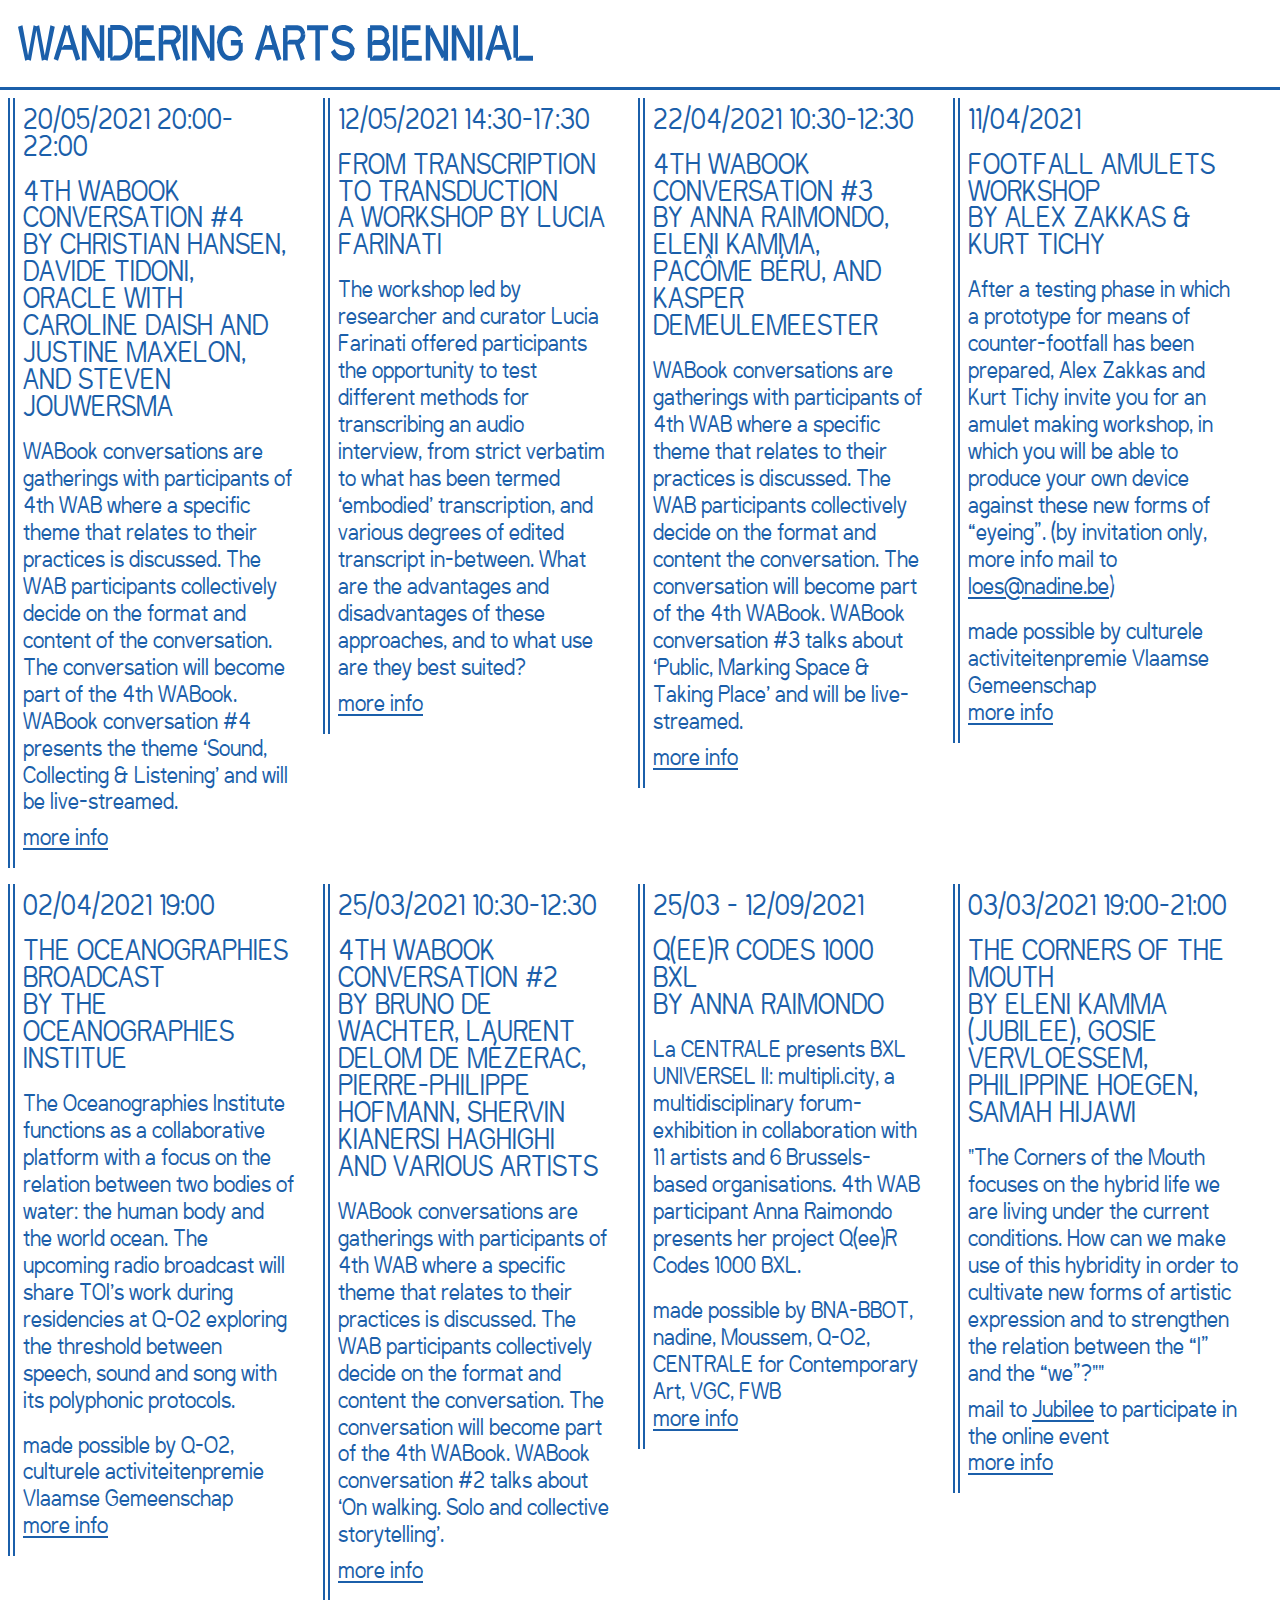
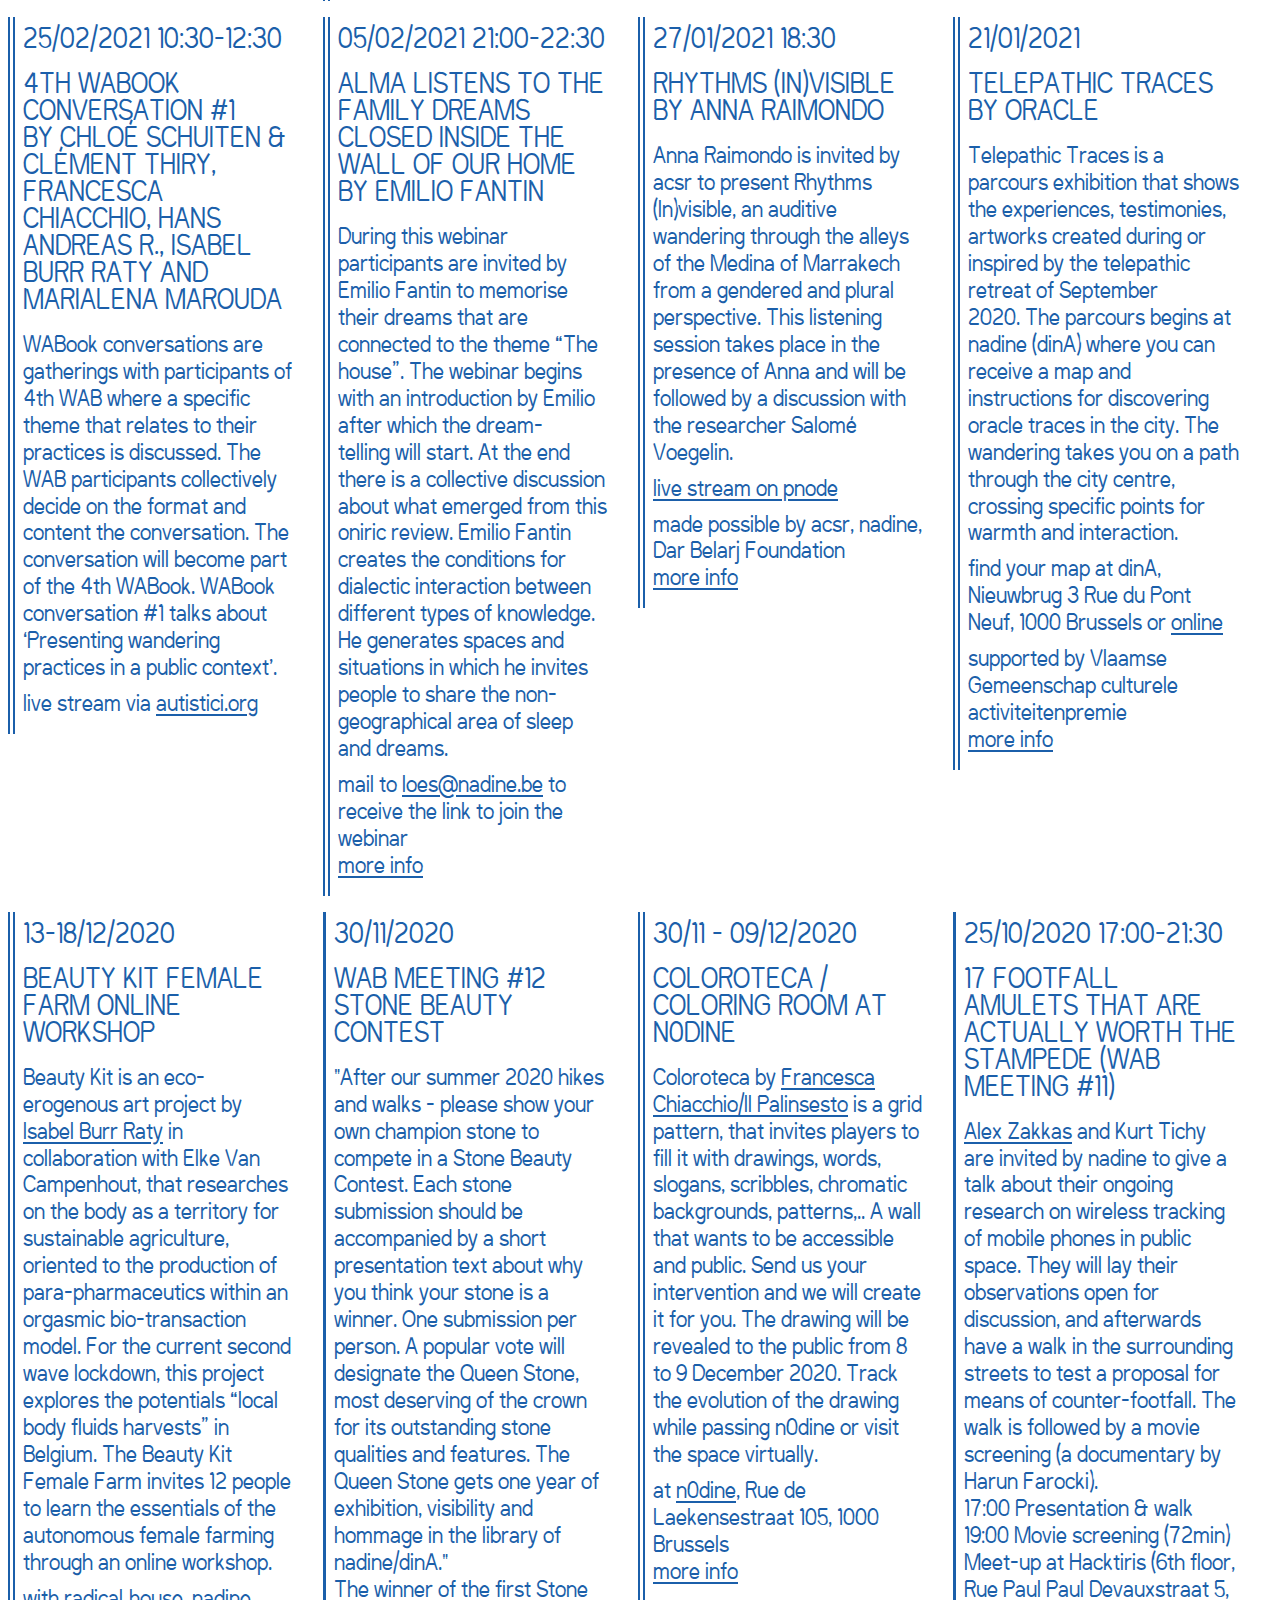
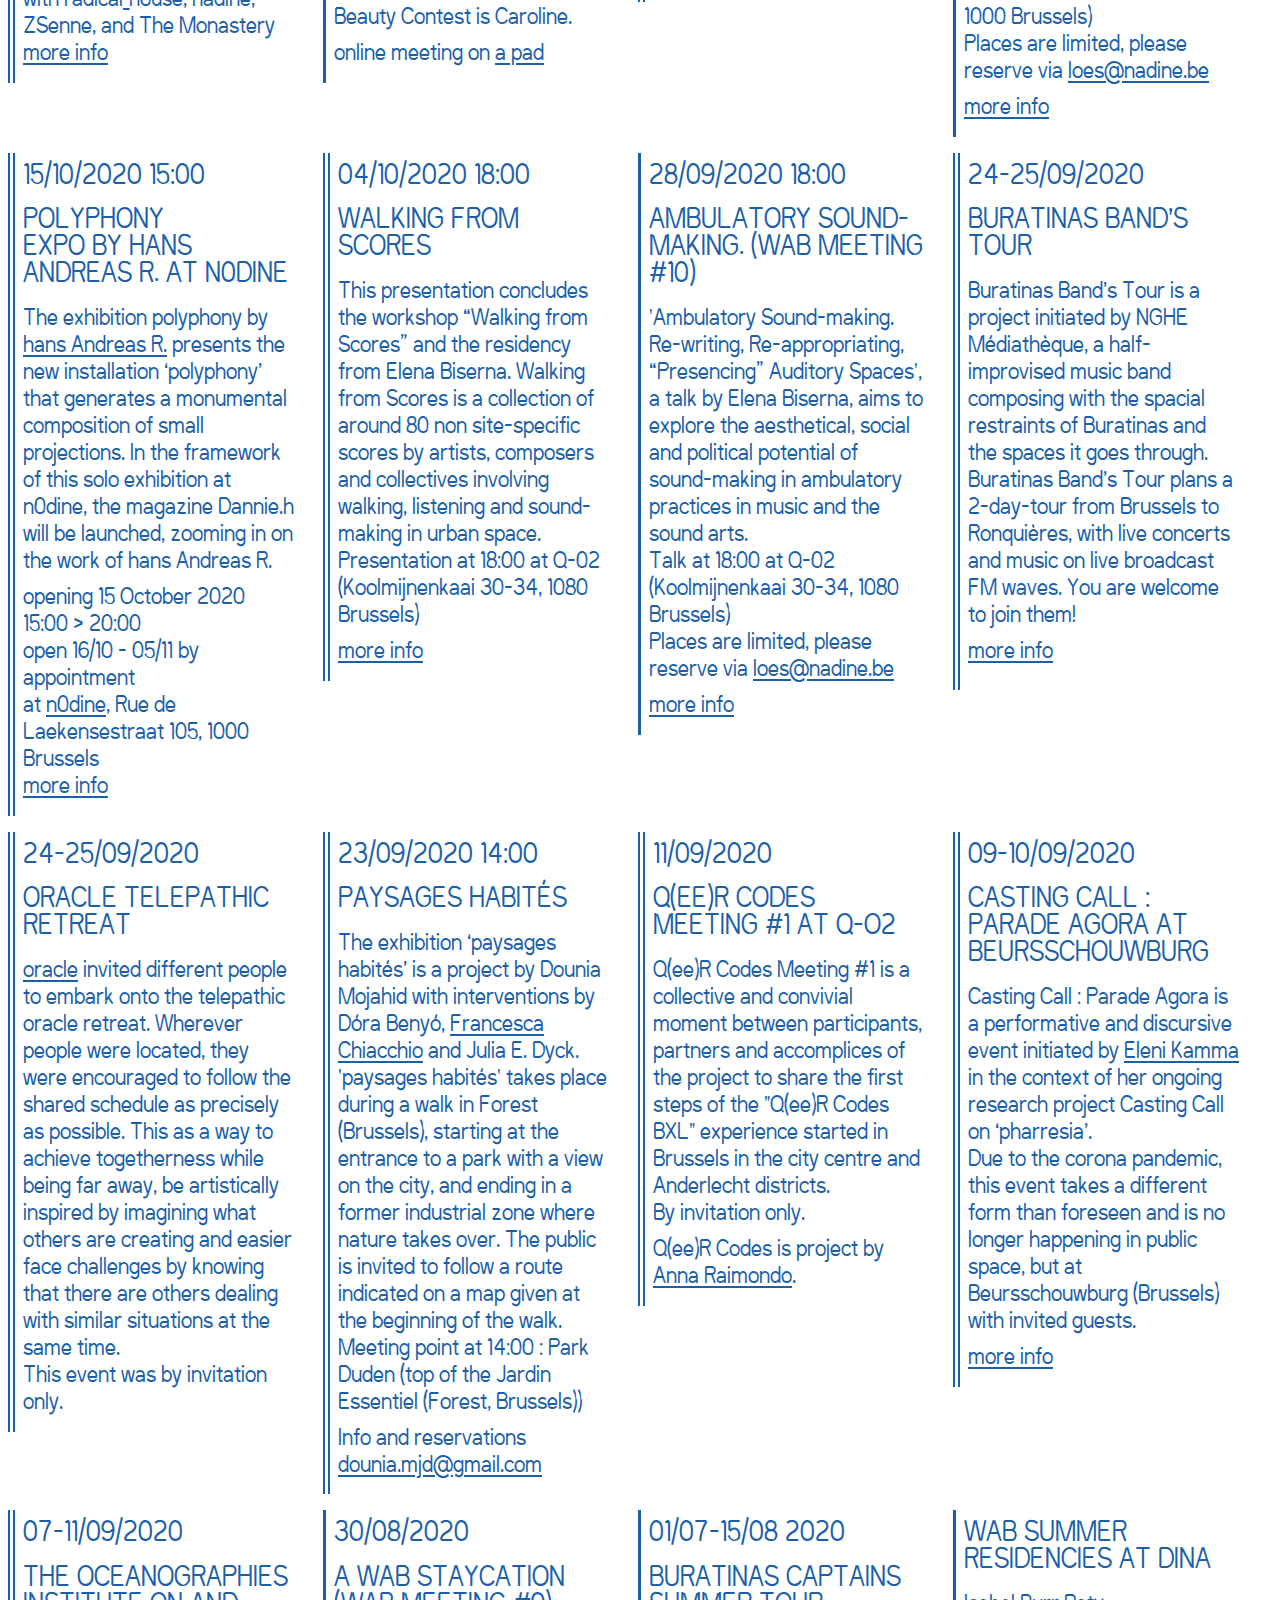
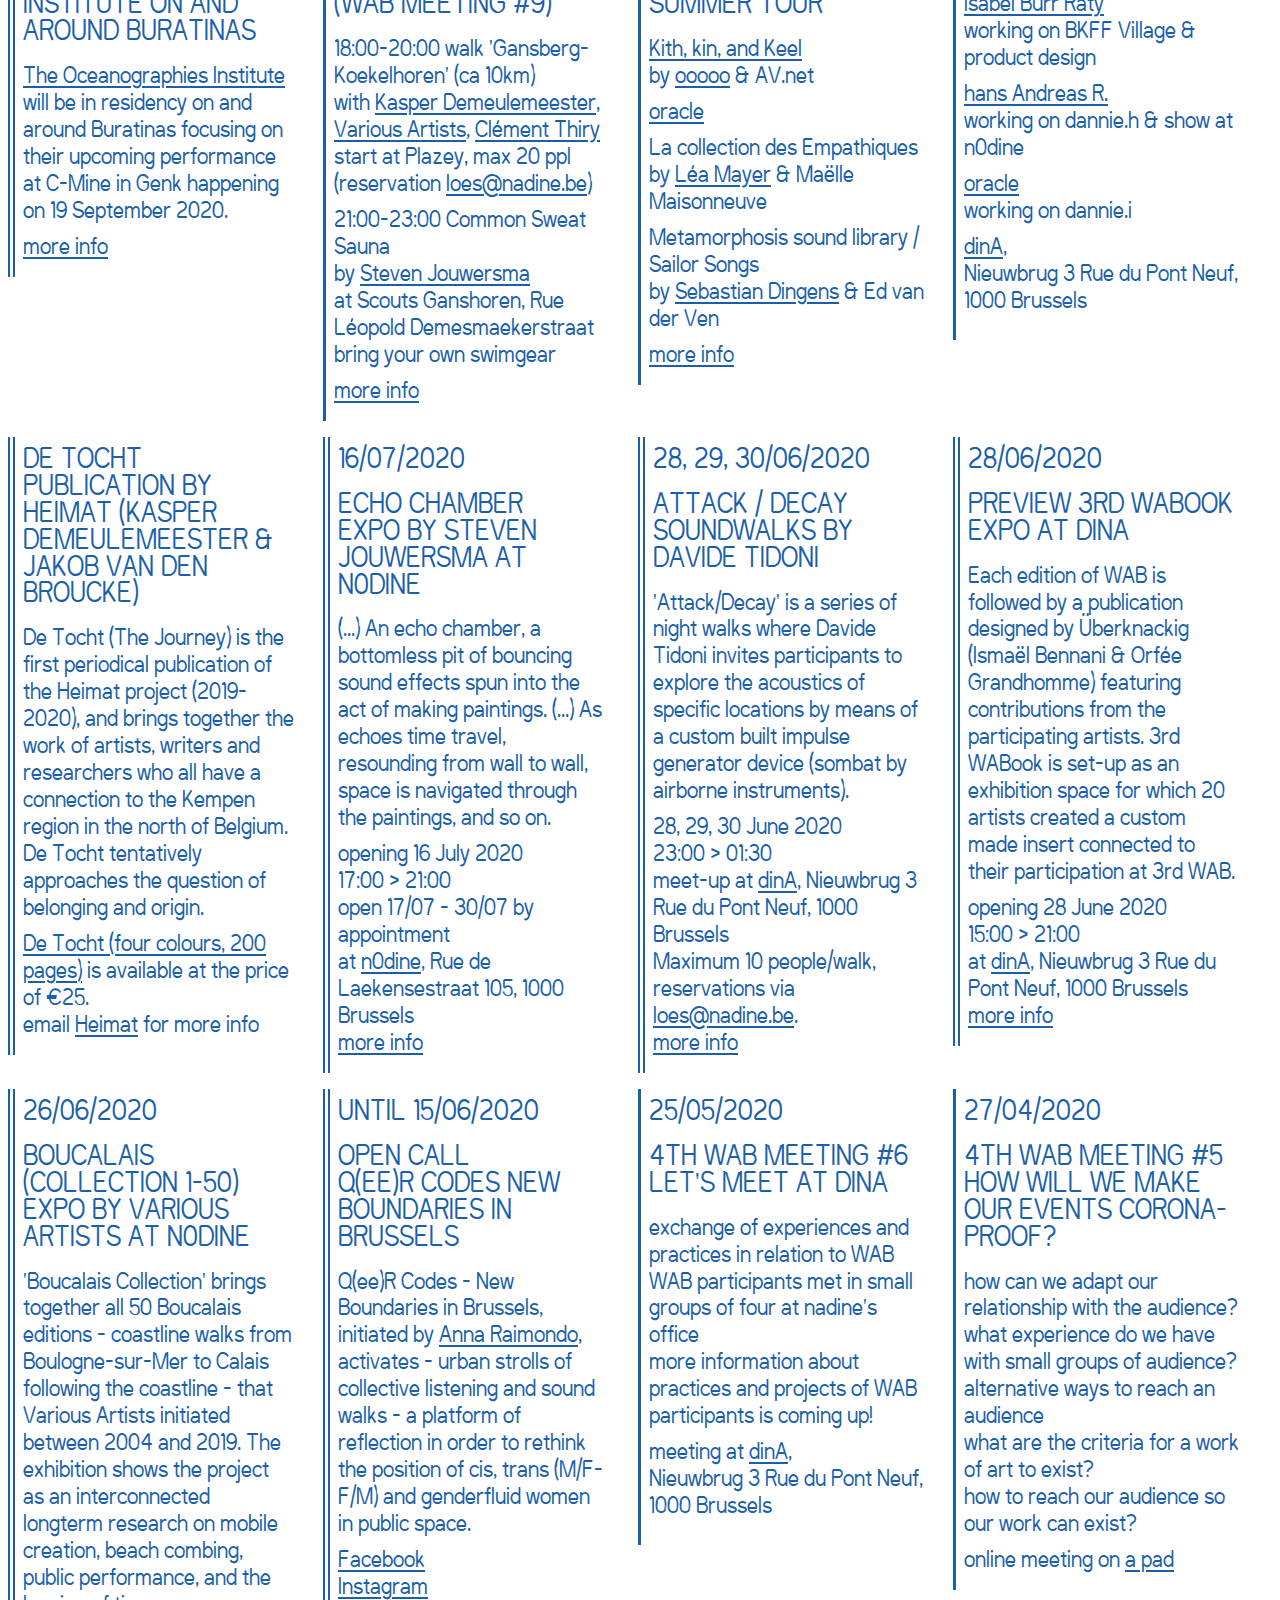
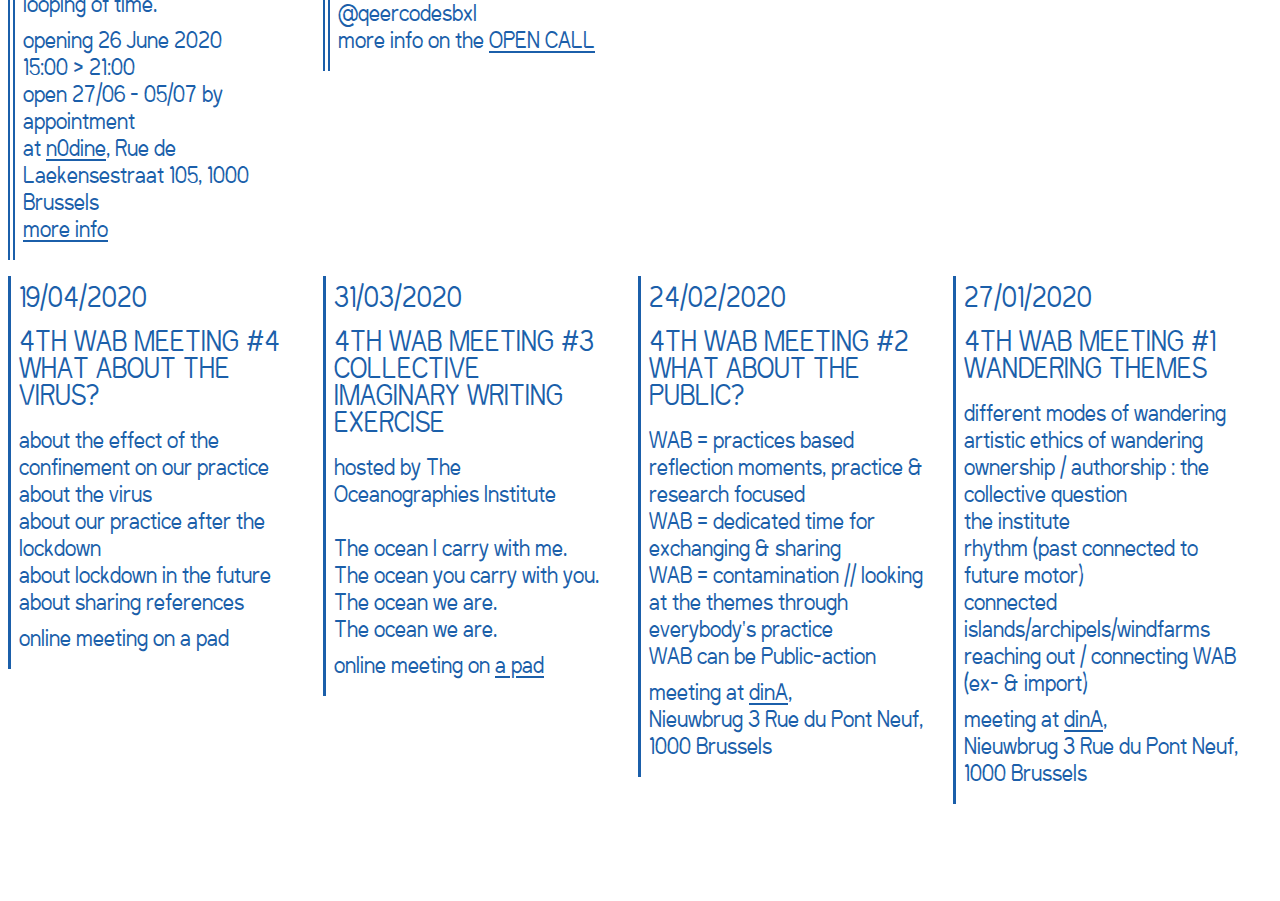
==== html/calendar.html @ 71f43bef "update calendar" ====
<!DOCTYPE html>
<html lang="en">

<head>
    <meta charset="UTF-8">
    <meta name="viewport" content="width=device-width, initial-scale=1.0">
    <meta name="description" content="WAB – Wandering Arts Biennial is a research and production biennial, focused on mobility, territories, and nomadic practices of artists in the their broadest meanings.">
    <meta name="keywords" content="Biennial, Biennale, Biennale Bruxelles, Brussels Biennial, research art biennial, art in public space, wandering arts, mobile arts, walking arts, Bruxelles, Brussels, Belgium, Belgique">

    <meta property="og:title" content="WAB - Wandering Arts Biennial 2020" />
    <meta property="og:url" content="http://wab.zone" />
    <meta property="og:image" content="http://wab.zone/images/WAB_FB.png" />
    <meta property="og:site_name" content="Wandering Arts Biennial" />
    <meta property="og:description" content="Wandering Arts Biennial is a research and production biennial, focused on mobility, territories, and nomadic practices of artists in the their broadest meanings." />

    <title>Wandering Arts Biennial</title>
    <link rel="stylesheet" type="text/css" href="styles.css" />
    <link rel="shortcut icon" type="image/png" href="images/favicon.png" />
</head>

<body>

    <article class="index">

        <section class="margin-header">
            <div class="index-header">
                <a href="index.html"><img src="images/WAB_logos_2018/WAB_logo_wandering-arts-biennial.svg" alt="Wandering Arts Biennial 2020"></a>
            </div>
        </section>

        <section class="margin-left">
        </section>

        <section class="main calendar">

            <!-- id must be unique, it can be anything, but it must be unique -->
            <!-- first H2 is for Date -->
            <!-- second H2 is for Title -->
            <!-- infos, use <p></p> for another paragraph, or <br> for line break -->


            
            <div id="id-20-05-2021" class="text agenda-item event-extra">
                <a href="#id-20-05-2021" class="anchor">
                    <h2>20/05/2021 20:00-22:00</h2>
                    <h2>4th WABook conversation #4 <br> by Christian Hansen, Davide Tidoni, oracle with Caroline Daish and Justine Maxelon, and Steven Jouwersma</h2>
                </a>
                <p> WABook conversations are gatherings with participants of 4th WAB where a specific theme that relates to their practices is discussed. The WAB participants collectively decide on the format and content of the conversation. The conversation will become part of the 4th WABook. WABook conversation #4 presents the theme ‘Sound, Collecting & Listening’ and will be live-streamed.
                </p>
                <p><a href= "https://index.nadine.be/4th-wandering-arts-book-chapter-presentation-4/" target="_blank">more info</a></p>
            </div> 

            <div id="id-12-05-2021" class="text agenda-item event-extra">
                <a href="#id-12-05-2021" class="anchor">
                    <h2>12/05/2021 14:30-17:30</h2>
                    <h2>From transcription to transduction <br> a workshop by Lucia Farinati</h2>
                </a>
                <p> The workshop led by researcher and curator Lucia Farinati offered participants the opportunity to test different methods for transcribing an audio interview, from strict verbatim to what has been termed ‘embodied’ transcription, and various degrees of edited transcript in-between. What are the advantages and disadvantages of these approaches, and to what use are they best suited?
                </p>
                <p><a href= "https://index.nadine.be/from-transcription-to-transduction-a-workshop-for-re-enacted-voices/" target="_blank">more info</a></p>
            </div> 
            
            <div id="id-22-04-2021" class="text agenda-item event-extra">
                <a href="#id-22-04-2021" class="anchor">
                    <h2>22/04/2021 10:30-12:30</h2>
                    <h2>4th WABook conversation #3 <br> by Anna Raimondo, Eleni Kamma, Pacôme Béru, and Kasper Demeulemeester</h2>
                </a>
                <p> WABook conversations are gatherings with participants of 4th WAB where a specific theme that relates to their practices is discussed. The WAB participants collectively decide on the format and content the conversation. The conversation will become part of the 4th WABook. WABook conversation #3 talks about ‘Public, Marking Space & Taking Place’ and will be live-streamed.
                </p>
                <p><a href= "https://index.nadine.be/4th-wab-conversation-3/" target="_blank">more info</a></p>
            </div> 
            
            <div id="id-11-04-2021" class="text agenda-item event-extra">
                <a href="#id-11-04-2021" class="anchor">
                    <h2>11/04/2021</h2>
                    <h2>Footfall Amulets workshop <br> by Alex Zakkas & Kurt Tichy</h2>
                </a>
                <p>After a testing phase in which a prototype for means of counter-footfall has been prepared, Alex Zakkas and Kurt Tichy invite you for an amulet making workshop, in which you will be able to produce your own device against these new forms of “eyeing”. (by invitation only, more info mail to <a href= "mailto:loes@nadine.be" target="_blank">loes@nadine.be</a>)
                </p>
                <p><p> made possible by culturele activiteitenpremie Vlaamse Gemeenschap<br>
                <a href= "https://index.nadine.be/2020-footfall-amulets-that-are-actually-worth-the-stampede/" target="_blank">more info</a></p>
            </div>  
           
            <div id="id-02-04-2021" class="text agenda-item event-extra">
                <a href="#id-02-04-2021" class="anchor">
                    <h2>02/04/2021 19:00</h2>
                    <h2>The Oceanographies Broadcast <br> by The Oceanographies Institue</h2>
                </a>
                <p>The Oceanographies Institute functions as a collaborative platform with a focus on the relation between two bodies of water: the human body and the world ocean. The upcoming radio broadcast will share TOI’s work during residencies at Q-O2 exploring the threshold between speech, sound and song with its polyphonic protocols.
                </p>
                <p><p> made possible by Q-O2, culturele activiteitenpremie Vlaamse Gemeenschap<br>
                <a href= "http://www.q-o2.be/en/event/oceanographies-institute/" target="_blank">more info</a></p>
            </div>  
            
            <div id="id-25-03-2021-2" class="text agenda-item event-extra">
                <a href="#id-25-03-2021-2" class="anchor">
                    <h2>25/03/2021 10:30-12:30</h2>
                    <h2>4th WABook conversation #2 <br> by Bruno De Wachter, Laurent Delom de Mézerac, Pierre-Philippe Hofmann, Shervin Kianersi Haghighi and Various Artists</h2>
                </a>
                <p> WABook conversations are gatherings with participants of 4th WAB where a specific theme that relates to their practices is discussed. The WAB participants collectively decide on the format and content the conversation. The conversation will become part of the 4th WABook. WABook conversation #2 talks about ‘On walking. Solo and collective storytelling’.
                </p>
                <p><a href= "https://index.nadine.be/4th-wandering-arts-book-chapter-presentation-2/" target="_blank">more info</a></p>
            </div>            
            
            <div id="id-25-03-2021" class="text agenda-item event-extra">
                <a href="#id-25-03-2021" class="anchor">
                    <h2>25/03 - 12/09/2021</h2>
                    <h2>Q(ee)R Codes 1000 BXL <br> by Anna Raimondo</h2>
                </a>
                <p>La CENTRALE presents BXL UNIVERSEL II: multipli.city, a multidisciplinary forum-exhibition in collaboration with 11 artists and 6 Brussels-based organisations. 4th WAB participant Anna Raimondo presents her project Q(ee)R Codes 1000 BXL.
                </p>
                <p><p> made possible by BNA-BBOT, nadine, Moussem, Q-O2, CENTRALE for Contemporary Art, VGC, FWB<br>
                <a href= "https://centrale.brussels" target="_blank">more info</a></p>
            </div>
            
            <div id="id-03-03-2021" class="text agenda-item event-extra">
                <a href="#id-03-03-2021" class="anchor">
                    <h2>03/03/2021 19:00-21:00</h2>
                    <h2>The Corners of The Mouth <br> by Eleni Kamma (Jubilee), Gosie Vervloessem, Philippine Hoegen, Samah Hijawi</h2>
                </a>
                <p>"The Corners of the Mouth focuses on the hybrid life we are living under the current conditions. How can we make use of this hybridity in order to cultivate new forms of artistic expression and to strengthen the relation between the “I” and the “we”?""
                </p>
                <p>mail to <a href= "mailto:info@jubilee-art.org" target="_blank">Jubilee</a> to participate in the online event</a><br></b>
                <a href= "https://jubilee-art.org/?rd_news=2772&lang=en" target="_blank">more info</a></p>
            </div>


            <div id="id-25-02-2021" class="text agenda-item event-extra">
                <a href="#id-25-02-2021" class="anchor">
                    <h2>25/02/2021 10:30-12:30</h2>
                    <h2>4th WABook conversation #1 <br> by Chloé Schuiten & Clément Thiry, Francesca Chiacchio, hans Andreas R., Isabel Burr Raty and Marialena Marouda</h2>
                </a>
                <p> WABook conversations are gatherings with participants of 4th WAB where a specific theme that relates to their practices is discussed. The WAB participants collectively decide on the format and content the conversation. The conversation will become part of the 4th WABook. WABook conversation #1 talks about ‘Presenting wandering practices in a public context’.
                </p>
                <p>live stream via <a href= "https://live.autistici.org/#wabookconversationone" target="_blank">autistici.org</a></p>
            </div>
            
            <div id="id-05-02-2021" class="text agenda-item event-extra">
                <a href="#id-05-02-2021" class="anchor">
                    <h2>05/02/2021 21:00-22:30</h2>
                    <h2>Alma Listens To The Family Dreams Closed Inside The Wall Of Our Home by Emilio Fantin</h2>
                </a>
                <p> During this webinar participants are invited by Emilio Fantin to memorise their dreams that are connected to the theme “The house”. The webinar begins with an introduction by Emilio after which the dream-telling will start. At the end there is a collective discussion about what emerged from this oniric review.
                Emilio Fantin creates the conditions for dialectic interaction between different types of knowledge. He generates spaces and situations in which he invites people to share the non-geographical area of sleep and dreams.
                </p>
                <p>mail to <a href= "mailto:loes@nadine.be" target="_blank">loes@nadine.be</a> to receive the link to join the webinar</a><br></b>
                <a href= "https://index.nadine.be/4th-wab-alma-listens-to-the-family-dreams-closed-inside-the-wall-of-our-home/" target="_blank">more info</a></p>
            </div>
            
            <div id="id-27-01-2021" class="text agenda-item event-extra">
                <a href="#id-27-01-2021" class="anchor">
                    <h2>27/01/2021 18:30</h2>
                    <h2>Rhythms (In)visible by Anna Raimondo</h2>
                </a>
                <p> Anna Raimondo is invited by acsr to present Rhythms (In)visible, an auditive wandering through the alleys of the Medina of Marrakech from a gendered and plural perspective. This listening session takes place in the presence of Anna and will be followed by a discussion with the researcher Salomé Voegelin.
                </p>
                <p><a href= "https://p-node.org" target="_blank">live stream on pnode</a></p>
                <p> made possible by acsr, nadine, Dar Belarj Foundation <br>
                <a href= "https://index.nadine.be/4th-wab-rythmes-invisibles/" target="_blank">more info</a></p>
            </div>
            
            <div id="id-21-01-2021" class="text agenda-item event-extra">
                <a href="#id-21-01-2021" class="anchor">
                    <h2>21/01/2021</h2>
                    <h2>Telepathic Traces by oracle</h2>
                </a>
                <p>
                    Telepathic Traces is a parcours exhibition that shows the experiences, testimonies, artworks created during or inspired by the telepathic retreat of September 2020. The parcours begins at nadine (dinA) where you can receive a map and instructions for discovering oracle traces in the city. The wandering takes you on a path through the city centre, crossing specific points for warmth and interaction. <br>
                </p>
                <p>find your map at dinA, Nieuwbrug 3 Rue du Pont Neuf, 1000 Brussels or <a href= "https://index.nadine.be/wp-content/uploads/2021/01/TRACES-ONLINE.pdf" target="_blank">online</a></p>
                <p> supported by Vlaamse Gemeenschap culturele activiteitenpremie <br>
                <a href= "https://index.nadine.be/4th-wab-oracle-practice-public-space/" target="_blank">more info</a></p>
            </div>
            
            <div id="id-13-12-2020" class="text agenda-item event-extra">
                <a href="#id-13-12-2020" class="anchor">
                    <h2>13-18/12/2020</h2>
                    <h2>Beauty Kit Female Farm online workshop</h2>
                </a>
                <p>
                    Beauty Kit is an eco-erogenous art project by <a href= "https://www.isabel-burr-raty.com/next-beauty-kit-female-farm" target="_blank">Isabel Burr Raty</a> in collaboration with Elke Van Campenhout, that researches on the body as a territory for sustainable agriculture, oriented to the production of para-pharmaceutics within an orgasmic bio-transaction model. For the current second wave lockdown, this project explores the potentials “local body fluids harvests” in Belgium. The Beauty Kit Female Farm invites 12 people to learn the essentials of the autonomous female farming through an online workshop. <br>
                </p>
                <p> with radical_house, nadine, ZSenne, and The Monastery <br>
                <a href= "https://index.nadine.be/beauty-kit-female-farm-online-workshop/" target="_blank">more info</a></p>
            </div>
            
            <div id="id-30-11-2020" class="text agenda-item event-core">
                <a href="#id-30-11-2020" class="anchor">
                    <h2>30/11/2020</h2>
                    <h2>WAB meeting #12 Stone Beauty Contest</h2>
                </a>
                <p>
                    "After our summer 2020 hikes and walks - please show your own champion stone to compete in a Stone Beauty Contest. Each stone submission should be accompanied by a short presentation text about why you think your stone is a winner. One submission per person. A popular vote will designate the Queen Stone, most deserving of the crown for its outstanding stone qualities and features. The Queen Stone gets one year of exhibition, visibility and hommage in the library of nadine/dinA." <br> The winner of the first Stone Beauty Contest is Caroline. <br>
                </p>
                <p>online meeting on <a href= "https://pads.domainepublic.net/p/r.3b8bb751b482a9326166ead98f7cdf5f" target="_blank">a pad</a></p>
            </div>

            <div id="id-29-11-2020" class="text agenda-item event-extra">
                <a href="#id-29-11-2020" class="anchor">
                    <h2>30/11 - 09/12/2020</h2>
                    <h2>COLOROTECA / COLORING ROOM at n0dine</h2>
                </a>
                <p>
                    Coloroteca by <a href= "http://ilpalinsesto.com" target="_blank">Francesca Chiacchio/Il Palinsesto</a> is a grid pattern, that invites players to fill it with drawings, words, slogans, scribbles, chromatic backgrounds, patterns,.. A wall that wants to be accessible and public. Send us your intervention and we will create it for you. The drawing will be revealed to the public from 8 to 9 December 2020.
                    Track the evolution of the drawing while passing n0dine or visit the space virtually.<br>
                </p>
                <p> at <a href= "http://nadine.be" target="_blank">n0dine</a>, Rue de Laekensestraat 105, 1000 Brussels <br>
                <a href= "https://index.nadine.be/coloroteca-coloring-room-2/" target="_blank">more info</a></p>
            </div>
           
            <div id="id-25-10-2020" class="text agenda-item event-core">
                <a href="#id-25-10-2020" class="anchor">
                    <h2>25/10/2020 17:00-21:30</h2>
                    <h2>17 Footfall amulets that are actually worth the stampede (WAB meeting #11)</h2>
                </a>
                <p>
                    <a href= "http://www.alexzakkas.me" target="_blank">Alex Zakkas</a> and Kurt Tichy are invited by nadine to give a talk about their ongoing research on wireless tracking of mobile phones in public space. They will lay their observations open for discussion, and afterwards have a walk in the surrounding streets to test a proposal for means of counter-footfall.
                    The walk is followed by a movie screening (a documentary by Harun Farocki).<br>
                    17:00 Presentation & walk <br>
                    19:00 Movie screening (72min)<br>
                    Meet-up at Hacktiris (6th floor, Rue Paul Paul Devauxstraat 5, 1000 Brussels)<br>
                    Places are limited, please reserve via <a href= "mailto:loes@nadine.be" target="_blank">loes@nadine.be</a>
                </p>
                
                <p> <a href= "https://index.nadine.be/4th-wab-wab-meeting-11/" target="_blank">more info</a></p>
            </div>
            
            <div id="id-15-10-2020" class="text agenda-item event-extra">
                <a href="#id-15-10-2020" class="anchor">
                    <h2>15/10/2020 15:00</h2>
                    <h2>polyphony <br> expo by hans Andreas R. at n0dine</h2>
                </a>
                <p>
                    The exhibition polyphony by <a target="_blank" href="participants.html#hans_andreas_r">hans Andreas R.</a> presents the new installation ‘polyphony’ that generates a monumental composition of small projections. In the framework of this solo exhibition at n0dine, the magazine Dannie.h will be launched, zooming in on the work of hans Andreas R. 
                    </p>
                
                    <p>opening 15 October 2020 <br> 15:00 > 20:00 <br> open 16/10 - 05/11 by appointment <br> at <a href= "http://nadine.be" target="_blank">n0dine</a>, Rue de Laekensestraat 105, 1000 Brussels <br>
                    <a href= "https://index.nadine.be/polyphony/" target="_blank">more info</a></p>
            </div>
            
            <div id="id-04-10-2020" class="text agenda-item event-extra">
                <a href="#id-04-10-2020" class="anchor">
                    <h2>04/10/2020 18:00</h2>
                    <h2>Walking from scores</h2>
                </a>
                <p>
                    This presentation concludes the workshop “Walking from Scores” and the residency from Elena Biserna. Walking from Scores is a collection of around 80 non site-specific scores by artists, composers and collectives involving walking, listening and sound-making in urban space.<br>
                    Presentation at 18:00 at Q-02 (Koolmijnenkaai 30-34, 1080 Brussels)
                </p>
                
                <p> <a href= "http://www.q-o2.be/nl/event/elena-biserna-2/" target="_blank">more info</a></p>
            </div>
            
            <div id="id-28-09-2020" class="text agenda-item event-core">
                <a href="#id-28-09-2020" class="anchor">
                    <h2>28/09/2020 18:00</h2>
                    <h2>Ambulatory Sound-making. (WAB meeting #10)</h2>
                </a>
                <p>
                    'Ambulatory Sound-making. Re-writing, Re-appropriating, “Presencing” Auditory Spaces', a talk by Elena Biserna, aims to explore the aesthetical, social and political potential of sound-making in ambulatory practices in music and the sound arts.<br>
                    Talk at 18:00 at Q-02 (Koolmijnenkaai 30-34, 1080 Brussels)<br>
                    Places are limited, please reserve via <a href= "mailto:loes@nadine.be" target="_blank">loes@nadine.be</a>
                </p>
                
                <p> <a href= "https://index.nadine.be/4th-wab-ambulatory-sound-making-re-writing-re-appropriating-presencing-auditory-spaces/" target="_blank">more info</a></p>
            </div>
            
            <div id="id-24-09-2020" class="text agenda-item event-extra">
                <a href="#id-24-09-2020" class="anchor">
                    <h2>24-25/09/2020</h2>
                    <h2>Buratinas Band’s Tour</h2>
                </a>
                <p>
                    Buratinas Band’s Tour is a project initiated by NGHE Médiathèque, a half-improvised music band composing with the spacial restraints of Buratinas and the spaces it goes through.
                    Buratinas Band’s Tour plans a 2-day-tour from Brussels to Ronquières, with live concerts and music on live broadcast FM waves. You are welcome to join them!
                </p>
                
                <p> <a href= "https://index.nadine.be/buratinas-bands-tour/" target="_blank">more info</a></p></p>
            </div>

            <div id="id-23-09-2020" class="text agenda-item event-extra">
                <a href="#id-23-09-2020" class="anchor">
                    <h2>24-25/09/2020</h2>
                    <h2>oracle telepathic retreat</h2>
                </a>
                <p>
                    <a target="_blank" href="participants.html#oracle">oracle</a> invited different people to embark onto the telepathic oracle retreat. Wherever people were located, they were encouraged to follow the shared schedule as precisely as possible. This as a way to achieve togetherness while being far away, be artistically inspired by imagining what others are creating and easier face challenges by knowing that there are others dealing with similar situations at the same time.  <br> 
                    This event was by invitation only.
                </p>
            </div>
            
            <div id="id-23-09-2020" class="text agenda-item event-extra">
                <a href="#id-23-09-2020" class="anchor">
                    <h2>23/09/2020 14:00</h2>
                    <h2>paysages habités</h2>
                </a>
                <p>
                    The exhibition ‘paysages habités’ is a project by Dounia Mojahid with interventions by Dóra Benyó, <a target="_blank" href="participants.html#francesca_chiacchio">Francesca Chiacchio</a> and Julia E. Dyck. 'paysages habités' takes place during a walk in Forest (Brussels), starting at the entrance to a park with a view on the city, and ending in a former industrial zone where nature takes over. The public is invited to follow a route indicated on a map given at the beginning of the walk. <br> Meeting point at 14:00 : Park Duden (top of the Jardin Essentiel (Forest, Brussels))
                </p>
                
                <p> Info and reservations <a href= "mailto:dounia.mjd@gmail.com" target="_blank">dounia.mjd@gmail.com</a></p>
            </div>
            
            <div id="id-11-09-2020" class="text agenda-item event-extra">
                <a href="#id-11-09-2020" class="anchor">
                    <h2>11/09/2020</h2>
                    <h2>Q(ee)R Codes Meeting #1 at Q-O2</h2>
                </a>
                <p>
                    Q(ee)R Codes Meeting #1 is a collective and convivial moment between participants, partners and accomplices of the project to share the first steps of the "Q(ee)R Codes BXL" experience started in Brussels in the city centre and Anderlecht districts. <br> 
                    By invitation only.
                </p>
                
                <p> Q(ee)R Codes is project by <a target="_blank" href="participants.html#anna_raimondo">Anna Raimondo</a>.</p>
            </div>
            
            <div id="id-09-09-2020" class="text agenda-item event-extra">
                <a href="#id-09-09-2020" class="anchor">
                    <h2>09-10/09/2020</h2>
                    <h2>Casting Call : Parade Agora at Beursschouwburg</h2>
                </a>
                <p>
                    Casting Call : Parade Agora is a performative and discursive event initiated by <a target="_blank" href="participants.html#eleni_kamma">Eleni Kamma</a> in the context of her ongoing research project Casting Call on ‘pharresia’. <br>
                    Due to the corona pandemic, this event takes a different form than foreseen and is no longer happening in public space, but at Beursschouwburg (Brussels) with invited guests.
                </p>
                
                <p> <a href= "https://index.nadine.be/casting-call-parade-agora/" target="_blank">more info</a></p>
            </div>
            
            <div id="id-07-09-2020" class="text agenda-item event-extra">
                <a href="#id-07-09-2020" class="anchor">
                    <h2>07-11/09/2020</h2>
                    <h2>The Oceanographies Institute on and around Buratinas</h2>
                </a>
                <p>
                    <a target="_blank" href="participants.html#marialena_marouda">The Oceanographies Institute </a> will be in residency on and around Buratinas focusing on their upcoming performance at C-Mine in Genk happening on 19 September 2020. <br>
                </p>
                
                <p> <a href= "http://www.c-takt.be/2020/09/01/c-takt5-dag-3-19-september-lucas-de-man-ugo-dehaes-marialena-marouda-marie-bink-van-vollenhoven/" target="_blank">more info</a></p>
            </div>
            
            <div id="id-30-08-2020" class="text agenda-item event-core">
                <a href="#id-30-08-2020" class="anchor">
                    <h2>30/08/2020</h2>
                    <h2>A WAB STAYCATION (WAB meeting #9)</h2>
                </a>
                <p>
                    18:00-20:00 walk 'Gansberg-Koekelhoren' (ca 10km)<br>
                    with <a target="_blank" href="participants.html#kasper_demeulemeester">Kasper Demeulemeester</a>, <a target="_blank" href="participants.html#various_artists">Various Artists</a>, <a target="_blank" href="participants.html#chloe_schuiten_clément_thiry">Clément Thiry</a> <br>
                    start at Plazey, max 20 ppl (reservation <a href= "loes@nadine.be" target="_blank">loes@nadine.be</a>)
                    </p>

                <p>
                    21:00-23:00 Common Sweat Sauna<br>
                    by <a target="_blank" href="participants.html#steven_jouwersma">Steven Jouwersma</a><br>
                    at Scouts Ganshoren, Rue Léopold Demesmaekerstraat<br>
                    bring your own swimgear
                        </p>
                
                <p> <a href= "https://index.nadine.be/a-wab-staycation/" target="_blank">more info</a></p>
            </div>

            <div id="id-04-07-2020" class="text agenda-item event-core">
                <a href="#id-04-07-2020" class="anchor">
                    <h2>01/07-15/08 2020</h2>
                    <h2>Buratinas Captains summer tour</h2>
                </a>
                <p>
                    <a href= "http://ooooo.be/etherhtml/e2h.php?_=kithkinandkeel" target="_blank">Kith, kin, and Keel</a><br>
                    by <a href= "https://ooooo.be" target="_blank">ooooo</a> & AV.net
                </p>
                <p>
                    <a target="_blank" href="participants.html#oracle">oracle</a>
                </p>
                <p>
                    La collection des Empathiques <br>
                    by <a href= "http://www.leamayer.net" target="_blank">Léa Mayer</a> & Maëlle Maisonneuve
                </p>
                <p>
                    Metamorphosis sound library / Sailor Songs <br>
                    by <a href= "https://sdingens.wixsite.com/steengruis" target="_blank">Sebastian Dingens</a> & Ed van der Ven 
                </p>
                <p>
                <a target="_blank" href="participants.html#buratinas">more info</a>
            </p>
                
            </div>
            
            <div id="id-01-07-2020" class="text agenda-item event-core">
                <a href="#id-01-07-2020" class="anchor">
                    <h2>WAB summer residencies at dinA</h2>
                </a>
                <p>
                    <a target="_blank" href="participants.html#isabel_burr_raty">Isabel Burr Raty</a><br> working on BKFF Village & product design
                </p>
                <p>
                    <a target="_blank" href="participants.html#hans_andreas_r">hans Andreas R.</a><br> working on dannie.h & show at n0dine <br>
                </p>
                <p>
                    <a target="_blank" href="participants.html#oracle">oracle</a> <br>working on dannie.i <br>
                </p>

                <p><a href= "http://nadine.be" target="_blank">dinA</a>, <br> Nieuwbrug 3 Rue du Pont Neuf, 1000 Brussels</p></p>
            </div>
            
            <div id="id-01-08-2020" class="text agenda-item event-extra">
                <a href="#id-01-08-2020" class="anchor">
                    <h2>De Tocht <br> publication by Heimat (Kasper Demeulemeester & Jakob Van den Broucke)</h2>
                </a>
                <p>
                    De Tocht (The Journey) is the first periodical publication of the Heimat project (2019-2020), and brings together the work of artists, writers and researchers who all have a connection to the Kempen region in the north of Belgium. De Tocht tentatively approaches the question of belonging and origin. 
                    </p>
                
                    <p><a href= "https://drive.google.com/drive/folders/1OZvtQo4cmBiZ4dyCX2AVA5vjUWbme0MW" target="_blank">De Tocht (four colours, 200 pages)</a> is available at the price of €25. <br> email <a href= "mailto:heimat2020@yahoo.com" target="_blank">Heimat</a> for more info <br> 
                    </p>
            </div>

            <div id="id-16-07-2020" class="text agenda-item event-extra">
                <a href="#id-16-07-2020" class="anchor">
                    <h2>16/07/2020</h2>
                    <h2>ECHO CHAMBER <br> expo by Steven Jouwersma at n0dine</h2>
                </a>
                <p>
                    (...) An echo chamber, a bottomless pit of bouncing sound effects spun into the act of making paintings.
                    (...) As echoes time travel, resounding from wall to wall, space is navigated through the paintings, and so on.
                    </p>
                
                    <p>opening 16 July 2020 <br> 17:00 > 21:00 <br> open 17/07 - 30/07 by appointment <br> at <a href= "http://nadine.be" target="_blank">n0dine</a>, Rue de Laekensestraat 105, 1000 Brussels <br>
                    <a href= "https://index.nadine.be/4th-wab-echo-chamber/" target="_blank">more info</a></p>
            </div>
            
            <div id="id-28-06-2020-3" class="text agenda-item event-extra">
                <a href="#id-28-06-2020-3" class="anchor">
                    <h2>28, 29, 30/06/2020</h2>
                    <h2>Attack / Decay <br> soundwalks by Davide Tidoni</h2>
                </a>
                <p>
                    'Attack/Decay' is a series of night walks where Davide Tidoni invites participants to explore the acoustics of specific locations by means of a custom built impulse generator device (sombat by airborne instruments).
                    </p>
                
                    <p>28, 29, 30 June 2020 <br> 23:00 > 01:30 <br> meet-up at <a href= "http://nadine.be" target="_blank">dinA</a>, Nieuwbrug 3 Rue du Pont Neuf, 1000 Brussels <br> Maximum 10 people/walk, reservations via <a href= "mailto:loes@nadine.be" target="_blank">loes@nadine.be</a>.
                    <a href= "http://www.davidetidoni.name" target="_blank"> <br> more info</a></p>
            </div>
            
            <div id="id-28-06-2020-2" class="text agenda-item event-extra">
                <a href="#id-28-06-2020-20" class="anchor">
                    <h2>28/06/2020</h2>
                    <h2>Preview 3rd WABook <br> expo at dinA</h2>
                </a>
                <p>
                    Each  edition of WAB is followed by a publication designed by Überknackig (Ismaël Bennani & Orfée Grandhomme) featuring contributions from the participating artists. 3rd WABook is set-up as an exhibition space for which 20 artists created a custom made insert connected to their participation at 3rd WAB.
                    </p>
                
                    <p>opening 28 June 2020 <br> 15:00 > 21:00 <br> at <a href= "http://nadine.be" target="_blank">dinA</a>, Nieuwbrug 3 Rue du Pont Neuf, 1000 Brussels <br>
                    <a href= "http://various-artists.be" target="_blank">more info</a></p>
            </div>

            <div id="id-26-06-2020" class="text agenda-item event-extra">
                <a href="#id-26-06-2020" class="anchor">
                    <h2>26/06/2020</h2>
                    <h2>Boucalais (collection 1-50) <br> expo by Various Artists at n0dine</h2>
                </a>
                <p>
                    'Boucalais Collection' brings together all 50 Boucalais editions - coastline walks from Boulogne-sur-Mer to Calais following the coastline - that Various Artists initiated between 2004 and 2019. The exhibition shows the project as an interconnected longterm research on mobile creation, beach combing, public performance, and the looping of time.
                    </p>
                
                    <p>opening 26 June 2020 <br> 15:00 > 21:00 <br> open 27/06 - 05/07 by appointment <br> at <a href= "http://nadine.be" target="_blank">n0dine</a>, Rue de Laekensestraat 105, 1000 Brussels <br>
                    <a href= "http://various-artists.be" target="_blank">more info</a></p>
            </div>

            <div id="id-15-06-2020" class="text agenda-item event-extra">
                <a href="#id-15-06-2020" class="anchor">
                    <h2>until 15/06/2020</h2>
                    <h2>OPEN CALL <br> Q(ee)R Codes New Boundaries in Brussels</h2>
                </a>
                <p>
                    Q(ee)R Codes – New Boundaries in Brussels, initiated by <a href= "http://annaraimondo.com" target="_blank">Anna Raimondo</a>, activates - urban strolls of collective listening and sound walks - a platform of reflection in order to rethink the position of cis, trans (M/F-F/M) and genderfluid women in public space.<br>
                    </p>
                
                    <p><a href= "https://www.facebook.com/qeercodesbxl/" target="_blank">Facebook</a> <br> <a href= "https://www.instagram.com/qeercodesbxl/" target="_blank">Instagram</a> <br> @qeercodesbxl <br> more info on the <a href= "http://annaraimondo.com/wp-content/uploads/2020/05/QeeR-Code-Open-Call_last.pdf?fbclid=IwAR3RDvLjKCGABDhCRvJRdHK025VYyrWtKLdCqDNTRVgPC0DmxOvdJMijaRY" target="_blank">OPEN CALL</a></p>
                   
            </div>

            <div id="id-25-05-2020" class="text agenda-item event-core">
                <a href="#id-25-05-2020" class="anchor">
                    <h2>25/05/2020</h2>
                    <h2>4th WAB meeting #6 Let's meet at dinA</h2>
                </a>
                <p>
                    exchange of experiences and practices in relation to WAB<br>
                    WAB participants met in small groups of four at nadine's office<br>
                    more information about practices and projects of WAB participants is coming up!<br></p>
                
                    <p>meeting at <a href= "http://nadine.be" target="_blank">dinA</a>, <br> Nieuwbrug 3 Rue du Pont Neuf, 1000 Brussels</p></p>
                   
            </div>

            <div id="id-27-04-2020" class="text agenda-item event-core">
                <a href="#id-27-04-2020" class="anchor">
                    <h2>27/04/2020</h2>
                    <h2>4th WAB meeting #5 How will we make our events corona-proof?</h2>
                </a>
                <p>
                    how can we adapt our relationship with the audience?<br>
                    what experience do we have with small groups of audience?<br>
                    alternative ways to reach an audience<br>
                    what are the criteria for a work of art to exist?<br>
                    how to reach our audience so our work can exist?</p>
                
                    <p>online meeting on <a href= "https://pads.domainepublic.net/p/r.46980772a4816f5c945942f4e9a3b8ec" target="_blank">a pad</a></p>
                   
            </div>


            <div id="id-19-04-2020" class="text agenda-item event-core">
                <a href="#id-19-04-2020" class="anchor">
                    <h2>19/04/2020</h2>
                    <h2>4th WAB meeting #4 What about the virus?</h2>
                </a>
                <p>
                    about the effect of the confinement on our practice<br>
                    about the virus<br>
                    about our practice after the lockdown<br>
                    about lockdown in the future<br>
                    about sharing references</p>
                
                    <p>online meeting on a pad</a></p>
                   
            </div>

                <div id="id-31-03-2020" class="text agenda-item event-core">
                    <a href="#id-31-03-2020" class="anchor">
                        <h2>31/03/2020</h2>
                        <h2>4th WAB meeting #3 Collective imaginary writing exercise</h2>
                    </a>
                    <p>
                        hosted by The Oceanographies Institute<br><br>
                        The ocean I carry with me. <br>
                        The ocean you carry with you. <br>
                        The ocean we are. <br>
                        The ocean we are. </p>
                    
                    <p>online meeting on <a href= "https://annuel2.framapad.org/p/r.ff98fa9634e161338a773274b04a01a0" target="_blank">a pad</a></p>
                       
                </div>

                <div id="id-24-02-2020" class="text agenda-item event-core">
                    <a href="#id-24-02-2020" class="anchor">
                        <h2>24/02/2020</h2>
                        <h2>4th WAB meeting #2 What about the public?</h2>
                        <p>
                            WAB = practices based reflection moments, practice & research focused<br>
                            WAB = dedicated time for exchanging & sharing<br>
                            WAB = contamination // looking at the themes through everybody's practice<br>
                            WAB can be Public-action</p>
                    </a>
                
                    <p>meeting at <a href= "http://nadine.be" target="_blank">dinA</a>, <br> Nieuwbrug 3 Rue du Pont Neuf, 1000 Brussels</p>
                </div>

                <div id="id-27-01-2020" class="text agenda-item event-core">
                    <a href="#id-27-01-2020" class="anchor">
                        <h2>27/01/2020</h2>
                        <h2>4th WAB meeting #1 Wandering Themes</h2>
                        <p>
                            different modes of wandering<br>
                            artistic ethics of wandering<br>
                            ownership / authorship : the collective question<br>
                            the institute<br>
                            rhythm (past connected to future motor)<br>
                            connected islands/archipels/windfarms<br>
                            reaching out / connecting WAB (ex- & import)</p>

                    </a>
                    <p>meeting at <a href= "http://nadine.be" target="_blank">dinA</a>, <br> Nieuwbrug 3 Rue du Pont Neuf, 1000 Brussels</p>
                </div>

        </section>

    </article>
</body>

</html>
---- html/styles.css ----
/* http://meyerweb.com/eric/tools/css/reset/
   v2.0 | 20110126
   License: none (public domain)
*/
html,
body,
div,
span,
applet,
object,
iframe,
h1,
h2,
h3,
h4,
h5,
h6,
p,
blockquote,
pre,
a,
abbr,
acronym,
address,
big,
cite,
code,
del,
dfn,
em,
img,
ins,
kbd,
q,
s,
samp,
small,
strike,
strong,
sub,
sup,
tt,
var,
b,
u,
i,
center,
dl,
dt,
dd,
ol,
ul,
li,
fieldset,
form,
label,
legend,
table,
caption,
tbody,
tfoot,
thead,
tr,
th,
td,
article,
aside,
canvas,
details,
embed,
figure,
figcaption,
footer,
header,
hgroup,
menu,
nav,
output,
ruby,
section,
summary,
time,
mark,
audio,
video {
  margin: 0;
  padding: 0;
  border: 0;
  font-size: 100%;
  font: inherit;
  vertical-align: baseline;
  box-sizing: border-box;
}
/* HTML5 display-role reset for older browsers */
article,
aside,
details,
figcaption,
figure,
footer,
header,
hgroup,
menu,
nav,
section {
  display: block;
}
body {
  line-height: 1;
}
ol,
ul {
  list-style: none;
}
blockquote,
q {
  quotes: none;
}
blockquote:before,
blockquote:after,
q:before,
q:after {
  content: '';
  content: none;
}
table {
  border-collapse: collapse;
  border-spacing: 0;
}
*,
:after,
:before {
  box-sizing: border-box;
}
@font-face {
  font-family: 'gap_sans';
  src: url('fonts/gapsans-webfont.eot');
  src: url('fonts/gapsans-webfont.eot?#iefix') format('embedded-opentype'), url('fonts/gapsans-webfont.woff2') format('woff2'), url('fonts/gapsans-webfont.woff') format('woff'), url('fonts/gapsans-webfont.ttf') format('truetype'), url('fonts/gapsans-webfont.svg#gap_sansregular') format('svg');
  font-weight: 100;
}
@font-face {
  font-family: 'gap_sans';
  src: url('fonts/gapsansbold-webfont.eot');
  src: url('fonts/gapsansbold-webfont.eot?#iefix') format('embedded-opentype'), url('fonts/gapsansbold-webfont.woff2') format('woff2'), url('fonts/gapsansbold-webfont.woff') format('woff'), url('fonts/gapsansbold-webfont.ttf') format('truetype'), url('fonts/gapsansbold-webfont.svg#gap_sansbold') format('svg');
  font-weight: 400;
}
@font-face {
  font-family: 'gap_sans';
  src: url('fonts/gapsansblack-webfont.eot');
  src: url('fonts/gapsansblack-webfont.eot?#iefix') format('embedded-opentype'), url('fonts/gapsansblack-webfont.woff2') format('woff2'), url('fonts/gapsansblack-webfont.woff') format('woff'), url('fonts/gapsansblack-webfont.ttf') format('truetype'), url('fonts/gapsansblack-webfont.svg#gap_sansblack') format('svg');
  font-weight: 800;
}
/******** MEDIA QUERIES ********/
/******** VARIABLES ********/
/******** MIXINS ********/
/**PROPORTIONAL FONTSIZE & LINE-HEIGHT**/
/*@media (min-width: 200px) and (max-width: 800px) {
  body {
    font-size: calc( 4pt + 2 * ( ( 100vw - 200px) / 600 )) !important;
    line-height: calc( 5.5pt + 2.75 * ( ( 100vw - 200px) / 600 )) !important;
  }
}*/
@media (max-width: 767px) {
  body {
    font-size: 18px !important;
  }
}
@media (min-width: 767px) and (max-width: 1920px) {
  body {
    font-size: calc(18px + 8 * ( (100vw - 767px) / (1920 - 767) )) !important;
  }
}
@media (min-width: 1920px) {
  body {
    font-size: 26px !important;
  }
}
@font-face {
  font-family: "LMMono10";
  font-weight: "normal";
  font-style: "normal";
  src: url("fonts/lm/LMMono10/normal/normal/lmmono10-regular.eot"), url("fonts/lm/LMMono10/normal/normal/lmmono10-regular.eot?#iefix") format("embedded-opentype"), url("fonts/lm/LMMono10/normal/normal/lmmono10-regular.woff") format("woff"), url("fonts/lm/LMMono10/normal/normal/lmmono10-regular.ttf") format("truetype"), url("fonts/lm/LMMono10/normal/normal/lmmono10-regular.svg#normal") format("svg");
}
@font-face {
  font-family: "LMMono12";
  font-weight: "normal";
  font-style: "normal";
  src: url("fonts/lm/LMMono12/normal/normal/lmmono12-regular.eot"), url("fonts/lm/LMMono12/normal/normal/lmmono12-regular.eot?#iefix") format("embedded-opentype"), url("fonts/lm/LMMono12/normal/normal/lmmono12-regular.woff") format("woff"), url("fonts/lm/LMMono12/normal/normal/lmmono12-regular.ttf") format("truetype"), url("fonts/lm/LMMono12/normal/normal/lmmono12-regular.svg#normal") format("svg");
}
@font-face {
  font-family: "LMMono8";
  font-weight: "normal";
  font-style: "normal";
  src: url("fonts/lm/LMMono8/normal/normal/lmmono8-regular.eot"), url("fonts/lm/LMMono8/normal/normal/lmmono8-regular.eot?#iefix") format("embedded-opentype"), url("fonts/lm/LMMono8/normal/normal/lmmono8-regular.woff") format("woff"), url("fonts/lm/LMMono8/normal/normal/lmmono8-regular.ttf") format("truetype"), url("fonts/lm/LMMono8/normal/normal/lmmono8-regular.svg#normal") format("svg");
}
@font-face {
  font-family: "LMMono9";
  font-weight: "normal";
  font-style: "normal";
  src: url("fonts/lm/LMMono9/normal/normal/lmmono9-regular.eot"), url("fonts/lm/LMMono9/normal/normal/lmmono9-regular.eot?#iefix") format("embedded-opentype"), url("fonts/lm/LMMono9/normal/normal/lmmono9-regular.woff") format("woff"), url("fonts/lm/LMMono9/normal/normal/lmmono9-regular.ttf") format("truetype"), url("fonts/lm/LMMono9/normal/normal/lmmono9-regular.svg#normal") format("svg");
}
@font-face {
  font-family: "LMMonoCaps10";
  font-weight: "normal";
  font-style: "italic";
  src: url("fonts/lm/LMMonoCaps10/normal/italic/lmmonocaps10-oblique.eot"), url("fonts/lm/LMMonoCaps10/normal/italic/lmmonocaps10-oblique.eot?#iefix") format("embedded-opentype"), url("fonts/lm/LMMonoCaps10/normal/italic/lmmonocaps10-oblique.woff") format("woff"), url("fonts/lm/LMMonoCaps10/normal/italic/lmmonocaps10-oblique.ttf") format("truetype"), url("fonts/lm/LMMonoCaps10/normal/italic/lmmonocaps10-oblique.svg#italic") format("svg");
}
@font-face {
  font-family: "LMMonoCaps10";
  font-weight: "normal";
  font-style: "normal";
  src: url("fonts/lm/LMMonoCaps10/normal/normal/lmmonocaps10-regular.eot"), url("fonts/lm/LMMonoCaps10/normal/normal/lmmonocaps10-regular.eot?#iefix") format("embedded-opentype"), url("fonts/lm/LMMonoCaps10/normal/normal/lmmonocaps10-regular.woff") format("woff"), url("fonts/lm/LMMonoCaps10/normal/normal/lmmonocaps10-regular.ttf") format("truetype"), url("fonts/lm/LMMonoCaps10/normal/normal/lmmonocaps10-regular.svg#normal") format("svg");
}
@font-face {
  font-family: "LMMonoLt10";
  font-weight: "bold";
  font-style: "italic";
  src: url("fonts/lm/LMMonoLt10/bold/italic/lmmonolt10-boldoblique.eot"), url("fonts/lm/LMMonoLt10/bold/italic/lmmonolt10-boldoblique.eot?#iefix") format("embedded-opentype"), url("fonts/lm/LMMonoLt10/bold/italic/lmmonolt10-boldoblique.woff") format("woff"), url("fonts/lm/LMMonoLt10/bold/italic/lmmonolt10-boldoblique.ttf") format("truetype"), url("fonts/lm/LMMonoLt10/bold/italic/lmmonolt10-boldoblique.svg#italic") format("svg");
}
@font-face {
  font-family: "LMMonoLt10";
  font-weight: "bold";
  font-style: "normal";
  src: url("fonts/lm/LMMonoLt10/bold/normal/lmmonolt10-bold.eot"), url("fonts/lm/LMMonoLt10/bold/normal/lmmonolt10-bold.eot?#iefix") format("embedded-opentype"), url("fonts/lm/LMMonoLt10/bold/normal/lmmonolt10-bold.woff") format("woff"), url("fonts/lm/LMMonoLt10/bold/normal/lmmonolt10-bold.ttf") format("truetype"), url("fonts/lm/LMMonoLt10/bold/normal/lmmonolt10-bold.svg#normal") format("svg");
}
@font-face {
  font-family: "LMMonoLt10";
  font-weight: "light";
  font-style: "italic";
  src: url("fonts/lm/LMMonoLt10/light/italic/lmmonolt10-oblique.eot"), url("fonts/lm/LMMonoLt10/light/italic/lmmonolt10-oblique.eot?#iefix") format("embedded-opentype"), url("fonts/lm/LMMonoLt10/light/italic/lmmonolt10-oblique.woff") format("woff"), url("fonts/lm/LMMonoLt10/light/italic/lmmonolt10-oblique.ttf") format("truetype"), url("fonts/lm/LMMonoLt10/light/italic/lmmonolt10-oblique.svg#italic") format("svg");
}
@font-face {
  font-family: "LMMonoLt10";
  font-weight: "light";
  font-style: "normal";
  src: url("fonts/lm/LMMonoLt10/light/normal/lmmonolt10-regular.eot"), url("fonts/lm/LMMonoLt10/light/normal/lmmonolt10-regular.eot?#iefix") format("embedded-opentype"), url("fonts/lm/LMMonoLt10/light/normal/lmmonolt10-regular.woff") format("woff"), url("fonts/lm/LMMonoLt10/light/normal/lmmonolt10-regular.ttf") format("truetype"), url("fonts/lm/LMMonoLt10/light/normal/lmmonolt10-regular.svg#normal") format("svg");
}
@font-face {
  font-family: "LMMonoLtCond10";
  font-weight: "light";
  font-style: "italic";
  src: url("fonts/lm/LMMonoLtCond10/light/italic/lmmonoltcond10-oblique.eot"), url("fonts/lm/LMMonoLtCond10/light/italic/lmmonoltcond10-oblique.eot?#iefix") format("embedded-opentype"), url("fonts/lm/LMMonoLtCond10/light/italic/lmmonoltcond10-oblique.woff") format("woff"), url("fonts/lm/LMMonoLtCond10/light/italic/lmmonoltcond10-oblique.ttf") format("truetype"), url("fonts/lm/LMMonoLtCond10/light/italic/lmmonoltcond10-oblique.svg#italic") format("svg");
}
@font-face {
  font-family: "LMMonoLtCond10";
  font-weight: "light";
  font-style: "normal";
  src: url("fonts/lm/LMMonoLtCond10/light/normal/lmmonoltcond10-regular.eot"), url("fonts/lm/LMMonoLtCond10/light/normal/lmmonoltcond10-regular.eot?#iefix") format("embedded-opentype"), url("fonts/lm/LMMonoLtCond10/light/normal/lmmonoltcond10-regular.woff") format("woff"), url("fonts/lm/LMMonoLtCond10/light/normal/lmmonoltcond10-regular.ttf") format("truetype"), url("fonts/lm/LMMonoLtCond10/light/normal/lmmonoltcond10-regular.svg#normal") format("svg");
}
@font-face {
  font-family: "LMMonoProp10";
  font-weight: "normal";
  font-style: "italic";
  src: url("fonts/lm/LMMonoProp10/normal/italic/lmmonoprop10-oblique.eot"), url("fonts/lm/LMMonoProp10/normal/italic/lmmonoprop10-oblique.eot?#iefix") format("embedded-opentype"), url("fonts/lm/LMMonoProp10/normal/italic/lmmonoprop10-oblique.woff") format("woff"), url("fonts/lm/LMMonoProp10/normal/italic/lmmonoprop10-oblique.ttf") format("truetype"), url("fonts/lm/LMMonoProp10/normal/italic/lmmonoprop10-oblique.svg#italic") format("svg");
}
@font-face {
  font-family: "LMMonoProp10";
  font-weight: "normal";
  font-style: "normal";
  src: url("fonts/lm/LMMonoProp10/normal/normal/lmmonoprop10-regular.eot"), url("fonts/lm/LMMonoProp10/normal/normal/lmmonoprop10-regular.eot?#iefix") format("embedded-opentype"), url("fonts/lm/LMMonoProp10/normal/normal/lmmonoprop10-regular.woff") format("woff"), url("fonts/lm/LMMonoProp10/normal/normal/lmmonoprop10-regular.ttf") format("truetype"), url("fonts/lm/LMMonoProp10/normal/normal/lmmonoprop10-regular.svg#normal") format("svg");
}
@font-face {
  font-family: "LMMonoPropLt10";
  font-weight: "bold";
  font-style: "italic";
  src: url("fonts/lm/LMMonoPropLt10/bold/italic/lmmonoproplt10-boldoblique.eot"), url("fonts/lm/LMMonoPropLt10/bold/italic/lmmonoproplt10-boldoblique.eot?#iefix") format("embedded-opentype"), url("fonts/lm/LMMonoPropLt10/bold/italic/lmmonoproplt10-boldoblique.woff") format("woff"), url("fonts/lm/LMMonoPropLt10/bold/italic/lmmonoproplt10-boldoblique.ttf") format("truetype"), url("fonts/lm/LMMonoPropLt10/bold/italic/lmmonoproplt10-boldoblique.svg#italic") format("svg");
}
@font-face {
  font-family: "LMMonoPropLt10";
  font-weight: "bold";
  font-style: "normal";
  src: url("fonts/lm/LMMonoPropLt10/bold/normal/lmmonoproplt10-bold.eot"), url("fonts/lm/LMMonoPropLt10/bold/normal/lmmonoproplt10-bold.eot?#iefix") format("embedded-opentype"), url("fonts/lm/LMMonoPropLt10/bold/normal/lmmonoproplt10-bold.woff") format("woff"), url("fonts/lm/LMMonoPropLt10/bold/normal/lmmonoproplt10-bold.ttf") format("truetype"), url("fonts/lm/LMMonoPropLt10/bold/normal/lmmonoproplt10-bold.svg#normal") format("svg");
}
@font-face {
  font-family: "LMMonoPropLt10";
  font-weight: "light";
  font-style: "italic";
  src: url("fonts/lm/LMMonoPropLt10/light/italic/lmmonoproplt10-oblique.eot"), url("fonts/lm/LMMonoPropLt10/light/italic/lmmonoproplt10-oblique.eot?#iefix") format("embedded-opentype"), url("fonts/lm/LMMonoPropLt10/light/italic/lmmonoproplt10-oblique.woff") format("woff"), url("fonts/lm/LMMonoPropLt10/light/italic/lmmonoproplt10-oblique.ttf") format("truetype"), url("fonts/lm/LMMonoPropLt10/light/italic/lmmonoproplt10-oblique.svg#italic") format("svg");
}
@font-face {
  font-family: "LMMonoPropLt10";
  font-weight: "light";
  font-style: "normal";
  src: url("fonts/lm/LMMonoPropLt10/light/normal/lmmonoproplt10-regular.eot"), url("fonts/lm/LMMonoPropLt10/light/normal/lmmonoproplt10-regular.eot?#iefix") format("embedded-opentype"), url("fonts/lm/LMMonoPropLt10/light/normal/lmmonoproplt10-regular.woff") format("woff"), url("fonts/lm/LMMonoPropLt10/light/normal/lmmonoproplt10-regular.ttf") format("truetype"), url("fonts/lm/LMMonoPropLt10/light/normal/lmmonoproplt10-regular.svg#normal") format("svg");
}
@font-face {
  font-family: "LMMonoSlant10";
  font-weight: "normal";
  font-style: "italic";
  src: url("fonts/lm/LMMonoSlant10/normal/italic/lmmonoslant10-regular.eot"), url("fonts/lm/LMMonoSlant10/normal/italic/lmmonoslant10-regular.eot?#iefix") format("embedded-opentype"), url("fonts/lm/LMMonoSlant10/normal/italic/lmmonoslant10-regular.woff") format("woff"), url("fonts/lm/LMMonoSlant10/normal/italic/lmmonoslant10-regular.ttf") format("truetype"), url("fonts/lm/LMMonoSlant10/normal/italic/lmmonoslant10-regular.svg#italic") format("svg");
}
@font-face {
  font-family: "LMRoman10";
  font-weight: "bold";
  font-style: "italic";
  src: url("fonts/lm/LMRoman10/bold/italic/lmroman10-bolditalic.eot"), url("fonts/lm/LMRoman10/bold/italic/lmroman10-bolditalic.eot?#iefix") format("embedded-opentype"), url("fonts/lm/LMRoman10/bold/italic/lmroman10-bolditalic.woff") format("woff"), url("fonts/lm/LMRoman10/bold/italic/lmroman10-bolditalic.ttf") format("truetype"), url("fonts/lm/LMRoman10/bold/italic/lmroman10-bolditalic.svg#italic") format("svg");
}
@font-face {
  font-family: "LMRoman10";
  font-weight: "bold";
  font-style: "normal";
  src: url("fonts/lm/LMRoman10/bold/normal/lmroman10-bold.eot"), url("fonts/lm/LMRoman10/bold/normal/lmroman10-bold.eot?#iefix") format("embedded-opentype"), url("fonts/lm/LMRoman10/bold/normal/lmroman10-bold.woff") format("woff"), url("fonts/lm/LMRoman10/bold/normal/lmroman10-bold.ttf") format("truetype"), url("fonts/lm/LMRoman10/bold/normal/lmroman10-bold.svg#normal") format("svg");
}
@font-face {
  font-family: "LMRoman10";
  font-weight: "normal";
  font-style: "italic";
  src: url("fonts/lm/LMRoman10/normal/italic/lmroman10-italic.eot"), url("fonts/lm/LMRoman10/normal/italic/lmroman10-italic.eot?#iefix") format("embedded-opentype"), url("fonts/lm/LMRoman10/normal/italic/lmroman10-italic.woff") format("woff"), url("fonts/lm/LMRoman10/normal/italic/lmroman10-italic.ttf") format("truetype"), url("fonts/lm/LMRoman10/normal/italic/lmroman10-italic.svg#italic") format("svg");
}
@font-face {
  font-family: "LMRoman10";
  font-weight: "normal";
  font-style: "normal";
  src: url("fonts/lm/LMRoman10/normal/normal/lmroman10-regular.eot"), url("fonts/lm/LMRoman10/normal/normal/lmroman10-regular.eot?#iefix") format("embedded-opentype"), url("fonts/lm/LMRoman10/normal/normal/lmroman10-regular.woff") format("woff"), url("fonts/lm/LMRoman10/normal/normal/lmroman10-regular.ttf") format("truetype"), url("fonts/lm/LMRoman10/normal/normal/lmroman10-regular.svg#normal") format("svg");
}
@font-face {
  font-family: "LMRoman12";
  font-weight: "bold";
  font-style: "normal";
  src: url("fonts/lm/LMRoman12/bold/normal/lmroman12-bold.eot"), url("fonts/lm/LMRoman12/bold/normal/lmroman12-bold.eot?#iefix") format("embedded-opentype"), url("fonts/lm/LMRoman12/bold/normal/lmroman12-bold.woff") format("woff"), url("fonts/lm/LMRoman12/bold/normal/lmroman12-bold.ttf") format("truetype"), url("fonts/lm/LMRoman12/bold/normal/lmroman12-bold.svg#normal") format("svg");
}
@font-face {
  font-family: "LMRoman12";
  font-weight: "normal";
  font-style: "italic";
  src: url("fonts/lm/LMRoman12/normal/italic/lmroman12-italic.eot"), url("fonts/lm/LMRoman12/normal/italic/lmroman12-italic.eot?#iefix") format("embedded-opentype"), url("fonts/lm/LMRoman12/normal/italic/lmroman12-italic.woff") format("woff"), url("fonts/lm/LMRoman12/normal/italic/lmroman12-italic.ttf") format("truetype"), url("fonts/lm/LMRoman12/normal/italic/lmroman12-italic.svg#italic") format("svg");
}
@font-face {
  font-family: "LMRoman12";
  font-weight: "normal";
  font-style: "normal";
  src: url("fonts/lm/LMRoman12/normal/normal/lmroman12-regular.eot"), url("fonts/lm/LMRoman12/normal/normal/lmroman12-regular.eot?#iefix") format("embedded-opentype"), url("fonts/lm/LMRoman12/normal/normal/lmroman12-regular.woff") format("woff"), url("fonts/lm/LMRoman12/normal/normal/lmroman12-regular.ttf") format("truetype"), url("fonts/lm/LMRoman12/normal/normal/lmroman12-regular.svg#normal") format("svg");
}
@font-face {
  font-family: "LMRoman17";
  font-weight: "normal";
  font-style: "normal";
  src: url("fonts/lm/LMRoman17/normal/normal/lmroman17-regular.eot"), url("fonts/lm/LMRoman17/normal/normal/lmroman17-regular.eot?#iefix") format("embedded-opentype"), url("fonts/lm/LMRoman17/normal/normal/lmroman17-regular.woff") format("woff"), url("fonts/lm/LMRoman17/normal/normal/lmroman17-regular.ttf") format("truetype"), url("fonts/lm/LMRoman17/normal/normal/lmroman17-regular.svg#normal") format("svg");
}
@font-face {
  font-family: "LMRoman5";
  font-weight: "bold";
  font-style: "normal";
  src: url("fonts/lm/LMRoman5/bold/normal/lmroman5-bold.eot"), url("fonts/lm/LMRoman5/bold/normal/lmroman5-bold.eot?#iefix") format("embedded-opentype"), url("fonts/lm/LMRoman5/bold/normal/lmroman5-bold.woff") format("woff"), url("fonts/lm/LMRoman5/bold/normal/lmroman5-bold.ttf") format("truetype"), url("fonts/lm/LMRoman5/bold/normal/lmroman5-bold.svg#normal") format("svg");
}
@font-face {
  font-family: "LMRoman5";
  font-weight: "normal";
  font-style: "normal";
  src: url("fonts/lm/LMRoman5/normal/normal/lmroman5-regular.eot"), url("fonts/lm/LMRoman5/normal/normal/lmroman5-regular.eot?#iefix") format("embedded-opentype"), url("fonts/lm/LMRoman5/normal/normal/lmroman5-regular.woff") format("woff"), url("fonts/lm/LMRoman5/normal/normal/lmroman5-regular.ttf") format("truetype"), url("fonts/lm/LMRoman5/normal/normal/lmroman5-regular.svg#normal") format("svg");
}
@font-face {
  font-family: "LMRoman6";
  font-weight: "bold";
  font-style: "normal";
  src: url("fonts/lm/LMRoman6/bold/normal/lmroman6-bold.eot"), url("fonts/lm/LMRoman6/bold/normal/lmroman6-bold.eot?#iefix") format("embedded-opentype"), url("fonts/lm/LMRoman6/bold/normal/lmroman6-bold.woff") format("woff"), url("fonts/lm/LMRoman6/bold/normal/lmroman6-bold.ttf") format("truetype"), url("fonts/lm/LMRoman6/bold/normal/lmroman6-bold.svg#normal") format("svg");
}
@font-face {
  font-family: "LMRoman6";
  font-weight: "normal";
  font-style: "normal";
  src: url("fonts/lm/LMRoman6/normal/normal/lmroman6-regular.eot"), url("fonts/lm/LMRoman6/normal/normal/lmroman6-regular.eot?#iefix") format("embedded-opentype"), url("fonts/lm/LMRoman6/normal/normal/lmroman6-regular.woff") format("woff"), url("fonts/lm/LMRoman6/normal/normal/lmroman6-regular.ttf") format("truetype"), url("fonts/lm/LMRoman6/normal/normal/lmroman6-regular.svg#normal") format("svg");
}
@font-face {
  font-family: "LMRoman7";
  font-weight: "bold";
  font-style: "normal";
  src: url("fonts/lm/LMRoman7/bold/normal/lmroman7-bold.eot"), url("fonts/lm/LMRoman7/bold/normal/lmroman7-bold.eot?#iefix") format("embedded-opentype"), url("fonts/lm/LMRoman7/bold/normal/lmroman7-bold.woff") format("woff"), url("fonts/lm/LMRoman7/bold/normal/lmroman7-bold.ttf") format("truetype"), url("fonts/lm/LMRoman7/bold/normal/lmroman7-bold.svg#normal") format("svg");
}
@font-face {
  font-family: "LMRoman7";
  font-weight: "normal";
  font-style: "italic";
  src: url("fonts/lm/LMRoman7/normal/italic/lmroman7-italic.eot"), url("fonts/lm/LMRoman7/normal/italic/lmroman7-italic.eot?#iefix") format("embedded-opentype"), url("fonts/lm/LMRoman7/normal/italic/lmroman7-italic.woff") format("woff"), url("fonts/lm/LMRoman7/normal/italic/lmroman7-italic.ttf") format("truetype"), url("fonts/lm/LMRoman7/normal/italic/lmroman7-italic.svg#italic") format("svg");
}
@font-face {
  font-family: "LMRoman7";
  font-weight: "normal";
  font-style: "normal";
  src: url("fonts/lm/LMRoman7/normal/normal/lmroman7-regular.eot"), url("fonts/lm/LMRoman7/normal/normal/lmroman7-regular.eot?#iefix") format("embedded-opentype"), url("fonts/lm/LMRoman7/normal/normal/lmroman7-regular.woff") format("woff"), url("fonts/lm/LMRoman7/normal/normal/lmroman7-regular.ttf") format("truetype"), url("fonts/lm/LMRoman7/normal/normal/lmroman7-regular.svg#normal") format("svg");
}
@font-face {
  font-family: "LMRoman8";
  font-weight: "bold";
  font-style: "normal";
  src: url("fonts/lm/LMRoman8/bold/normal/lmroman8-bold.eot"), url("fonts/lm/LMRoman8/bold/normal/lmroman8-bold.eot?#iefix") format("embedded-opentype"), url("fonts/lm/LMRoman8/bold/normal/lmroman8-bold.woff") format("woff"), url("fonts/lm/LMRoman8/bold/normal/lmroman8-bold.ttf") format("truetype"), url("fonts/lm/LMRoman8/bold/normal/lmroman8-bold.svg#normal") format("svg");
}
@font-face {
  font-family: "LMRoman8";
  font-weight: "normal";
  font-style: "italic";
  src: url("fonts/lm/LMRoman8/normal/italic/lmroman8-italic.eot"), url("fonts/lm/LMRoman8/normal/italic/lmroman8-italic.eot?#iefix") format("embedded-opentype"), url("fonts/lm/LMRoman8/normal/italic/lmroman8-italic.woff") format("woff"), url("fonts/lm/LMRoman8/normal/italic/lmroman8-italic.ttf") format("truetype"), url("fonts/lm/LMRoman8/normal/italic/lmroman8-italic.svg#italic") format("svg");
}
@font-face {
  font-family: "LMRoman8";
  font-weight: "normal";
  font-style: "normal";
  src: url("fonts/lm/LMRoman8/normal/normal/lmroman8-regular.eot"), url("fonts/lm/LMRoman8/normal/normal/lmroman8-regular.eot?#iefix") format("embedded-opentype"), url("fonts/lm/LMRoman8/normal/normal/lmroman8-regular.woff") format("woff"), url("fonts/lm/LMRoman8/normal/normal/lmroman8-regular.ttf") format("truetype"), url("fonts/lm/LMRoman8/normal/normal/lmroman8-regular.svg#normal") format("svg");
}
@font-face {
  font-family: "LMRoman9";
  font-weight: "bold";
  font-style: "normal";
  src: url("fonts/lm/LMRoman9/bold/normal/lmroman9-bold.eot"), url("fonts/lm/LMRoman9/bold/normal/lmroman9-bold.eot?#iefix") format("embedded-opentype"), url("fonts/lm/LMRoman9/bold/normal/lmroman9-bold.woff") format("woff"), url("fonts/lm/LMRoman9/bold/normal/lmroman9-bold.ttf") format("truetype"), url("fonts/lm/LMRoman9/bold/normal/lmroman9-bold.svg#normal") format("svg");
}
@font-face {
  font-family: "LMRoman9";
  font-weight: "normal";
  font-style: "italic";
  src: url("fonts/lm/LMRoman9/normal/italic/lmroman9-italic.eot"), url("fonts/lm/LMRoman9/normal/italic/lmroman9-italic.eot?#iefix") format("embedded-opentype"), url("fonts/lm/LMRoman9/normal/italic/lmroman9-italic.woff") format("woff"), url("fonts/lm/LMRoman9/normal/italic/lmroman9-italic.ttf") format("truetype"), url("fonts/lm/LMRoman9/normal/italic/lmroman9-italic.svg#italic") format("svg");
}
@font-face {
  font-family: "LMRoman9";
  font-weight: "normal";
  font-style: "normal";
  src: url("fonts/lm/LMRoman9/normal/normal/lmroman9-regular.eot"), url("fonts/lm/LMRoman9/normal/normal/lmroman9-regular.eot?#iefix") format("embedded-opentype"), url("fonts/lm/LMRoman9/normal/normal/lmroman9-regular.woff") format("woff"), url("fonts/lm/LMRoman9/normal/normal/lmroman9-regular.ttf") format("truetype"), url("fonts/lm/LMRoman9/normal/normal/lmroman9-regular.svg#normal") format("svg");
}
@font-face {
  font-family: "LMRomanCaps10";
  font-weight: "normal";
  font-style: "italic";
  src: url("fonts/lm/LMRomanCaps10/normal/italic/lmromancaps10-oblique.eot"), url("fonts/lm/LMRomanCaps10/normal/italic/lmromancaps10-oblique.eot?#iefix") format("embedded-opentype"), url("fonts/lm/LMRomanCaps10/normal/italic/lmromancaps10-oblique.woff") format("woff"), url("fonts/lm/LMRomanCaps10/normal/italic/lmromancaps10-oblique.ttf") format("truetype"), url("fonts/lm/LMRomanCaps10/normal/italic/lmromancaps10-oblique.svg#italic") format("svg");
}
@font-face {
  font-family: "LMRomanCaps10";
  font-weight: "normal";
  font-style: "normal";
  src: url("fonts/lm/LMRomanCaps10/normal/normal/lmromancaps10-regular.eot"), url("fonts/lm/LMRomanCaps10/normal/normal/lmromancaps10-regular.eot?#iefix") format("embedded-opentype"), url("fonts/lm/LMRomanCaps10/normal/normal/lmromancaps10-regular.woff") format("woff"), url("fonts/lm/LMRomanCaps10/normal/normal/lmromancaps10-regular.ttf") format("truetype"), url("fonts/lm/LMRomanCaps10/normal/normal/lmromancaps10-regular.svg#normal") format("svg");
}
@font-face {
  font-family: "LMRomanDemi10";
  font-weight: "demi";
  font-style: "italic";
  src: url("fonts/lm/LMRomanDemi10/demi/italic/lmromandemi10-oblique.eot"), url("fonts/lm/LMRomanDemi10/demi/italic/lmromandemi10-oblique.eot?#iefix") format("embedded-opentype"), url("fonts/lm/LMRomanDemi10/demi/italic/lmromandemi10-oblique.woff") format("woff"), url("fonts/lm/LMRomanDemi10/demi/italic/lmromandemi10-oblique.ttf") format("truetype"), url("fonts/lm/LMRomanDemi10/demi/italic/lmromandemi10-oblique.svg#italic") format("svg");
}
@font-face {
  font-family: "LMRomanDemi10";
  font-weight: "demi";
  font-style: "normal";
  src: url("fonts/lm/LMRomanDemi10/demi/normal/lmromandemi10-regular.eot"), url("fonts/lm/LMRomanDemi10/demi/normal/lmromandemi10-regular.eot?#iefix") format("embedded-opentype"), url("fonts/lm/LMRomanDemi10/demi/normal/lmromandemi10-regular.woff") format("woff"), url("fonts/lm/LMRomanDemi10/demi/normal/lmromandemi10-regular.ttf") format("truetype"), url("fonts/lm/LMRomanDemi10/demi/normal/lmromandemi10-regular.svg#normal") format("svg");
}
@font-face {
  font-family: "LMRomanDunh10";
  font-weight: "normal";
  font-style: "italic";
  src: url("fonts/lm/LMRomanDunh10/normal/italic/lmromandunh10-oblique.eot"), url("fonts/lm/LMRomanDunh10/normal/italic/lmromandunh10-oblique.eot?#iefix") format("embedded-opentype"), url("fonts/lm/LMRomanDunh10/normal/italic/lmromandunh10-oblique.woff") format("woff"), url("fonts/lm/LMRomanDunh10/normal/italic/lmromandunh10-oblique.ttf") format("truetype"), url("fonts/lm/LMRomanDunh10/normal/italic/lmromandunh10-oblique.svg#italic") format("svg");
}
@font-face {
  font-family: "LMRomanDunh10";
  font-weight: "normal";
  font-style: "normal";
  src: url("fonts/lm/LMRomanDunh10/normal/normal/lmromandunh10-regular.eot"), url("fonts/lm/LMRomanDunh10/normal/normal/lmromandunh10-regular.eot?#iefix") format("embedded-opentype"), url("fonts/lm/LMRomanDunh10/normal/normal/lmromandunh10-regular.woff") format("woff"), url("fonts/lm/LMRomanDunh10/normal/normal/lmromandunh10-regular.ttf") format("truetype"), url("fonts/lm/LMRomanDunh10/normal/normal/lmromandunh10-regular.svg#normal") format("svg");
}
@font-face {
  font-family: "LMRomanSlant10";
  font-weight: "bold";
  font-style: "italic";
  src: url("fonts/lm/LMRomanSlant10/bold/italic/lmromanslant10-bold.eot"), url("fonts/lm/LMRomanSlant10/bold/italic/lmromanslant10-bold.eot?#iefix") format("embedded-opentype"), url("fonts/lm/LMRomanSlant10/bold/italic/lmromanslant10-bold.woff") format("woff"), url("fonts/lm/LMRomanSlant10/bold/italic/lmromanslant10-bold.ttf") format("truetype"), url("fonts/lm/LMRomanSlant10/bold/italic/lmromanslant10-bold.svg#italic") format("svg");
}
@font-face {
  font-family: "LMRomanSlant10";
  font-weight: "normal";
  font-style: "italic";
  src: url("fonts/lm/LMRomanSlant10/normal/italic/lmromanslant10-regular.eot"), url("fonts/lm/LMRomanSlant10/normal/italic/lmromanslant10-regular.eot?#iefix") format("embedded-opentype"), url("fonts/lm/LMRomanSlant10/normal/italic/lmromanslant10-regular.woff") format("woff"), url("fonts/lm/LMRomanSlant10/normal/italic/lmromanslant10-regular.ttf") format("truetype"), url("fonts/lm/LMRomanSlant10/normal/italic/lmromanslant10-regular.svg#italic") format("svg");
}
@font-face {
  font-family: "LMRomanSlant12";
  font-weight: "normal";
  font-style: "italic";
  src: url("fonts/lm/LMRomanSlant12/normal/italic/lmromanslant12-regular.eot"), url("fonts/lm/LMRomanSlant12/normal/italic/lmromanslant12-regular.eot?#iefix") format("embedded-opentype"), url("fonts/lm/LMRomanSlant12/normal/italic/lmromanslant12-regular.woff") format("woff"), url("fonts/lm/LMRomanSlant12/normal/italic/lmromanslant12-regular.ttf") format("truetype"), url("fonts/lm/LMRomanSlant12/normal/italic/lmromanslant12-regular.svg#italic") format("svg");
}
@font-face {
  font-family: "LMRomanSlant17";
  font-weight: "normal";
  font-style: "italic";
  src: url("fonts/lm/LMRomanSlant17/normal/italic/lmromanslant17-regular.eot"), url("fonts/lm/LMRomanSlant17/normal/italic/lmromanslant17-regular.eot?#iefix") format("embedded-opentype"), url("fonts/lm/LMRomanSlant17/normal/italic/lmromanslant17-regular.woff") format("woff"), url("fonts/lm/LMRomanSlant17/normal/italic/lmromanslant17-regular.ttf") format("truetype"), url("fonts/lm/LMRomanSlant17/normal/italic/lmromanslant17-regular.svg#italic") format("svg");
}
@font-face {
  font-family: "LMRomanSlant8";
  font-weight: "normal";
  font-style: "italic";
  src: url("fonts/lm/LMRomanSlant8/normal/italic/lmromanslant8-regular.eot"), url("fonts/lm/LMRomanSlant8/normal/italic/lmromanslant8-regular.eot?#iefix") format("embedded-opentype"), url("fonts/lm/LMRomanSlant8/normal/italic/lmromanslant8-regular.woff") format("woff"), url("fonts/lm/LMRomanSlant8/normal/italic/lmromanslant8-regular.ttf") format("truetype"), url("fonts/lm/LMRomanSlant8/normal/italic/lmromanslant8-regular.svg#italic") format("svg");
}
@font-face {
  font-family: "LMRomanSlant9";
  font-weight: "normal";
  font-style: "italic";
  src: url("fonts/lm/LMRomanSlant9/normal/italic/lmromanslant9-regular.eot"), url("fonts/lm/LMRomanSlant9/normal/italic/lmromanslant9-regular.eot?#iefix") format("embedded-opentype"), url("fonts/lm/LMRomanSlant9/normal/italic/lmromanslant9-regular.woff") format("woff"), url("fonts/lm/LMRomanSlant9/normal/italic/lmromanslant9-regular.ttf") format("truetype"), url("fonts/lm/LMRomanSlant9/normal/italic/lmromanslant9-regular.svg#italic") format("svg");
}
@font-face {
  font-family: "LMRomanUnsl10";
  font-weight: "normal";
  font-style: "normal";
  src: url("fonts/lm/LMRomanUnsl10/normal/normal/lmromanunsl10-regular.eot"), url("fonts/lm/LMRomanUnsl10/normal/normal/lmromanunsl10-regular.eot?#iefix") format("embedded-opentype"), url("fonts/lm/LMRomanUnsl10/normal/normal/lmromanunsl10-regular.woff") format("woff"), url("fonts/lm/LMRomanUnsl10/normal/normal/lmromanunsl10-regular.ttf") format("truetype"), url("fonts/lm/LMRomanUnsl10/normal/normal/lmromanunsl10-regular.svg#normal") format("svg");
}
@font-face {
  font-family: "LMSans10";
  font-weight: "bold";
  font-style: "italic";
  src: url("fonts/lm/LMSans10/bold/italic/lmsans10-boldoblique.eot"), url("fonts/lm/LMSans10/bold/italic/lmsans10-boldoblique.eot?#iefix") format("embedded-opentype"), url("fonts/lm/LMSans10/bold/italic/lmsans10-boldoblique.woff") format("woff"), url("fonts/lm/LMSans10/bold/italic/lmsans10-boldoblique.ttf") format("truetype"), url("fonts/lm/LMSans10/bold/italic/lmsans10-boldoblique.svg#italic") format("svg");
}
@font-face {
  font-family: "LMSans10";
  font-weight: "bold";
  font-style: "normal";
  src: url("fonts/lm/LMSans10/bold/normal/lmsans10-bold.eot"), url("fonts/lm/LMSans10/bold/normal/lmsans10-bold.eot?#iefix") format("embedded-opentype"), url("fonts/lm/LMSans10/bold/normal/lmsans10-bold.woff") format("woff"), url("fonts/lm/LMSans10/bold/normal/lmsans10-bold.ttf") format("truetype"), url("fonts/lm/LMSans10/bold/normal/lmsans10-bold.svg#normal") format("svg");
}
@font-face {
  font-family: "LMSans10";
  font-weight: "normal";
  font-style: "italic";
  src: url("fonts/lm/LMSans10/normal/italic/lmsans10-oblique.eot"), url("fonts/lm/LMSans10/normal/italic/lmsans10-oblique.eot?#iefix") format("embedded-opentype"), url("fonts/lm/LMSans10/normal/italic/lmsans10-oblique.woff") format("woff"), url("fonts/lm/LMSans10/normal/italic/lmsans10-oblique.ttf") format("truetype"), url("fonts/lm/LMSans10/normal/italic/lmsans10-oblique.svg#italic") format("svg");
}
@font-face {
  font-family: "LMSans10";
  font-weight: "normal";
  font-style: "normal";
  src: url("fonts/lm/LMSans10/normal/normal/lmsans10-regular.eot"), url("fonts/lm/LMSans10/normal/normal/lmsans10-regular.eot?#iefix") format("embedded-opentype"), url("fonts/lm/LMSans10/normal/normal/lmsans10-regular.woff") format("woff"), url("fonts/lm/LMSans10/normal/normal/lmsans10-regular.ttf") format("truetype"), url("fonts/lm/LMSans10/normal/normal/lmsans10-regular.svg#normal") format("svg");
}
@font-face {
  font-family: "LMSans12";
  font-weight: "normal";
  font-style: "italic";
  src: url("fonts/lm/LMSans12/normal/italic/lmsans12-oblique.eot"), url("fonts/lm/LMSans12/normal/italic/lmsans12-oblique.eot?#iefix") format("embedded-opentype"), url("fonts/lm/LMSans12/normal/italic/lmsans12-oblique.woff") format("woff"), url("fonts/lm/LMSans12/normal/italic/lmsans12-oblique.ttf") format("truetype"), url("fonts/lm/LMSans12/normal/italic/lmsans12-oblique.svg#italic") format("svg");
}
@font-face {
  font-family: "LMSans12";
  font-weight: "normal";
  font-style: "normal";
  src: url("fonts/lm/LMSans12/normal/normal/lmsans12-regular.eot"), url("fonts/lm/LMSans12/normal/normal/lmsans12-regular.eot?#iefix") format("embedded-opentype"), url("fonts/lm/LMSans12/normal/normal/lmsans12-regular.woff") format("woff"), url("fonts/lm/LMSans12/normal/normal/lmsans12-regular.ttf") format("truetype"), url("fonts/lm/LMSans12/normal/normal/lmsans12-regular.svg#normal") format("svg");
}
@font-face {
  font-family: "LMSans17";
  font-weight: "normal";
  font-style: "italic";
  src: url("fonts/lm/LMSans17/normal/italic/lmsans17-oblique.eot"), url("fonts/lm/LMSans17/normal/italic/lmsans17-oblique.eot?#iefix") format("embedded-opentype"), url("fonts/lm/LMSans17/normal/italic/lmsans17-oblique.woff") format("woff"), url("fonts/lm/LMSans17/normal/italic/lmsans17-oblique.ttf") format("truetype"), url("fonts/lm/LMSans17/normal/italic/lmsans17-oblique.svg#italic") format("svg");
}
@font-face {
  font-family: "LMSans17";
  font-weight: "normal";
  font-style: "normal";
  src: url("fonts/lm/LMSans17/normal/normal/lmsans17-regular.eot"), url("fonts/lm/LMSans17/normal/normal/lmsans17-regular.eot?#iefix") format("embedded-opentype"), url("fonts/lm/LMSans17/normal/normal/lmsans17-regular.woff") format("woff"), url("fonts/lm/LMSans17/normal/normal/lmsans17-regular.ttf") format("truetype"), url("fonts/lm/LMSans17/normal/normal/lmsans17-regular.svg#normal") format("svg");
}
@font-face {
  font-family: "LMSans8";
  font-weight: "normal";
  font-style: "italic";
  src: url("fonts/lm/LMSans8/normal/italic/lmsans8-oblique.eot"), url("fonts/lm/LMSans8/normal/italic/lmsans8-oblique.eot?#iefix") format("embedded-opentype"), url("fonts/lm/LMSans8/normal/italic/lmsans8-oblique.woff") format("woff"), url("fonts/lm/LMSans8/normal/italic/lmsans8-oblique.ttf") format("truetype"), url("fonts/lm/LMSans8/normal/italic/lmsans8-oblique.svg#italic") format("svg");
}
@font-face {
  font-family: "LMSans8";
  font-weight: "normal";
  font-style: "normal";
  src: url("fonts/lm/LMSans8/normal/normal/lmsans8-regular.eot"), url("fonts/lm/LMSans8/normal/normal/lmsans8-regular.eot?#iefix") format("embedded-opentype"), url("fonts/lm/LMSans8/normal/normal/lmsans8-regular.woff") format("woff"), url("fonts/lm/LMSans8/normal/normal/lmsans8-regular.ttf") format("truetype"), url("fonts/lm/LMSans8/normal/normal/lmsans8-regular.svg#normal") format("svg");
}
@font-face {
  font-family: "LMSans9";
  font-weight: "normal";
  font-style: "italic";
  src: url("fonts/lm/LMSans9/normal/italic/lmsans9-oblique.eot"), url("fonts/lm/LMSans9/normal/italic/lmsans9-oblique.eot?#iefix") format("embedded-opentype"), url("fonts/lm/LMSans9/normal/italic/lmsans9-oblique.woff") format("woff"), url("fonts/lm/LMSans9/normal/italic/lmsans9-oblique.ttf") format("truetype"), url("fonts/lm/LMSans9/normal/italic/lmsans9-oblique.svg#italic") format("svg");
}
@font-face {
  font-family: "LMSans9";
  font-weight: "normal";
  font-style: "normal";
  src: url("fonts/lm/LMSans9/normal/normal/lmsans9-regular.eot"), url("fonts/lm/LMSans9/normal/normal/lmsans9-regular.eot?#iefix") format("embedded-opentype"), url("fonts/lm/LMSans9/normal/normal/lmsans9-regular.woff") format("woff"), url("fonts/lm/LMSans9/normal/normal/lmsans9-regular.ttf") format("truetype"), url("fonts/lm/LMSans9/normal/normal/lmsans9-regular.svg#normal") format("svg");
}
@font-face {
  font-family: "LMSansDemiCond10";
  font-weight: "demi";
  font-style: "italic";
  src: url("fonts/lm/LMSansDemiCond10/demi/italic/lmsansdemicond10-oblique.eot"), url("fonts/lm/LMSansDemiCond10/demi/italic/lmsansdemicond10-oblique.eot?#iefix") format("embedded-opentype"), url("fonts/lm/LMSansDemiCond10/demi/italic/lmsansdemicond10-oblique.woff") format("woff"), url("fonts/lm/LMSansDemiCond10/demi/italic/lmsansdemicond10-oblique.ttf") format("truetype"), url("fonts/lm/LMSansDemiCond10/demi/italic/lmsansdemicond10-oblique.svg#italic") format("svg");
}
@font-face {
  font-family: "LMSansDemiCond10";
  font-weight: "demi";
  font-style: "normal";
  src: url("fonts/lm/LMSansDemiCond10/demi/normal/lmsansdemicond10-regular.eot"), url("fonts/lm/LMSansDemiCond10/demi/normal/lmsansdemicond10-regular.eot?#iefix") format("embedded-opentype"), url("fonts/lm/LMSansDemiCond10/demi/normal/lmsansdemicond10-regular.woff") format("woff"), url("fonts/lm/LMSansDemiCond10/demi/normal/lmsansdemicond10-regular.ttf") format("truetype"), url("fonts/lm/LMSansDemiCond10/demi/normal/lmsansdemicond10-regular.svg#normal") format("svg");
}
@font-face {
  font-family: "LMSansQuot8";
  font-weight: "bold";
  font-style: "italic";
  src: url("fonts/lm/LMSansQuot8/bold/italic/lmsansquot8-boldoblique.eot"), url("fonts/lm/LMSansQuot8/bold/italic/lmsansquot8-boldoblique.eot?#iefix") format("embedded-opentype"), url("fonts/lm/LMSansQuot8/bold/italic/lmsansquot8-boldoblique.woff") format("woff"), url("fonts/lm/LMSansQuot8/bold/italic/lmsansquot8-boldoblique.ttf") format("truetype"), url("fonts/lm/LMSansQuot8/bold/italic/lmsansquot8-boldoblique.svg#italic") format("svg");
}
@font-face {
  font-family: "LMSansQuot8";
  font-weight: "bold";
  font-style: "normal";
  src: url("fonts/lm/LMSansQuot8/bold/normal/lmsansquot8-bold.eot"), url("fonts/lm/LMSansQuot8/bold/normal/lmsansquot8-bold.eot?#iefix") format("embedded-opentype"), url("fonts/lm/LMSansQuot8/bold/normal/lmsansquot8-bold.woff") format("woff"), url("fonts/lm/LMSansQuot8/bold/normal/lmsansquot8-bold.ttf") format("truetype"), url("fonts/lm/LMSansQuot8/bold/normal/lmsansquot8-bold.svg#normal") format("svg");
}
@font-face {
  font-family: "LMSansQuot8";
  font-weight: "normal";
  font-style: "italic";
  src: url("fonts/lm/LMSansQuot8/normal/italic/lmsansquot8-oblique.eot"), url("fonts/lm/LMSansQuot8/normal/italic/lmsansquot8-oblique.eot?#iefix") format("embedded-opentype"), url("fonts/lm/LMSansQuot8/normal/italic/lmsansquot8-oblique.woff") format("woff"), url("fonts/lm/LMSansQuot8/normal/italic/lmsansquot8-oblique.ttf") format("truetype"), url("fonts/lm/LMSansQuot8/normal/italic/lmsansquot8-oblique.svg#italic") format("svg");
}
@font-face {
  font-family: "LMSansQuot8";
  font-weight: "normal";
  font-style: "normal";
  src: url("fonts/lm/LMSansQuot8/normal/normal/lmsansquot8-regular.eot"), url("fonts/lm/LMSansQuot8/normal/normal/lmsansquot8-regular.eot?#iefix") format("embedded-opentype"), url("fonts/lm/LMSansQuot8/normal/normal/lmsansquot8-regular.woff") format("woff"), url("fonts/lm/LMSansQuot8/normal/normal/lmsansquot8-regular.ttf") format("truetype"), url("fonts/lm/LMSansQuot8/normal/normal/lmsansquot8-regular.svg#normal") format("svg");
}
body {
  font-family: "gap_sans";
  font-weight: 100;
  font-style: initial;
  font-size: inherit;
  line-height: 125%;
  color: #1b5faa;
  height: 100%;
}
a:link,
a:visited {
  color: #1b5faa;
}
a:hover {
  cursor: pointer;
}
a.anchor {
  text-decoration: none !important;
}
.agenda-item {
  width: 294px !important;
  margin: 8px;
  padding: 8px !important;
}
div:target,
.agenda-item:hover {
  background: #1b5faa;
  color: #fff !important;
  border-color: #fff;
}
div:target *,
.agenda-item:hover * {
  color: #fff !important;
}
.event-core {
  border-left: 3px solid #1b5faa;
  padding-left: 9px;
}
.event-extra {
  border-left: 7px double #1b5faa;
  padding-left: 9px;
}
.event-title {
  font-weight: bold;
}
p {
  padding-bottom: 9px;
}
h1.title {
  font-family: "gap_sans";
  font-weight: 400;
  font-style: initial;
  font-size: 3.8vmax;
  line-height: inherit;
  color: #1b5faa;
  width: 100%;
  display: block;
}
@media only screen and (max-device-width: 1280px) and (orientation: portrait) {
}
.margin-header {
  display: flex;
  align-items: center;
  border-bottom: 3px solid #1b5faa;
}
.margin-header .index-header,
.margin-header a {
  display: flex;
}
.margin-header img {
  height: 2.8vmax;
}
.margin-header {
  position: absolute;
  top: 0px;
  right: 0px;
  bottom: initial;
  left: 0px;
  z-index: 1;
  font-family: "gap_sans";
  font-weight: 100;
  font-style: initial;
  font-size: inherit;
  line-height: 7vmax;
  color: #1b5faa;
  height: 7vmax;
  vertical-align: middle;
  padding-left: 18px;
}
.margin-left {
  position: absolute;
  top: 7vmax;
  right: initial;
  bottom: 0px;
  left: 0px;
  z-index: 1;
  width: 7vmax;
}
.main {
  position: absolute;
  top: 7vmax;
  right: 0px;
  bottom: 0px;
  left: 0px;
  z-index: 1;
  position: relative;
  width: 100%;
  min-height: calc(100vh - 7vmax);
  background-color: #fff;
  padding-bottom: 7vmax;
}
@media only screen and (orientation: portrait) {
  .main {
    background-image: none;
    border-top: 2px solid #1b5faa;
  }
}
.book img {
  width: 100%;
  border: 0.5px solid #1b5faa;
}
@media (min-width: 250px) {
  .main > div {
    width: calc(100vw);
  }
}
@media (min-width: 500px) {
  .main > div {
    width: calc(100vw / 2 - 10px);
  }
}
@media (min-width: 750px) {
  .main > div {
    width: calc(100vw / 3 - 9px);
  }
}
@media (min-width: 1000px) {
  .main > div {
    width: calc(100vw / 4 - 8px);
  }
}
@media (min-width: 1250px) {
  .main > div {
    width: calc(100vw / 5 - 8px);
  }
}
.text {
  width: 310px;
  padding: 18px;
  display: inline-block;
  vertical-align: top;
}
.text h2 {
  font-family: "gap_sans";
  font-weight: 100;
  font-style: initial;
  font-size: 125%;
  line-height: inherit;
  color: #1b5faa;
  padding-bottom: 18px;
  text-transform: uppercase;
}
.text li {
  margin-bottom: 9px;
}
.text.agenda li {
  margin-bottom: 18px;
}
.text.agenda li.legend .event-core {
  margin-bottom: 6px;
}
.text.newsletter {
  width: 310px;
}
.text.newsletter input,
.text.newsletter label {
  font-family: "gap_sans";
  font-weight: 100;
  font-style: initial;
  font-size: inherit;
  line-height: inherit;
  color: #1b5faa;
  width: 200px;
}
.text.newsletter input {
  box-sizing: border-box;
  width: calc(310px - 18px * 2);
  vertical-align: middle;
  margin-top: 4.5px;
  margin-bottom: 9px;
  cursor: text;
  padding: 4.5px;
  border: 1px solid #1b5faa;
  background-color: transparent;
}
.text.newsletter input[type=email] {
  cursor: text;
}
.text.newsletter input[type=submit] {
  cursor: pointer;
  background-color: #1b5faa;
  color: #fff;
  border: 0;
  margin-top: 18px;
  width: 150px;
}
.text.newsletter input[placeholder="*"] {
  color: red;
}
.text.newsletter #mc_embed_signup div.mce_inline_error {
  margin: 0 0 1em;
  padding: 5px 10px;
  font-weight: normal;
  background-color: transparent;
  z-index: 1;
  color: #4d91dc;
}
.text.waend-wrapper {
  margin-top: 7vmax;
  position: relative;
  width: initial;
}
@media (max-width: 767px) {
  .text.waend-wrapper {
    display: none;
  }
}
.text.waend-wrapper .iframe-content {
  width: calc(100vw - 7vmax - 2 * 18px);
  height: calc((100vw - 7vmax - 2 * 18px) * 0.6);
  min-width: 620px;
  min-height: 350.4px;
  max-width: 1204px;
  max-height: 722.4px;
}
.text.waend-wrapper .link-waend {
  display: block;
  text-align: center;
  font-size: 75%;
}
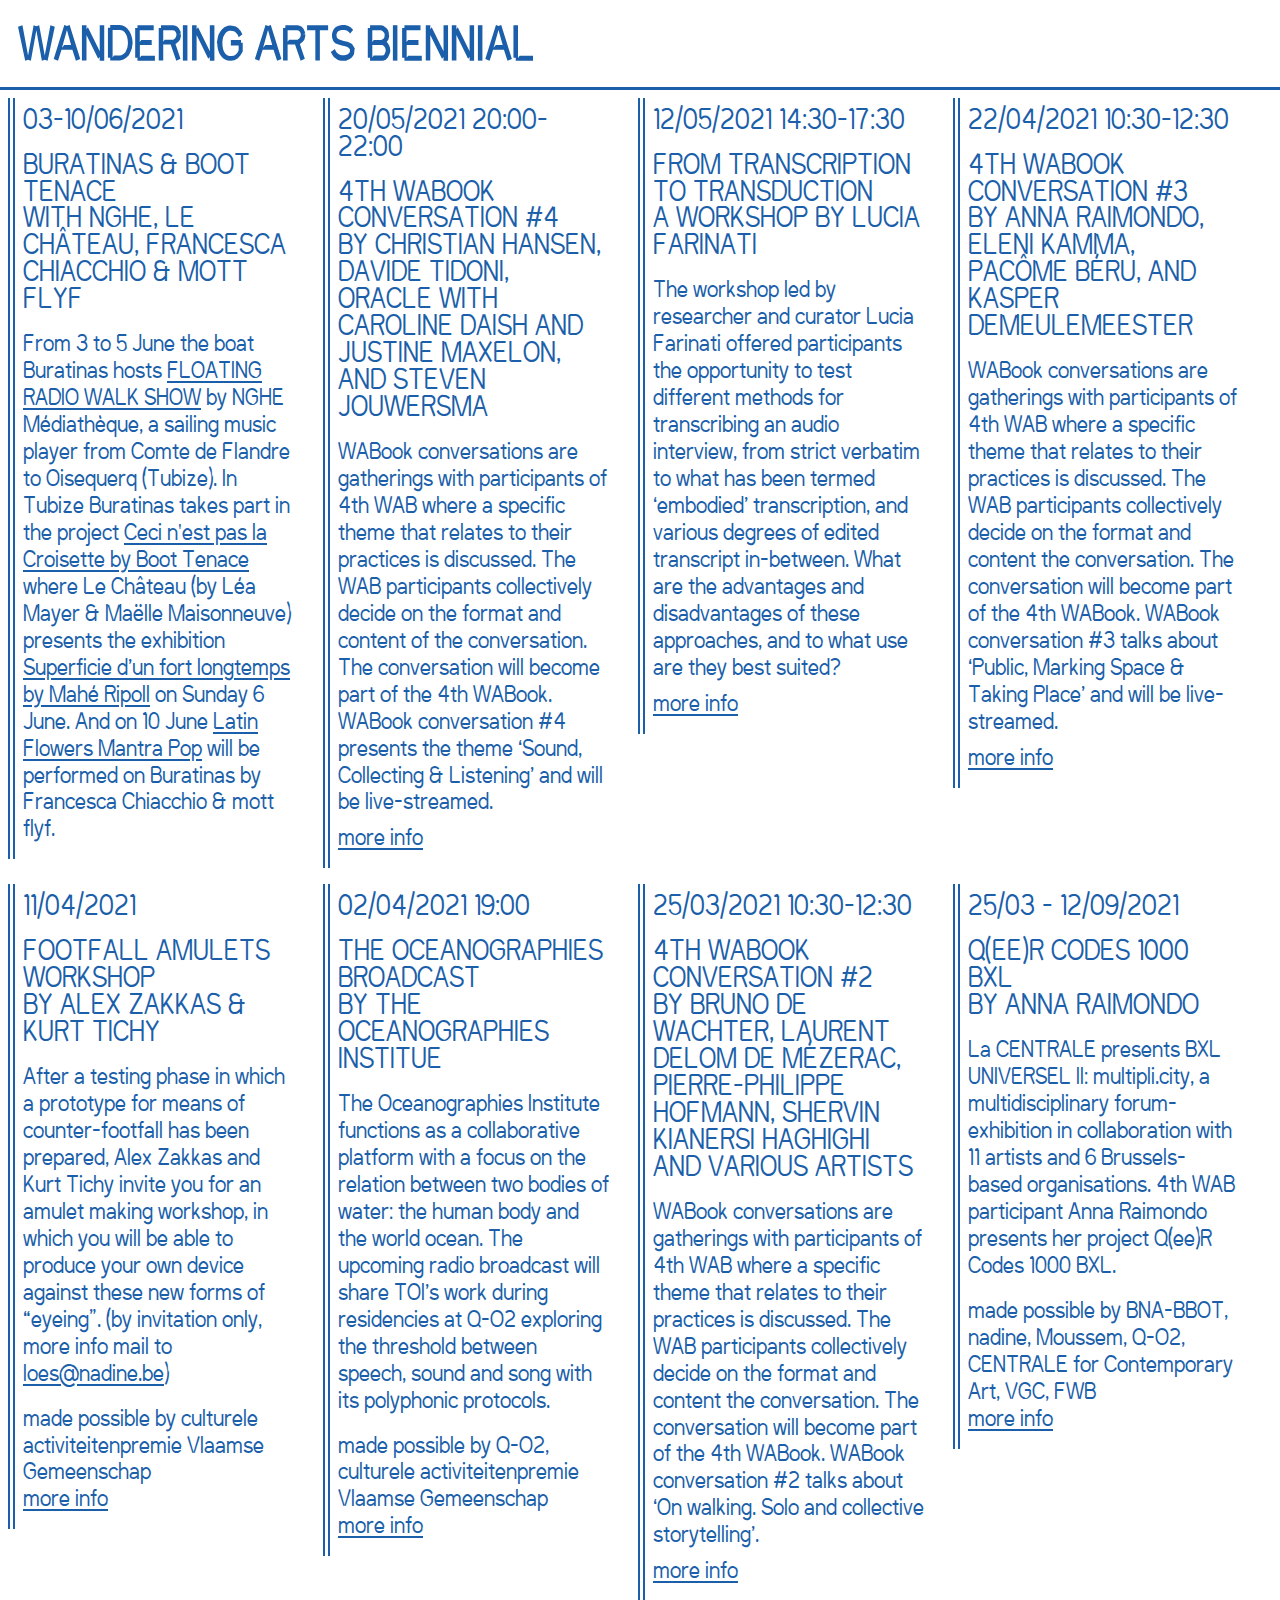
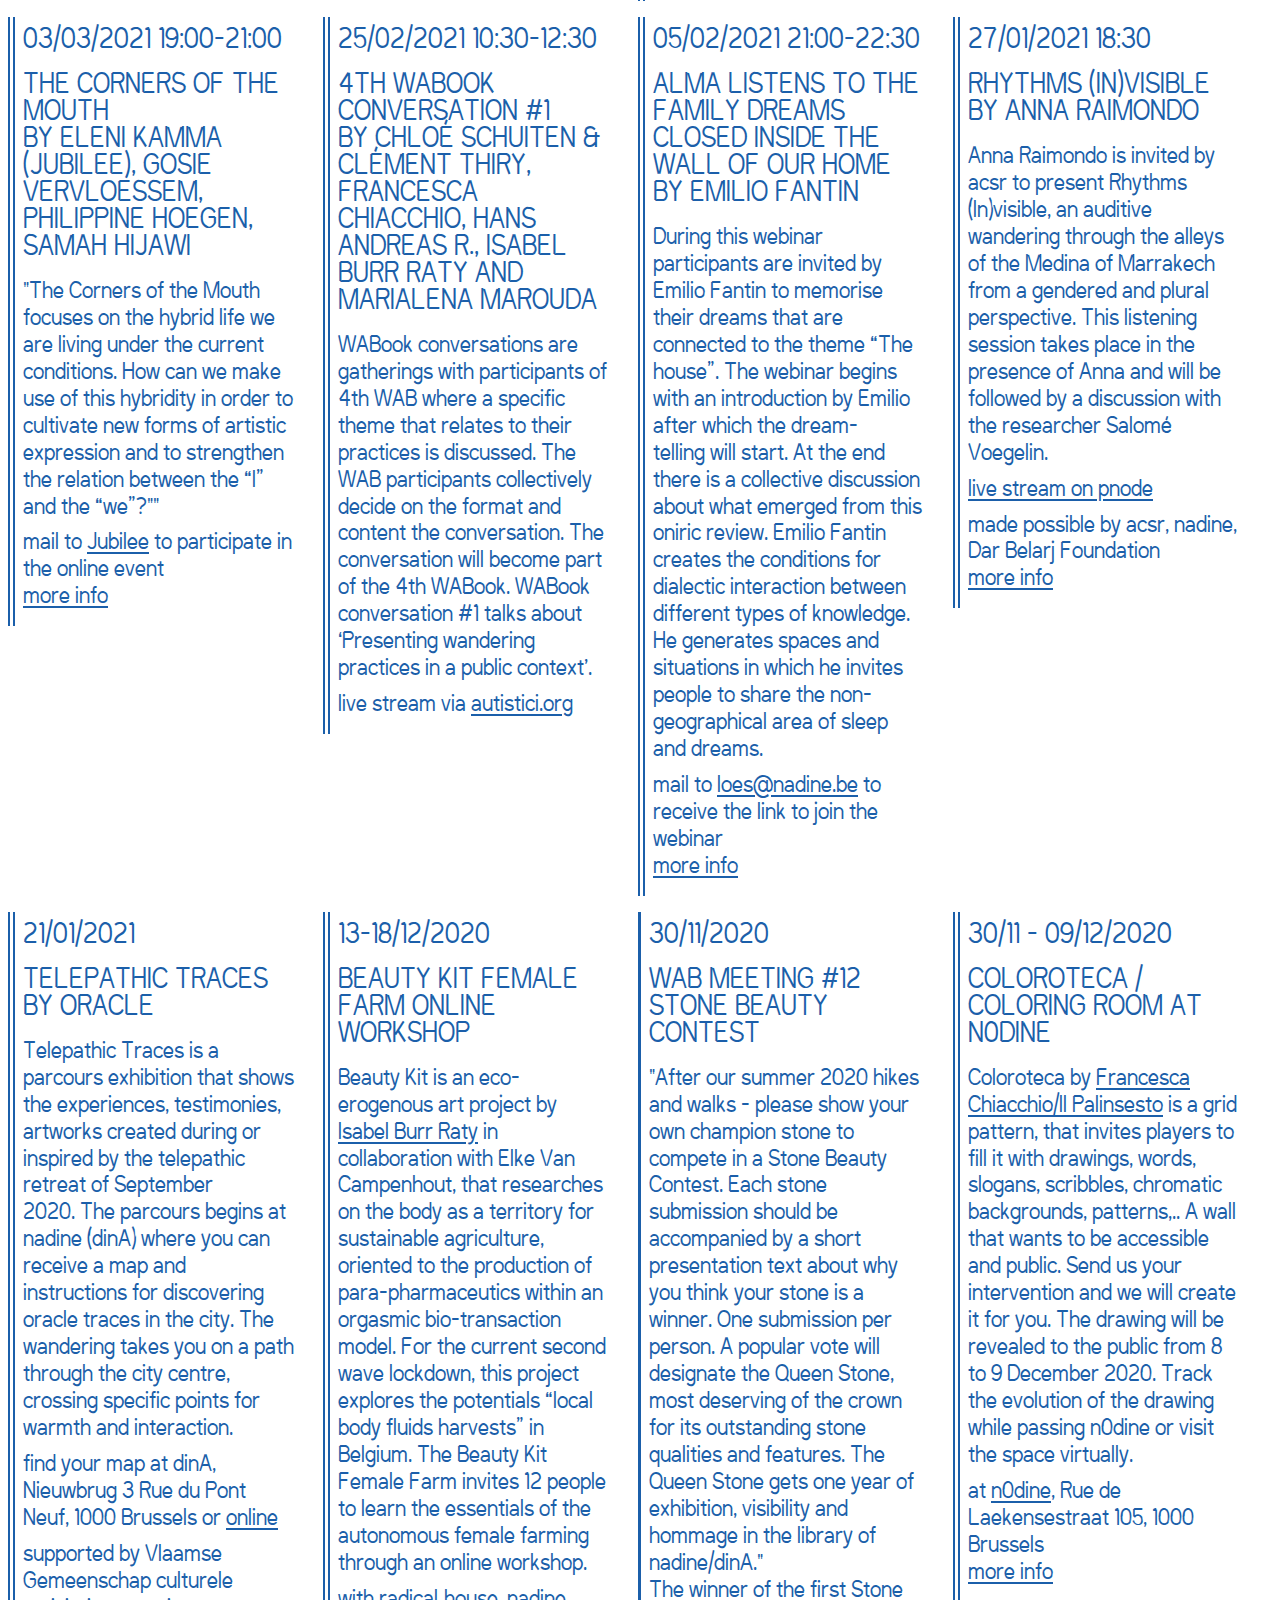
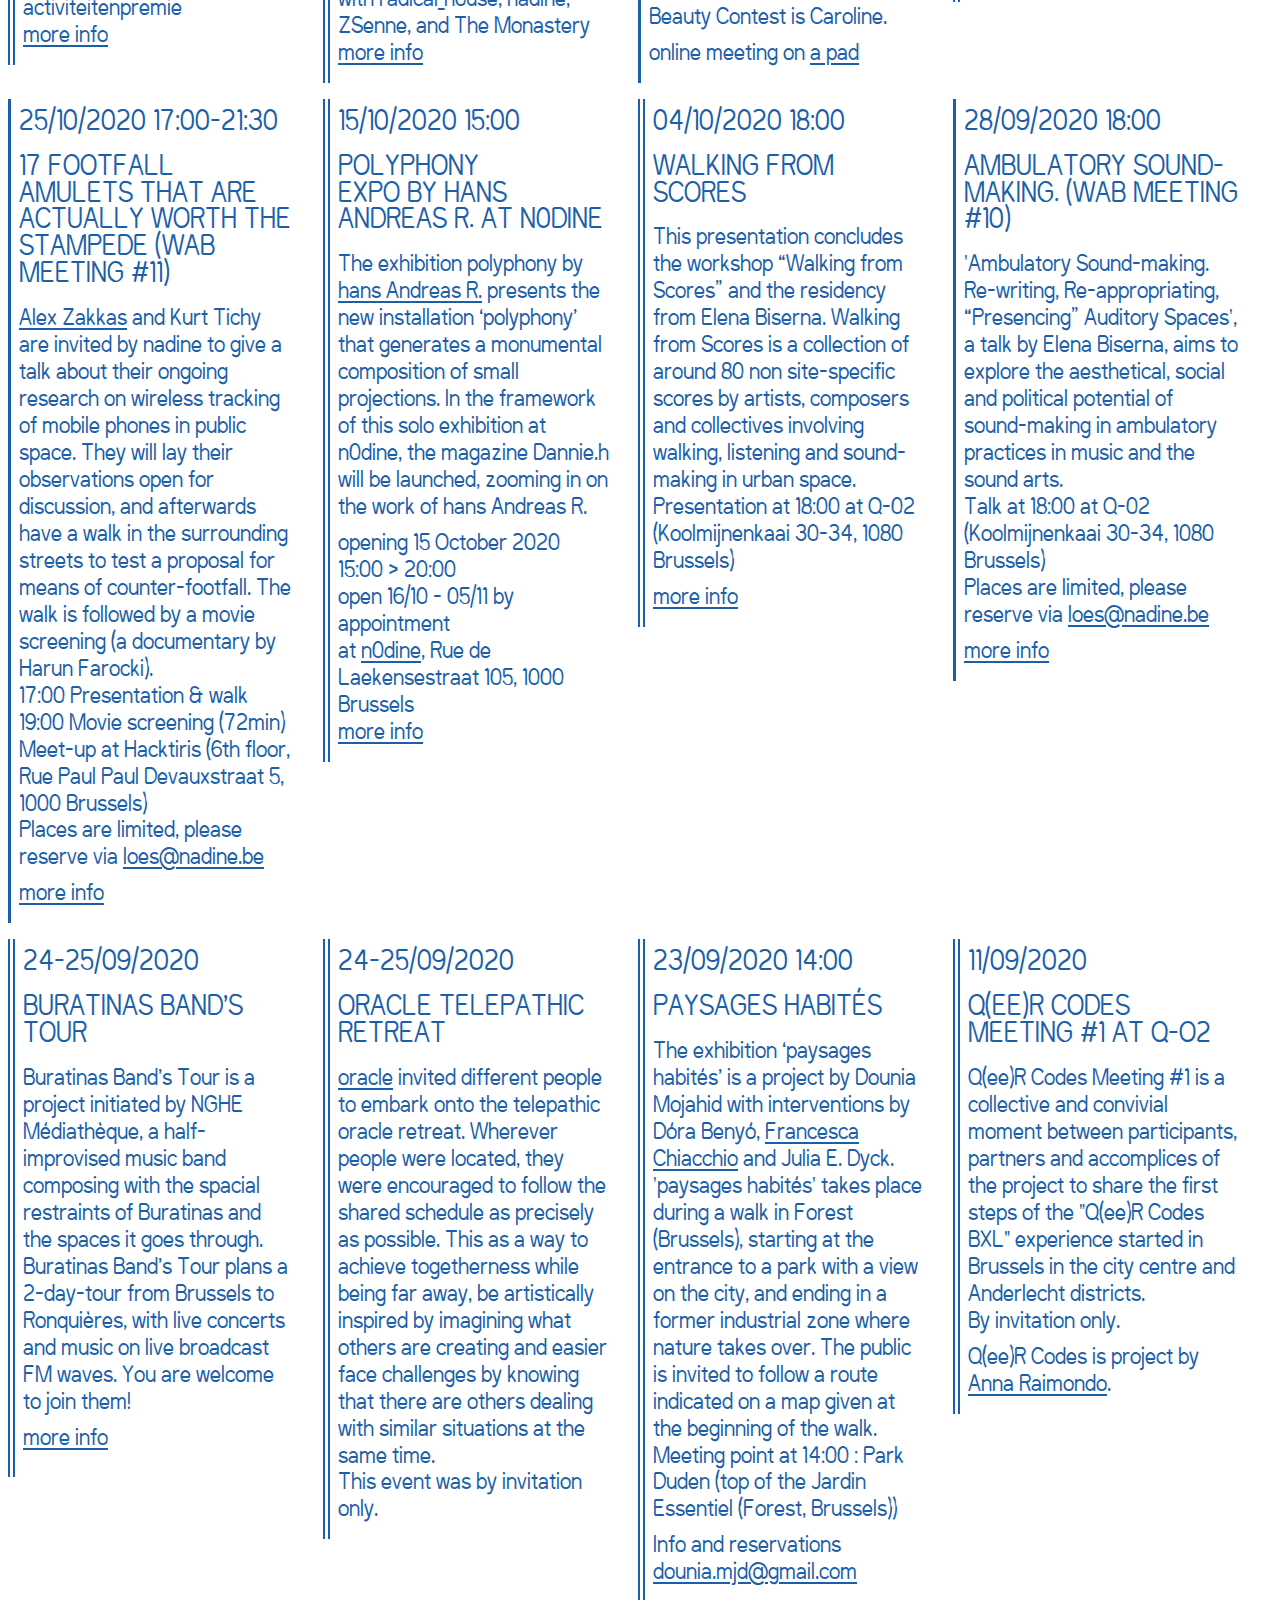
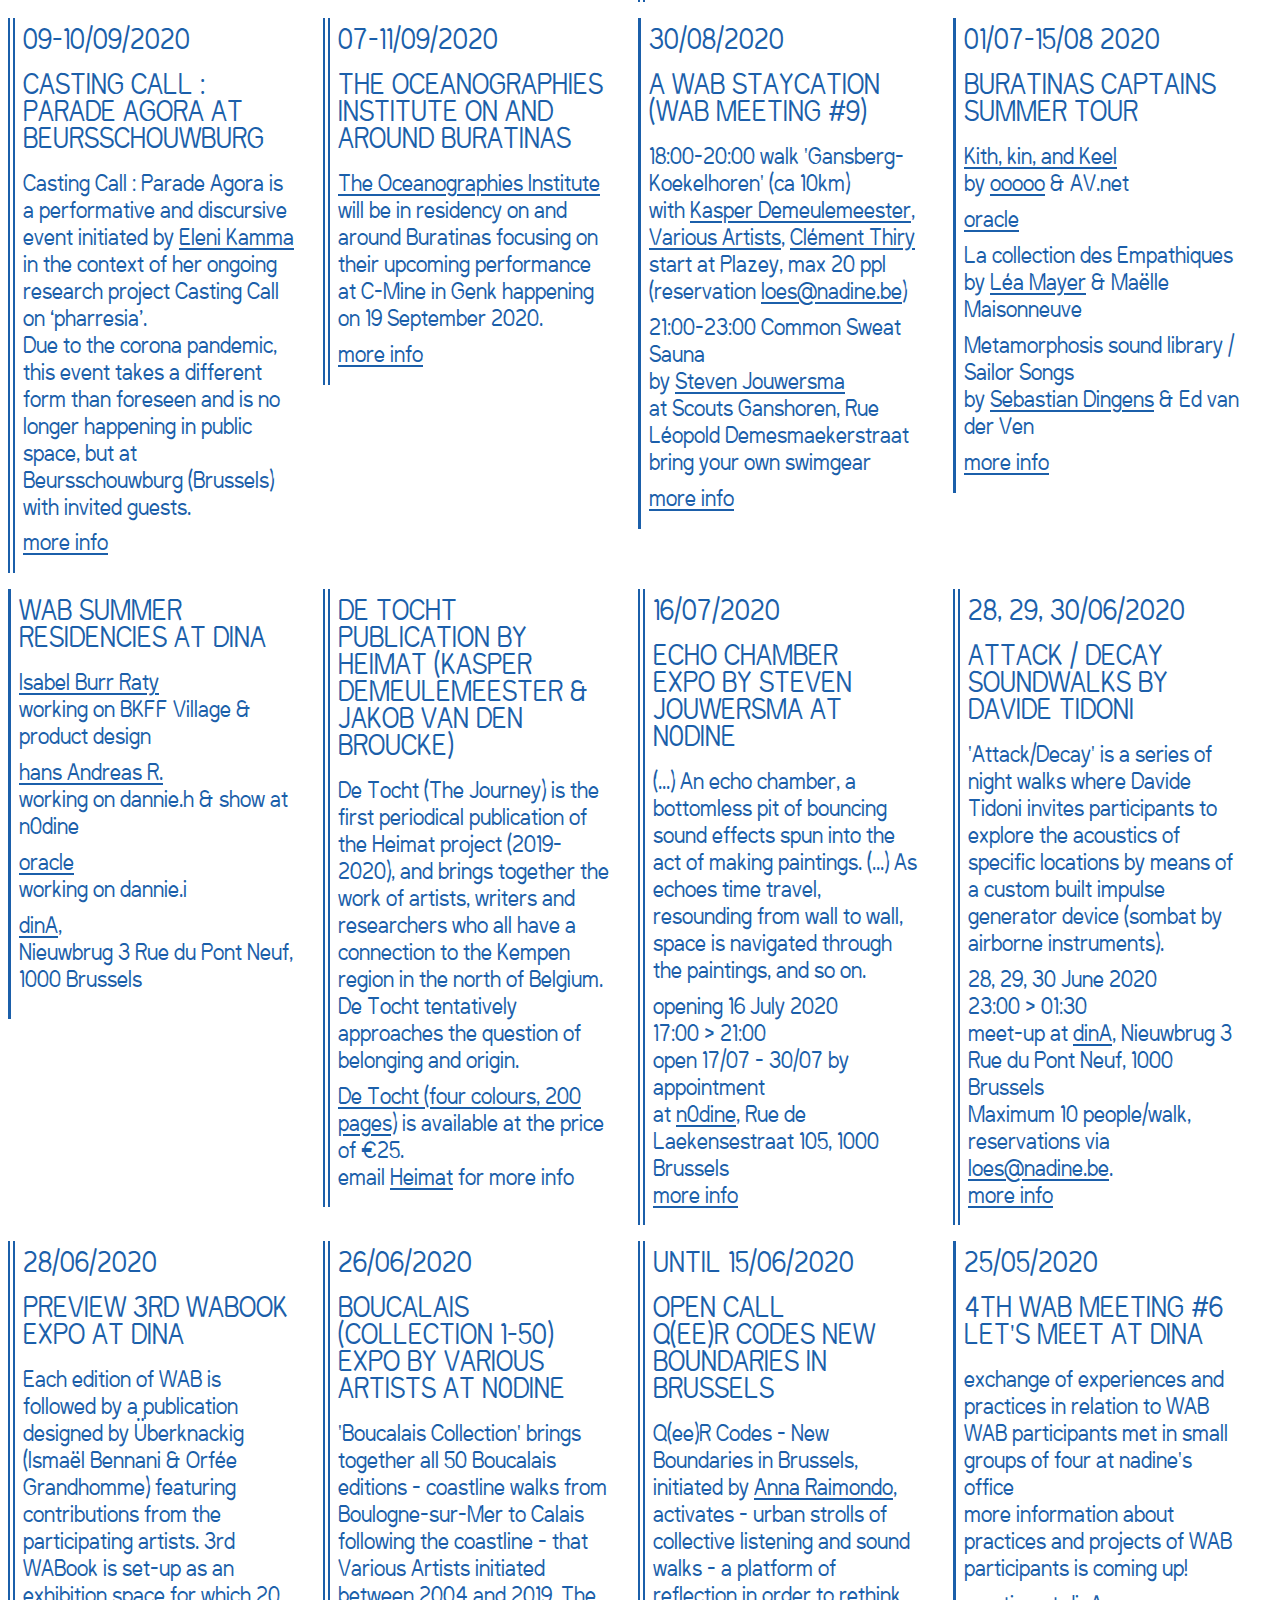
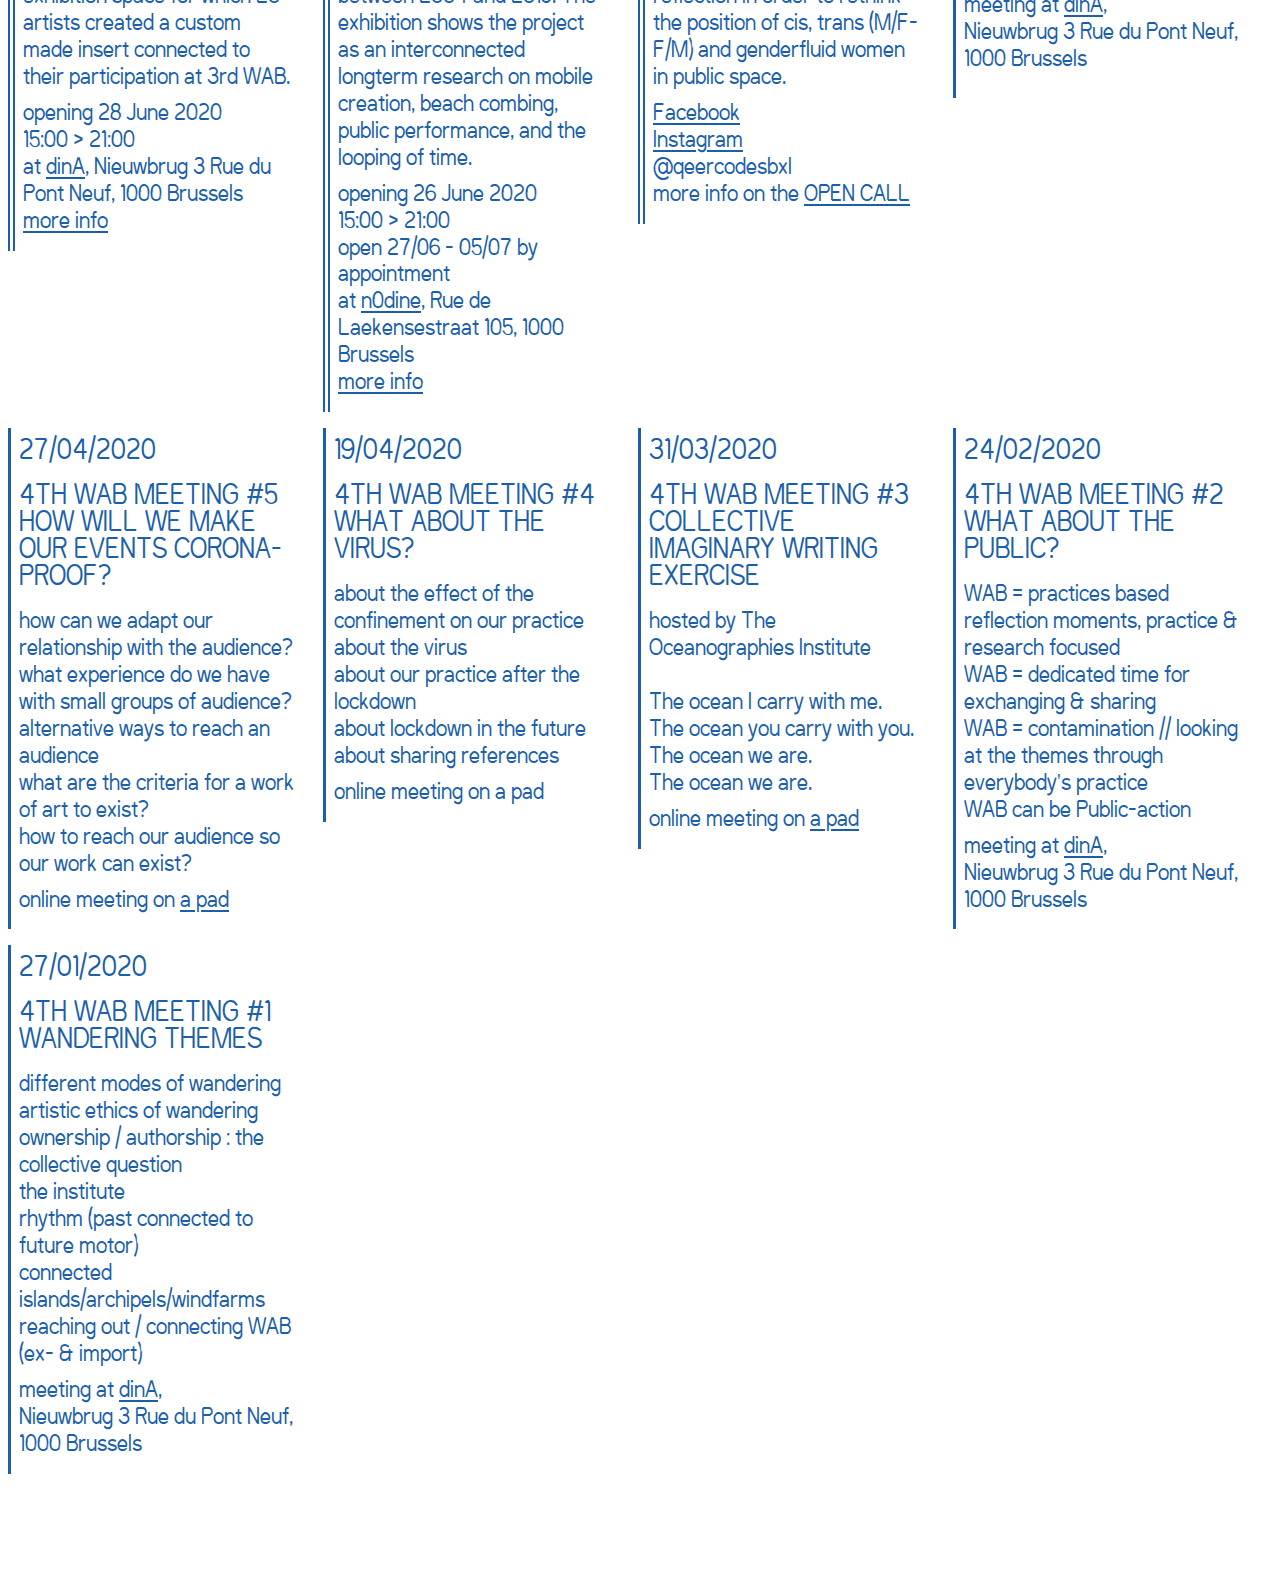
==== commit dc15f3b8: "update calendar" ====
--- a/html/calendar.html
+++ b/html/calendar.html
@@ -39,7 +39,18 @@
             <!-- infos, use <p></p> for another paragraph, or <br> for line break -->
 
 
-            
+           
+            <div id="id-03-06-2021" class="text agenda-item event-extra">
+                <a href="#id-03-06-2021" class="anchor">
+                    <h2>03-10/06/2021</h2>
+                    <h2>Buratinas & Boot Tenace<br> with NGHE, Le Château, Francesca Chiacchio & mott flyf</h2>
+                </a>
+                <p> From 3 to 5 June the boat Buratinas hosts <a href= "https://index.nadine.be/floating-radio-walk-show/" target="_blank">FLOATING RADIO WALK SHOW</a> by NGHE Médiathèque, a sailing music player from Comte de Flandre to Oisequerq (Tubize).
+                In Tubize Buratinas takes part in the project <a href= "http://boottenace.be/agenda/ceci-nest-pas-la-croisette/" target="_blank">Ceci n'est pas la Croisette by Boot Tenace</a> where Le Château (by Léa Mayer & Maëlle Maisonneuve) presents the exhibition <a href= "https://index.nadine.be/superficie-dun-fort-longtemps/" target="_blank">Superficie d’un fort longtemps by Mahé Ripoll</a> on Sunday 6 June.
+                And on 10 June <a href= "https://index.nadine.be/latin-flowers-promenade-mantra-pop/" target="_blank">Latin Flowers Mantra Pop</a> will be performed on Buratinas by Francesca Chiacchio & mott flyf.
+                </p>
+            </div> 
+
             <div id="id-20-05-2021" class="text agenda-item event-extra">
                 <a href="#id-20-05-2021" class="anchor">
                     <h2>20/05/2021 20:00-22:00</h2>
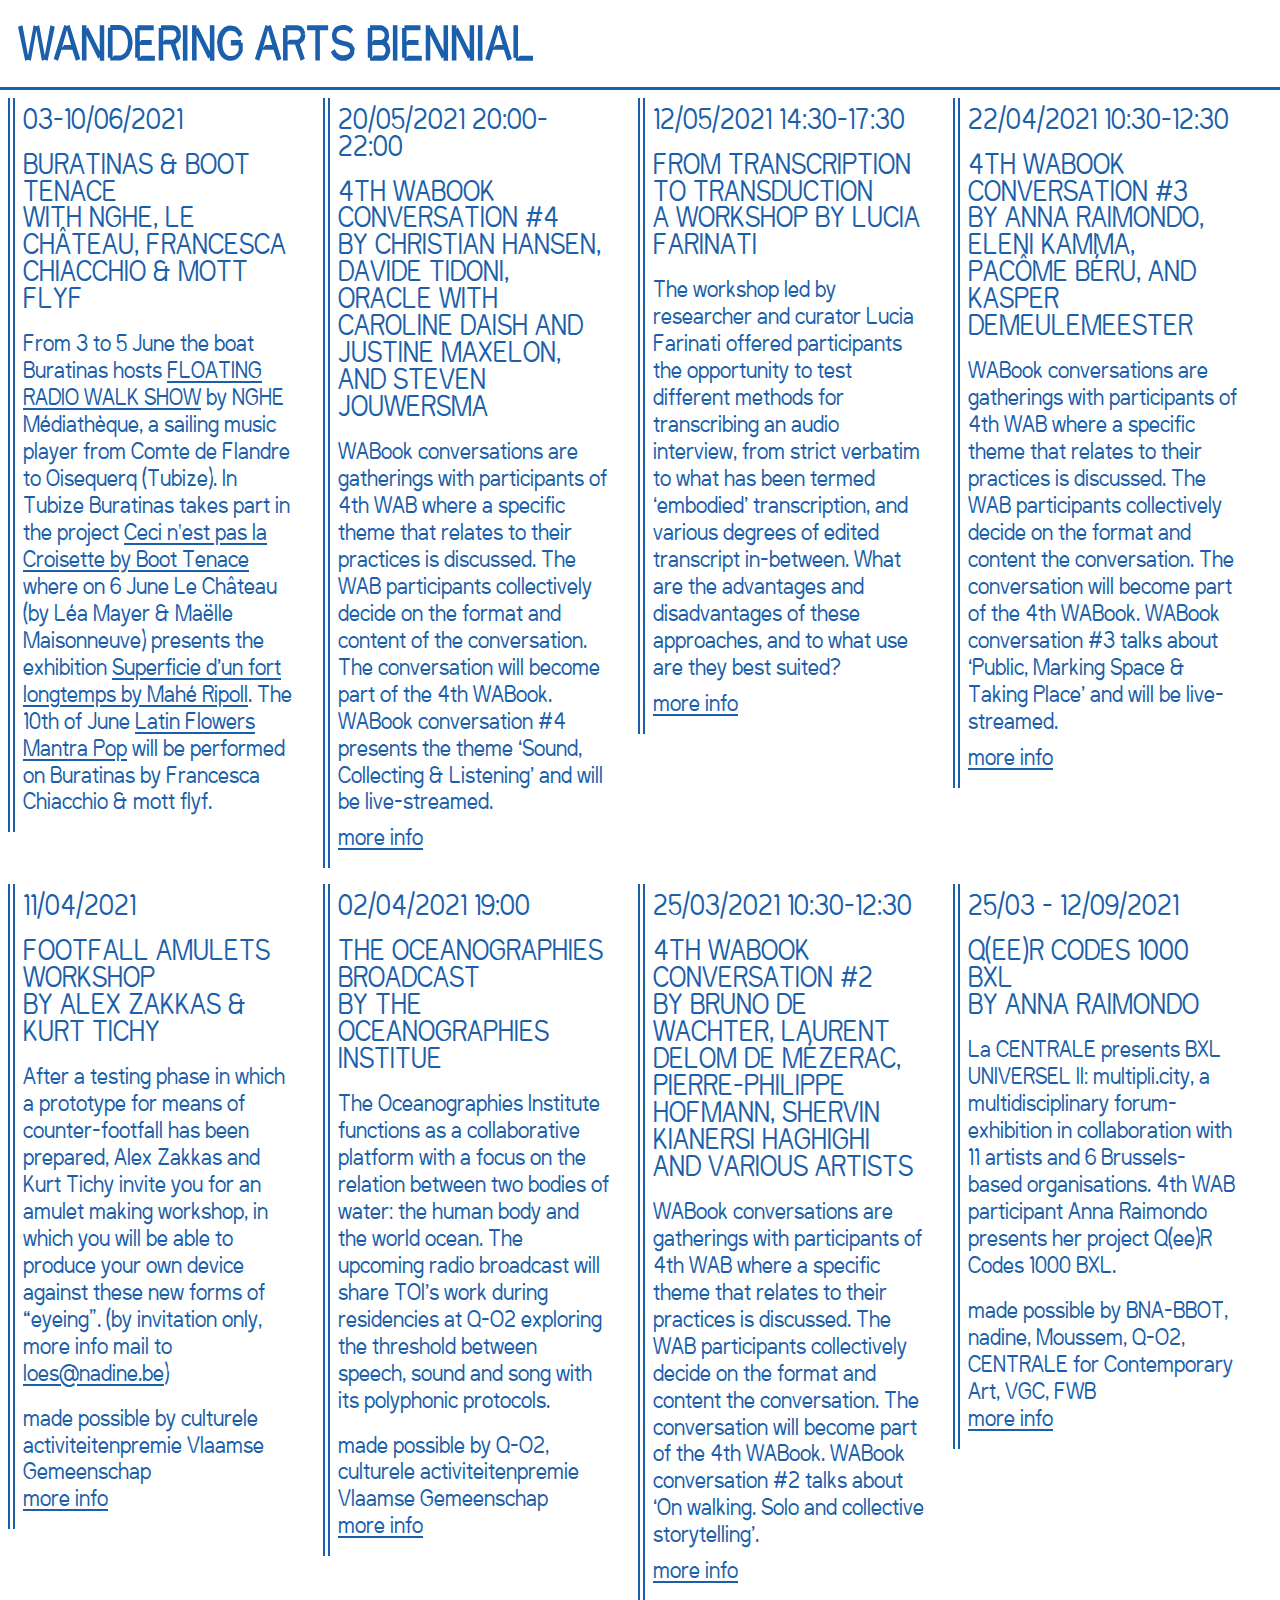
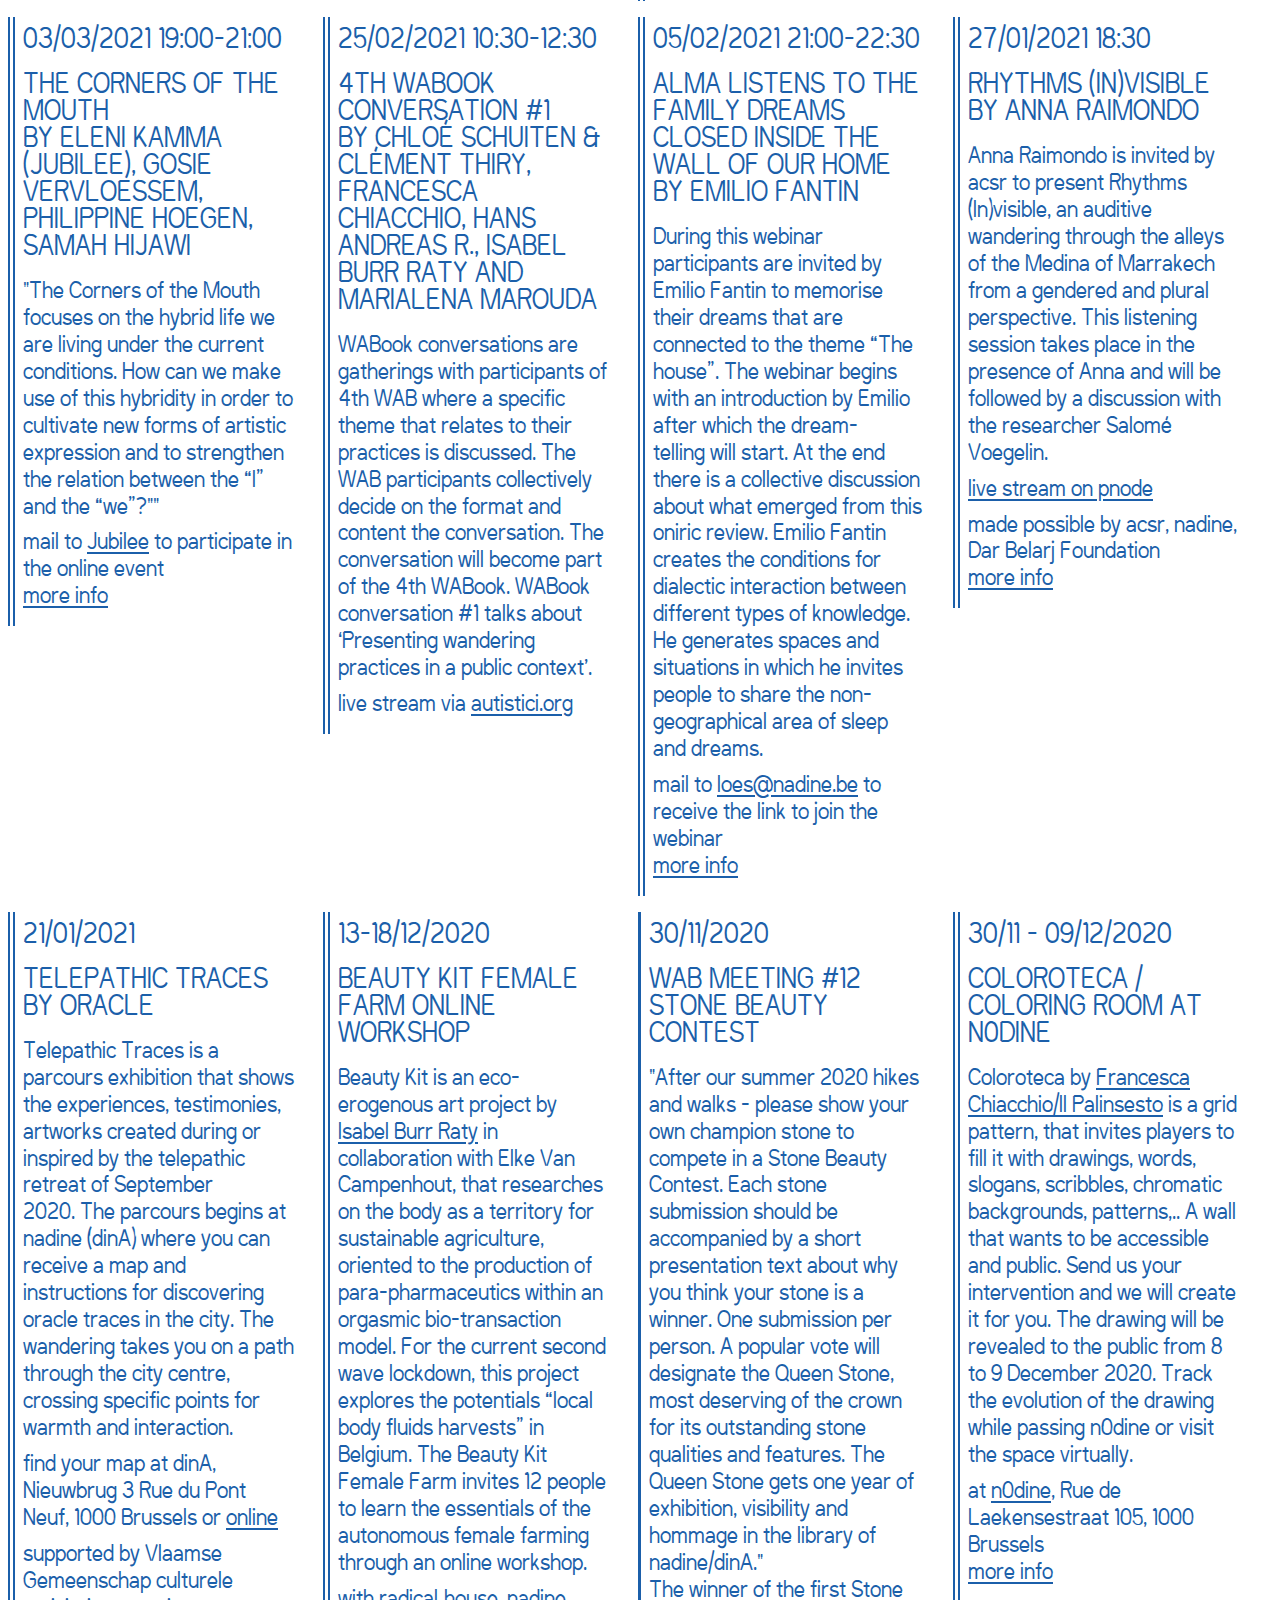
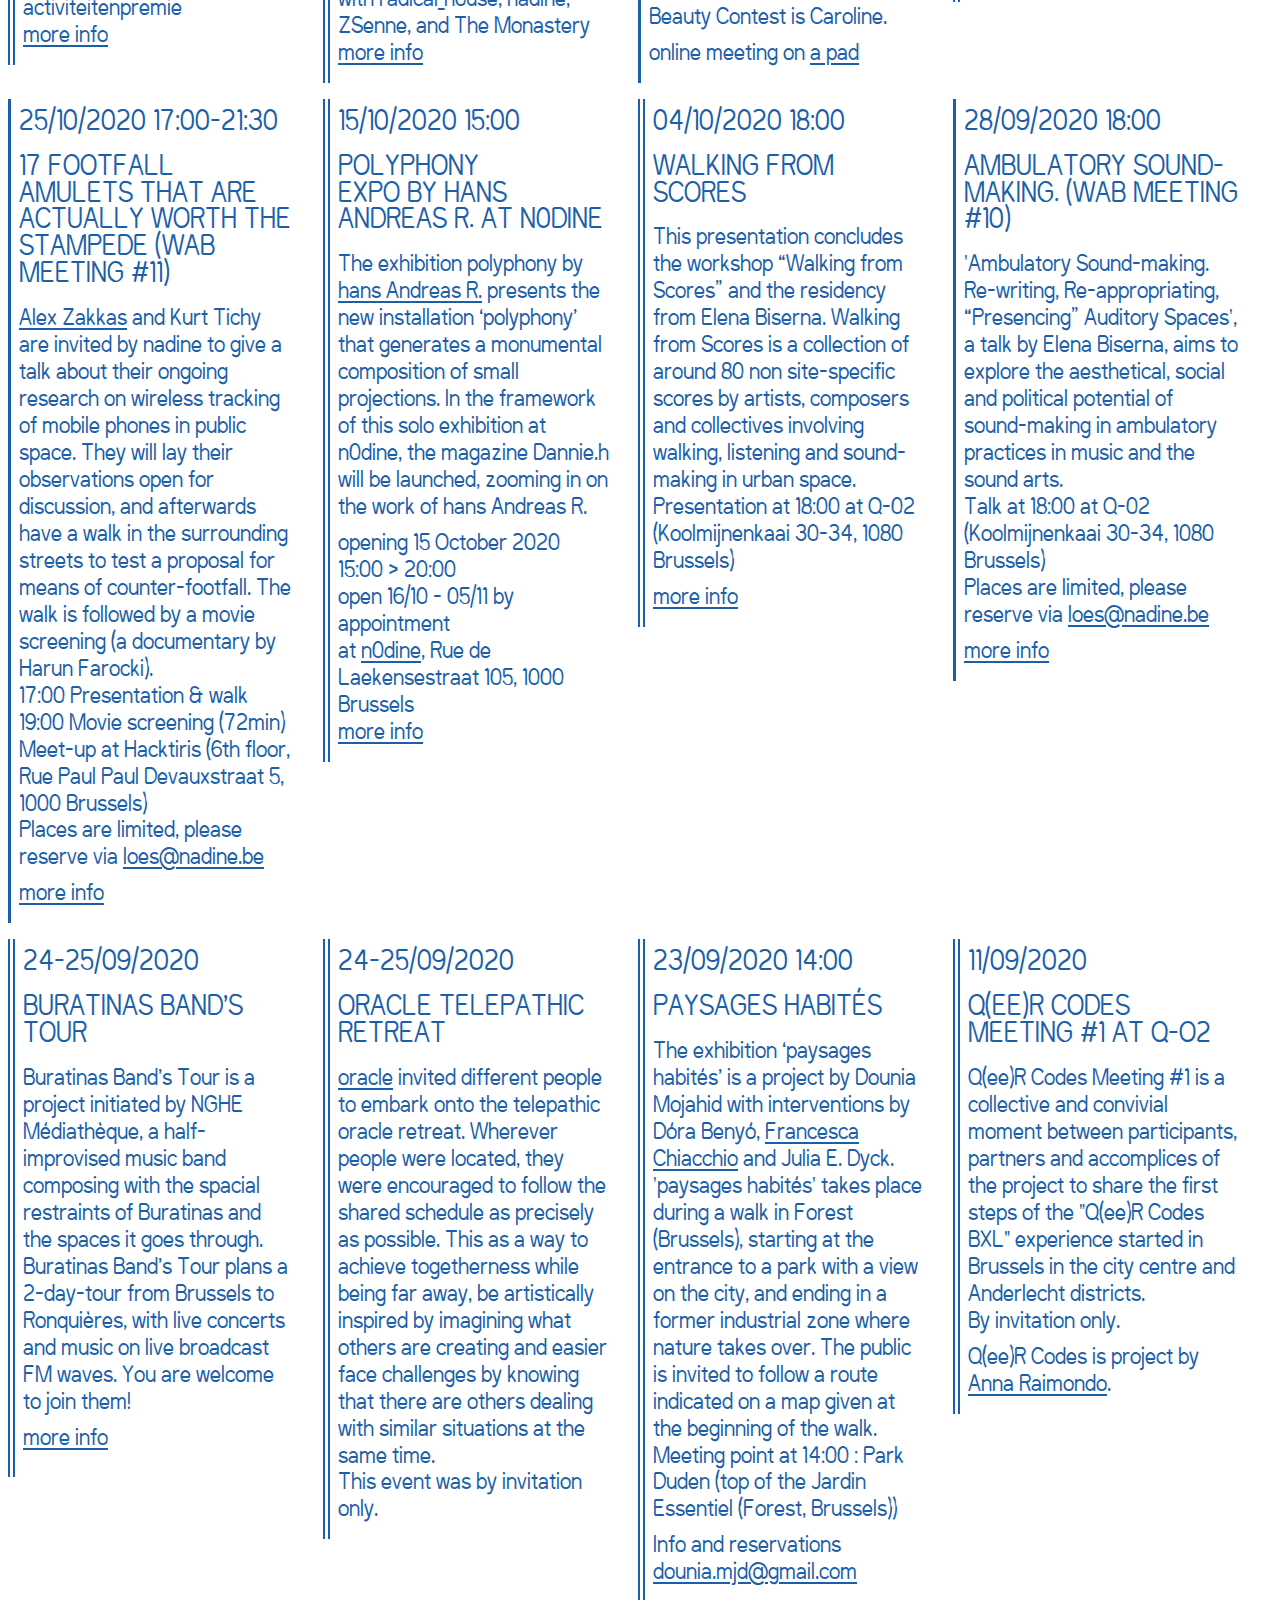
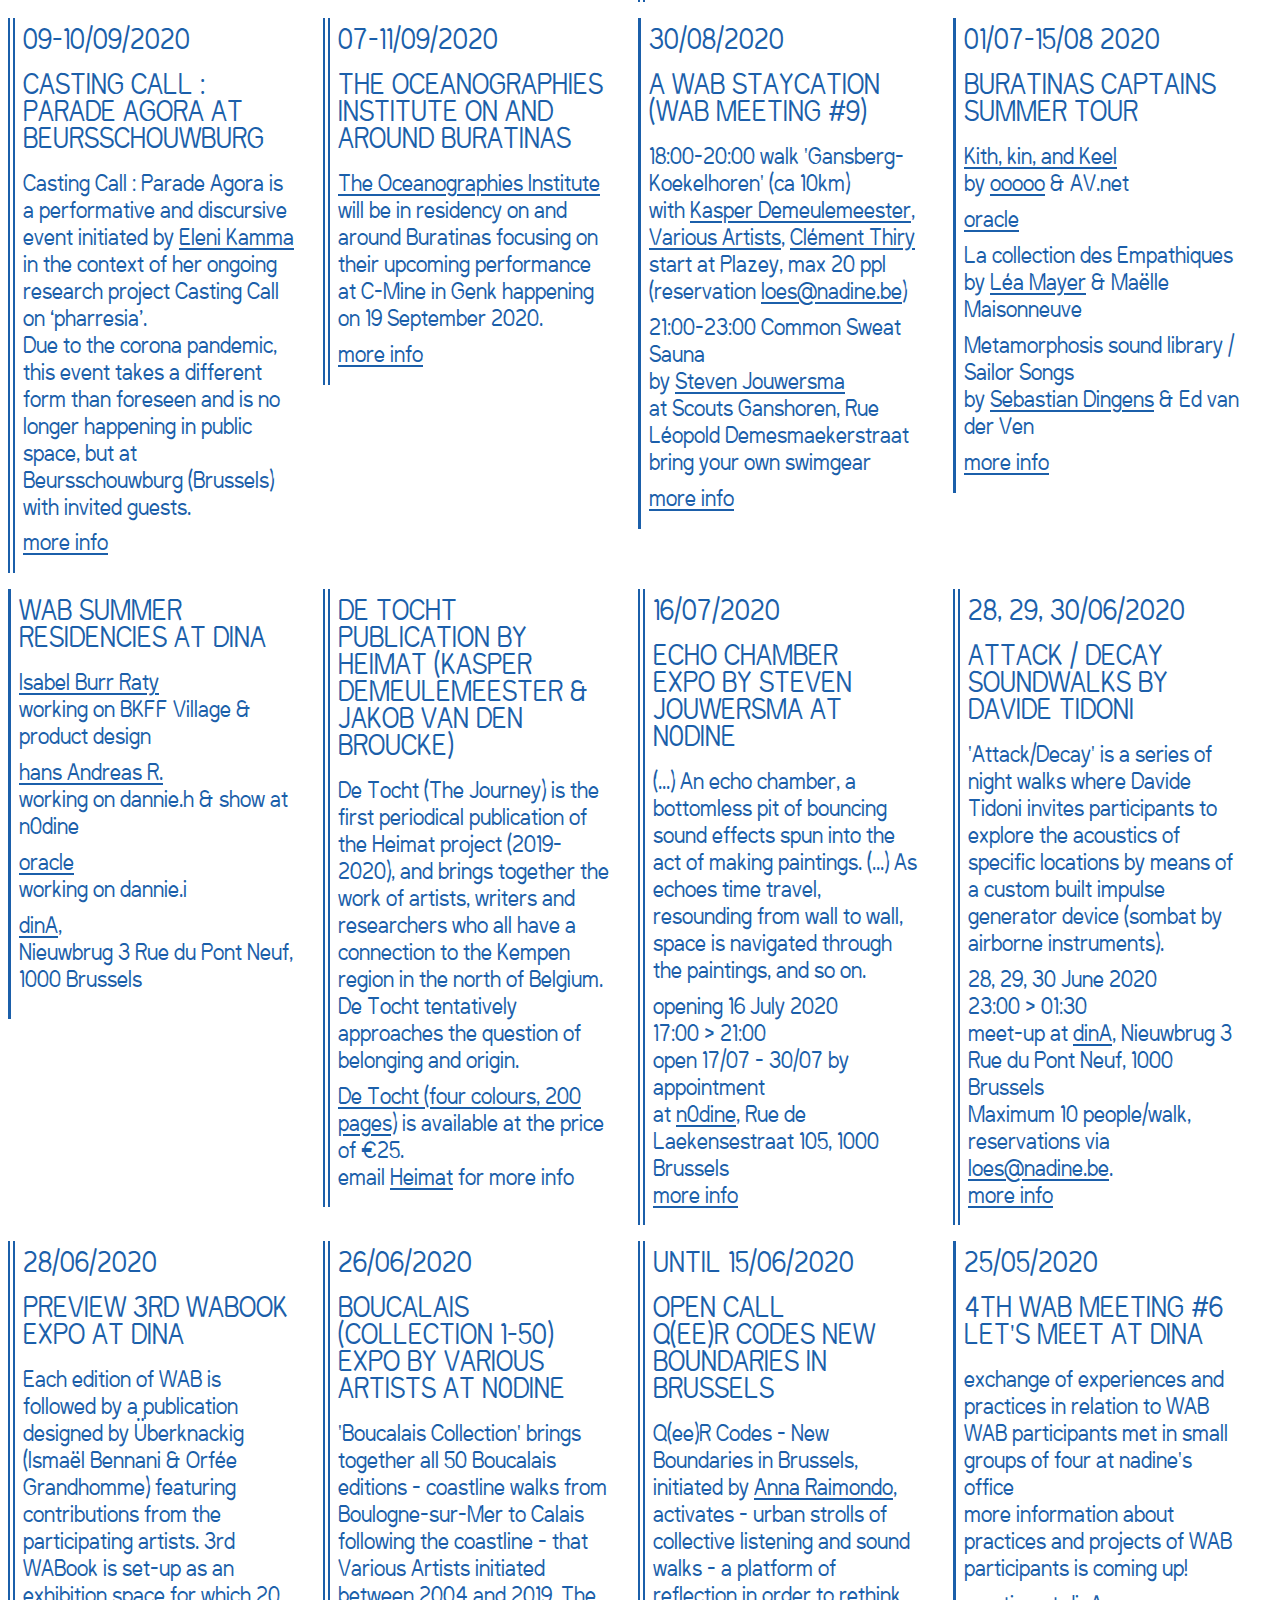
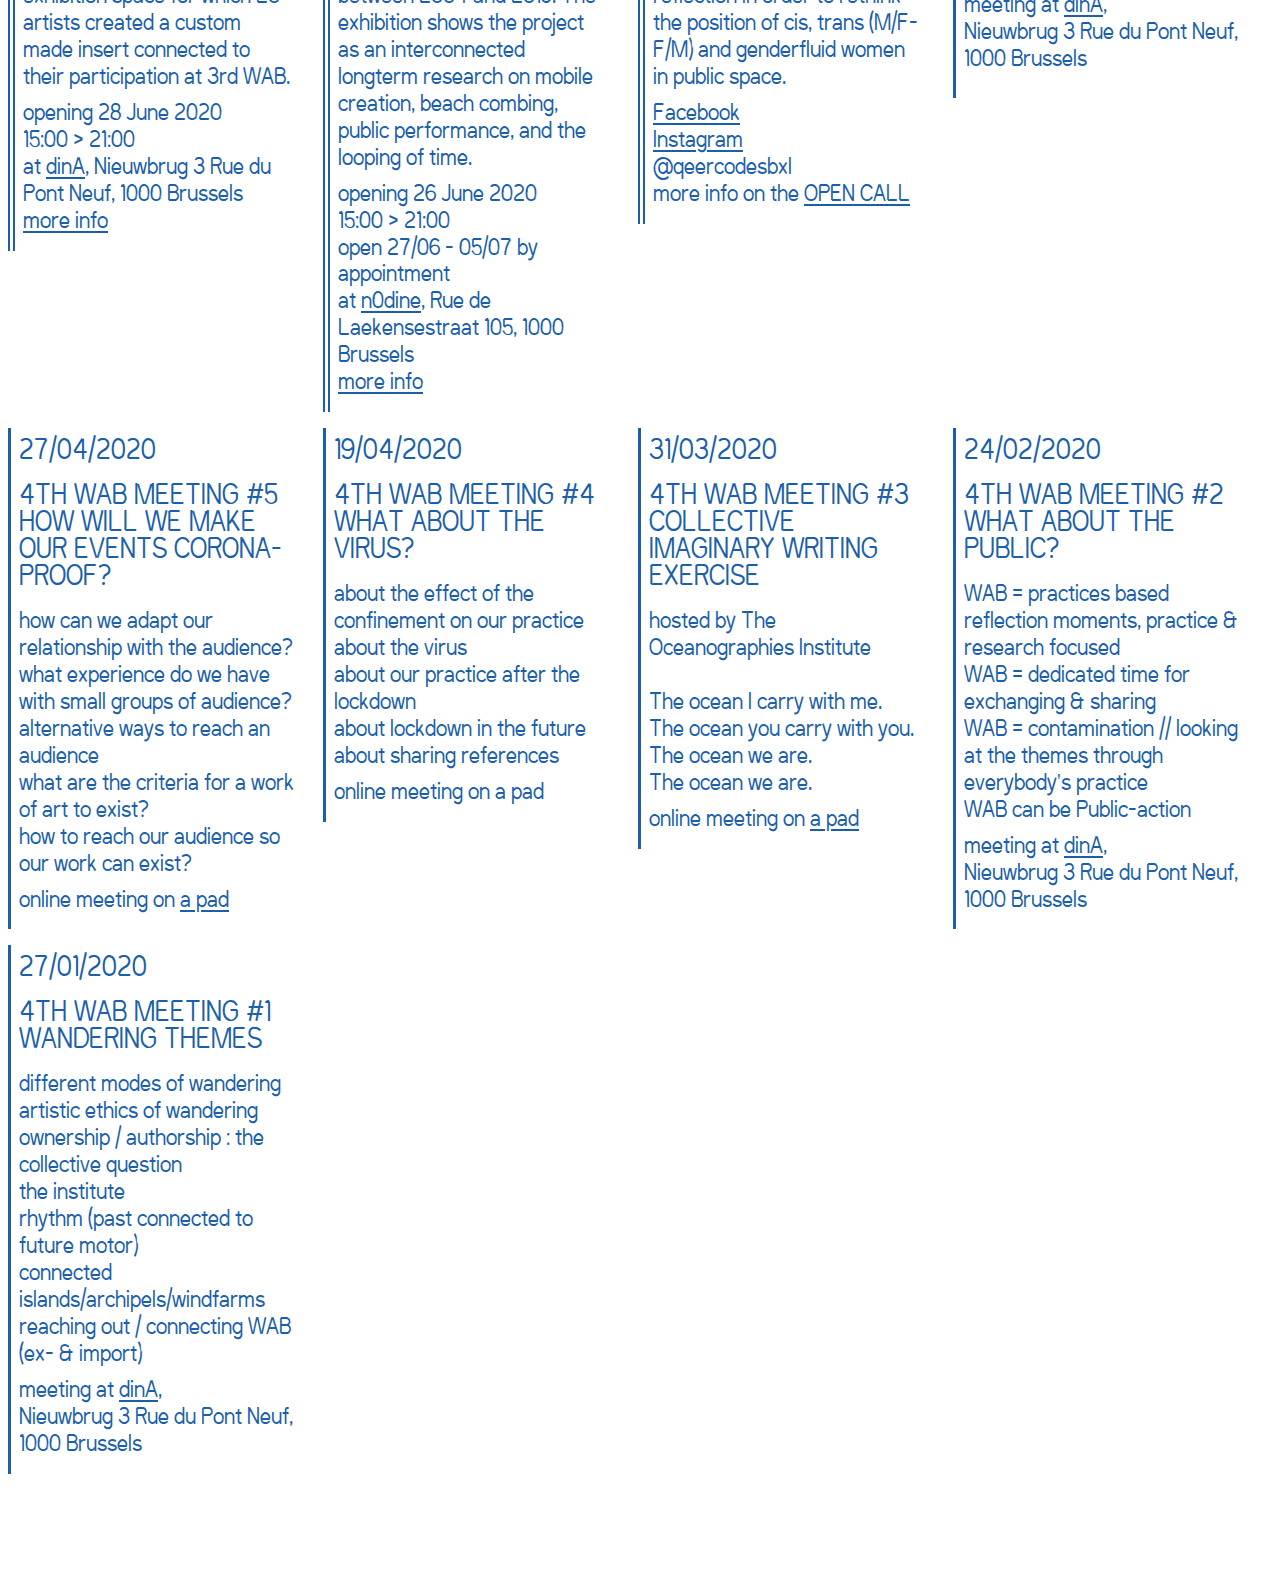
==== commit 738406e0: "update calendar" ====
--- a/html/calendar.html
+++ b/html/calendar.html
@@ -46,8 +46,8 @@
                     <h2>Buratinas & Boot Tenace<br> with NGHE, Le Château, Francesca Chiacchio & mott flyf</h2>
                 </a>
                 <p> From 3 to 5 June the boat Buratinas hosts <a href= "https://index.nadine.be/floating-radio-walk-show/" target="_blank">FLOATING RADIO WALK SHOW</a> by NGHE Médiathèque, a sailing music player from Comte de Flandre to Oisequerq (Tubize).
-                In Tubize Buratinas takes part in the project <a href= "http://boottenace.be/agenda/ceci-nest-pas-la-croisette/" target="_blank">Ceci n'est pas la Croisette by Boot Tenace</a> where Le Château (by Léa Mayer & Maëlle Maisonneuve) presents the exhibition <a href= "https://index.nadine.be/superficie-dun-fort-longtemps/" target="_blank">Superficie d’un fort longtemps by Mahé Ripoll</a> on Sunday 6 June.
-                And on 10 June <a href= "https://index.nadine.be/latin-flowers-promenade-mantra-pop/" target="_blank">Latin Flowers Mantra Pop</a> will be performed on Buratinas by Francesca Chiacchio & mott flyf.
+                In Tubize Buratinas takes part in the project <a href= "http://boottenace.be/agenda/ceci-nest-pas-la-croisette/" target="_blank">Ceci n'est pas la Croisette by Boot Tenace</a> where on 6 June Le Château (by Léa Mayer & Maëlle Maisonneuve) presents the exhibition <a href= "https://index.nadine.be/superficie-dun-fort-longtemps/" target="_blank">Superficie d’un fort longtemps by Mahé Ripoll</a>.
+                The 10th of June <a href= "https://index.nadine.be/latin-flowers-promenade-mantra-pop/" target="_blank">Latin Flowers Mantra Pop</a> will be performed on Buratinas by Francesca Chiacchio & mott flyf.
                 </p>
             </div> 
 
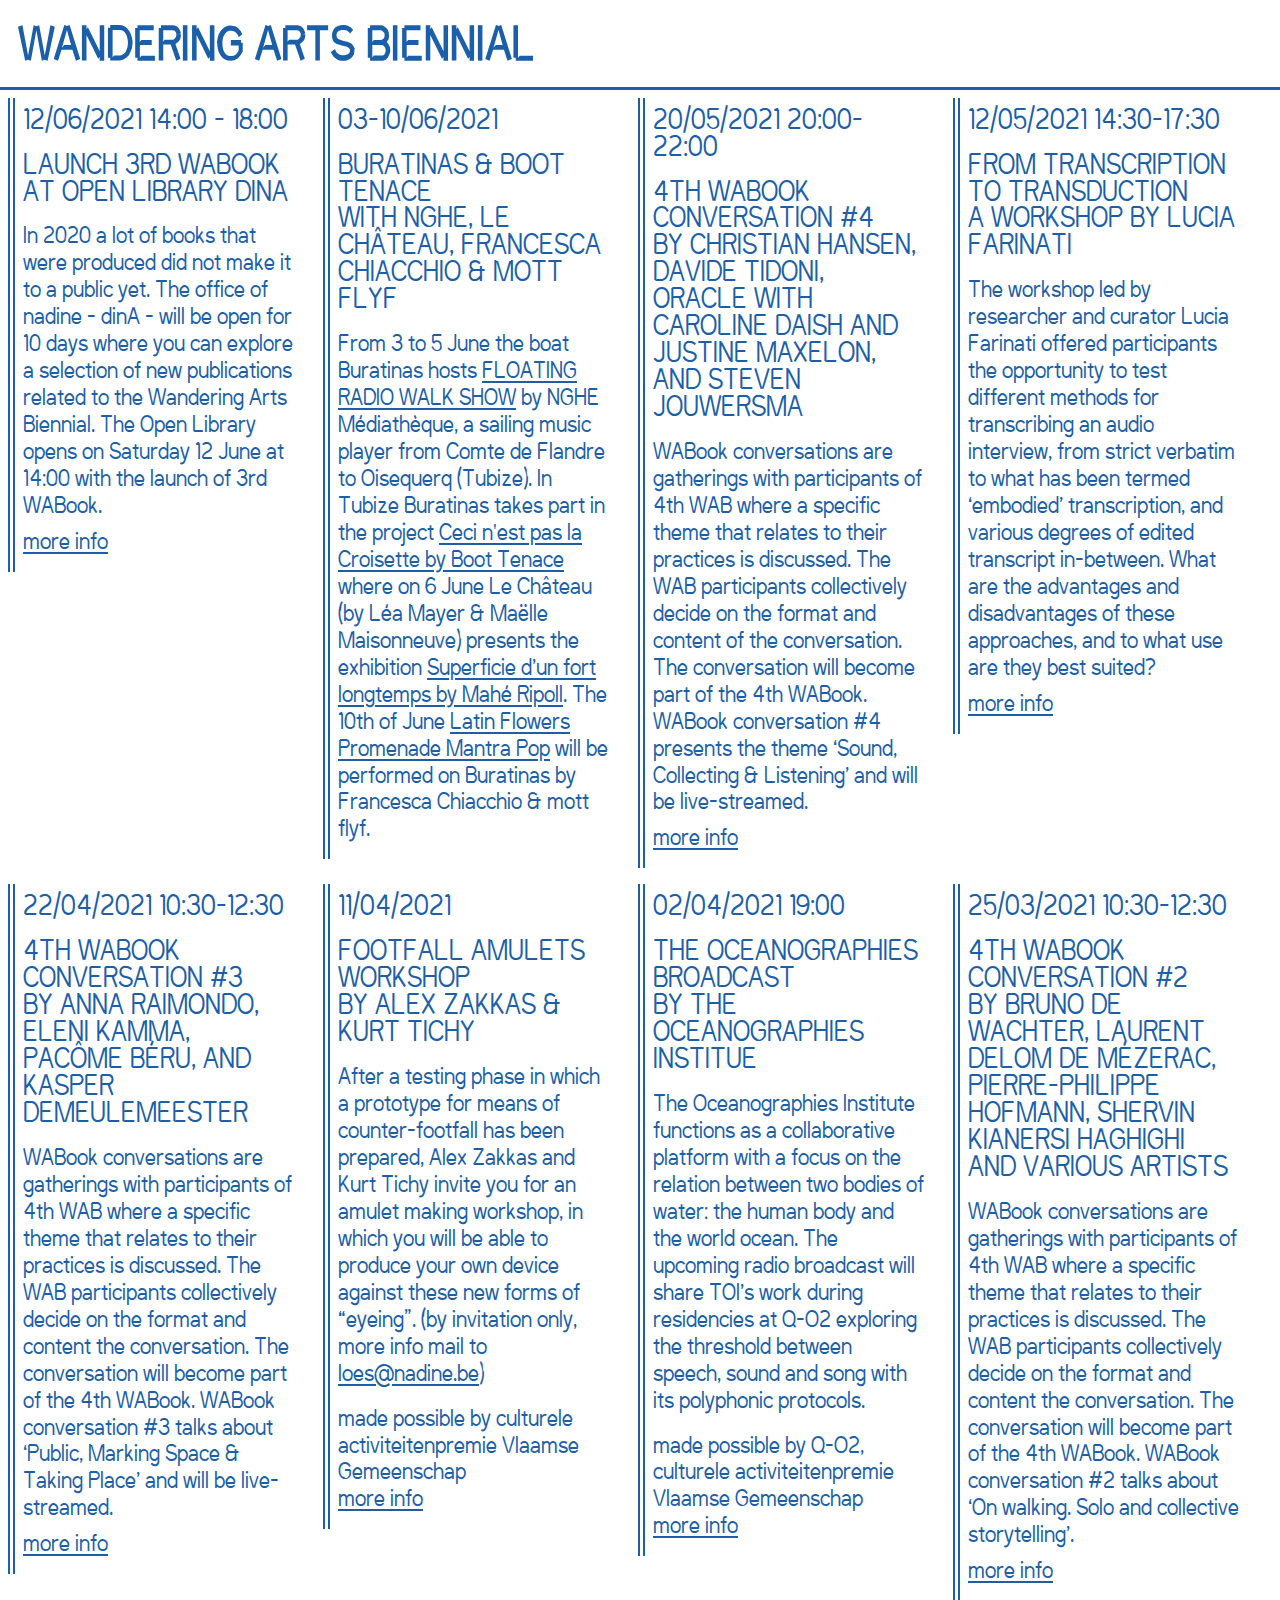
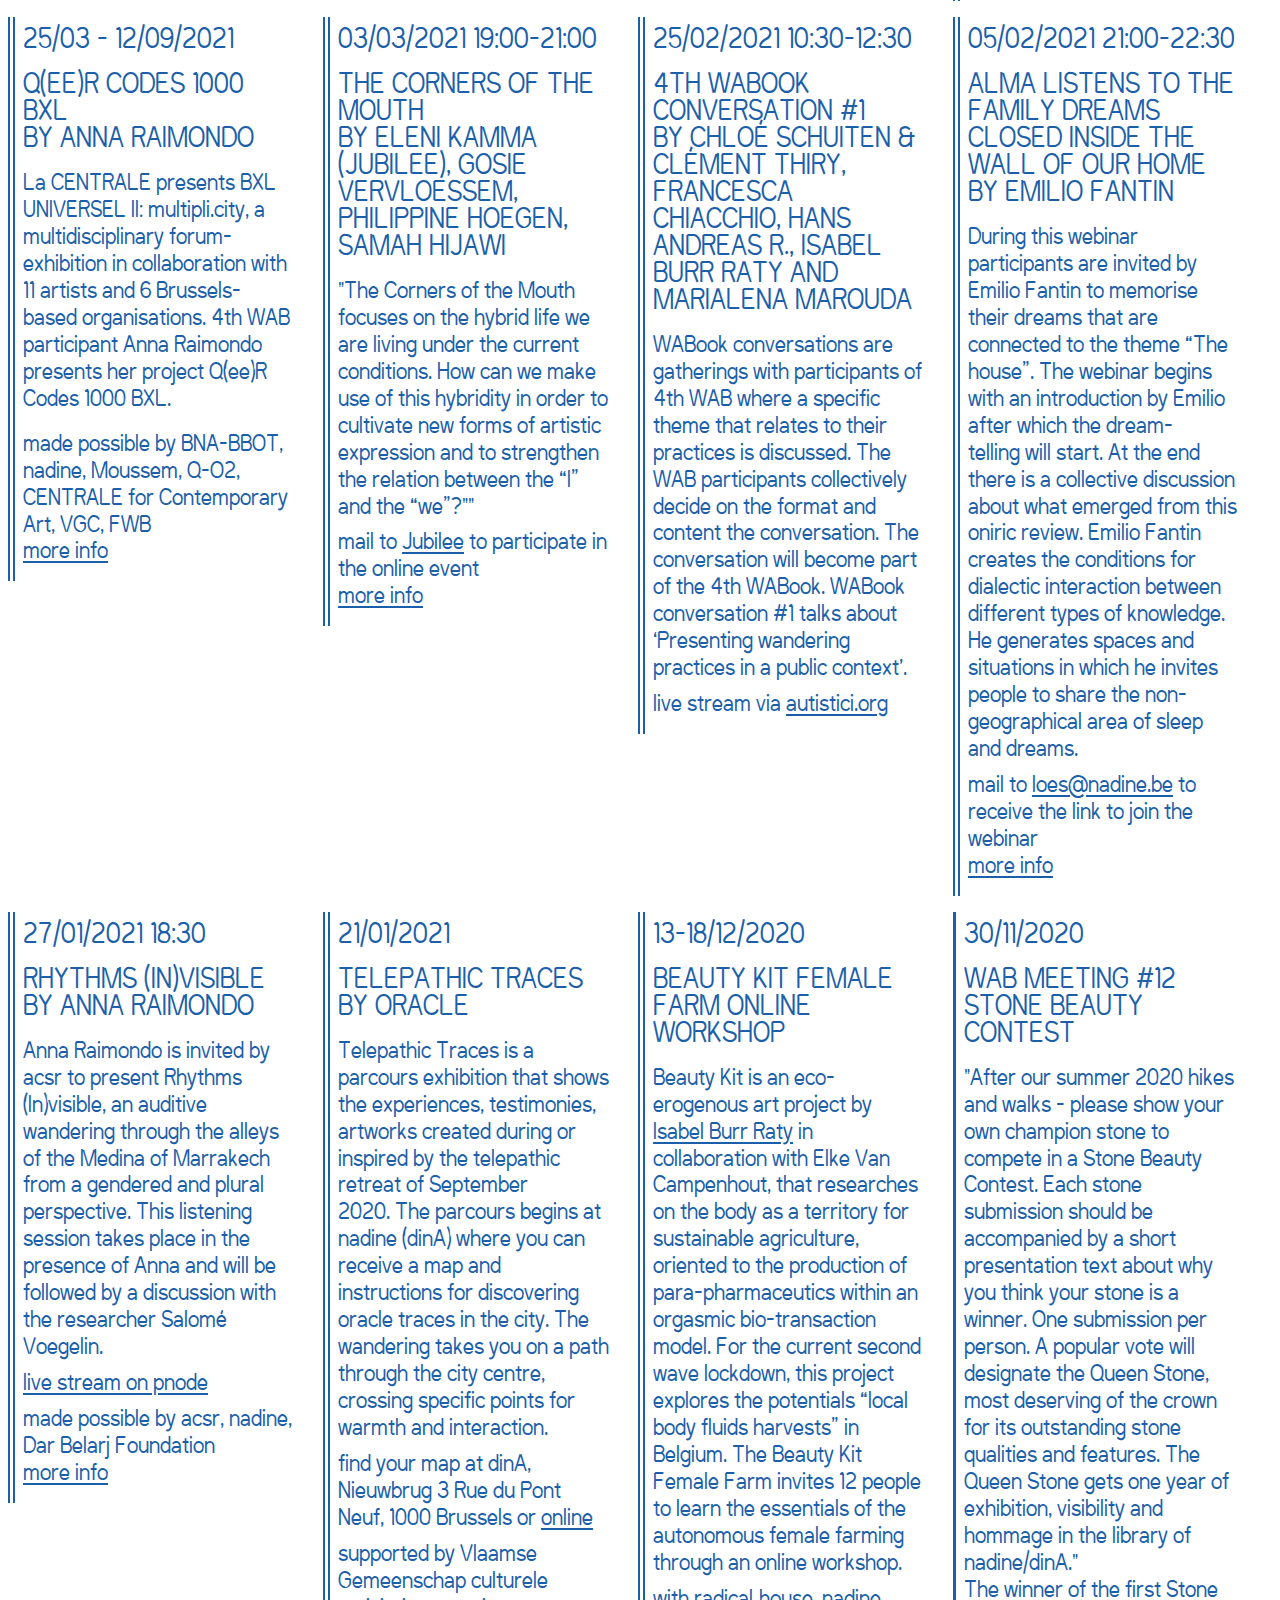
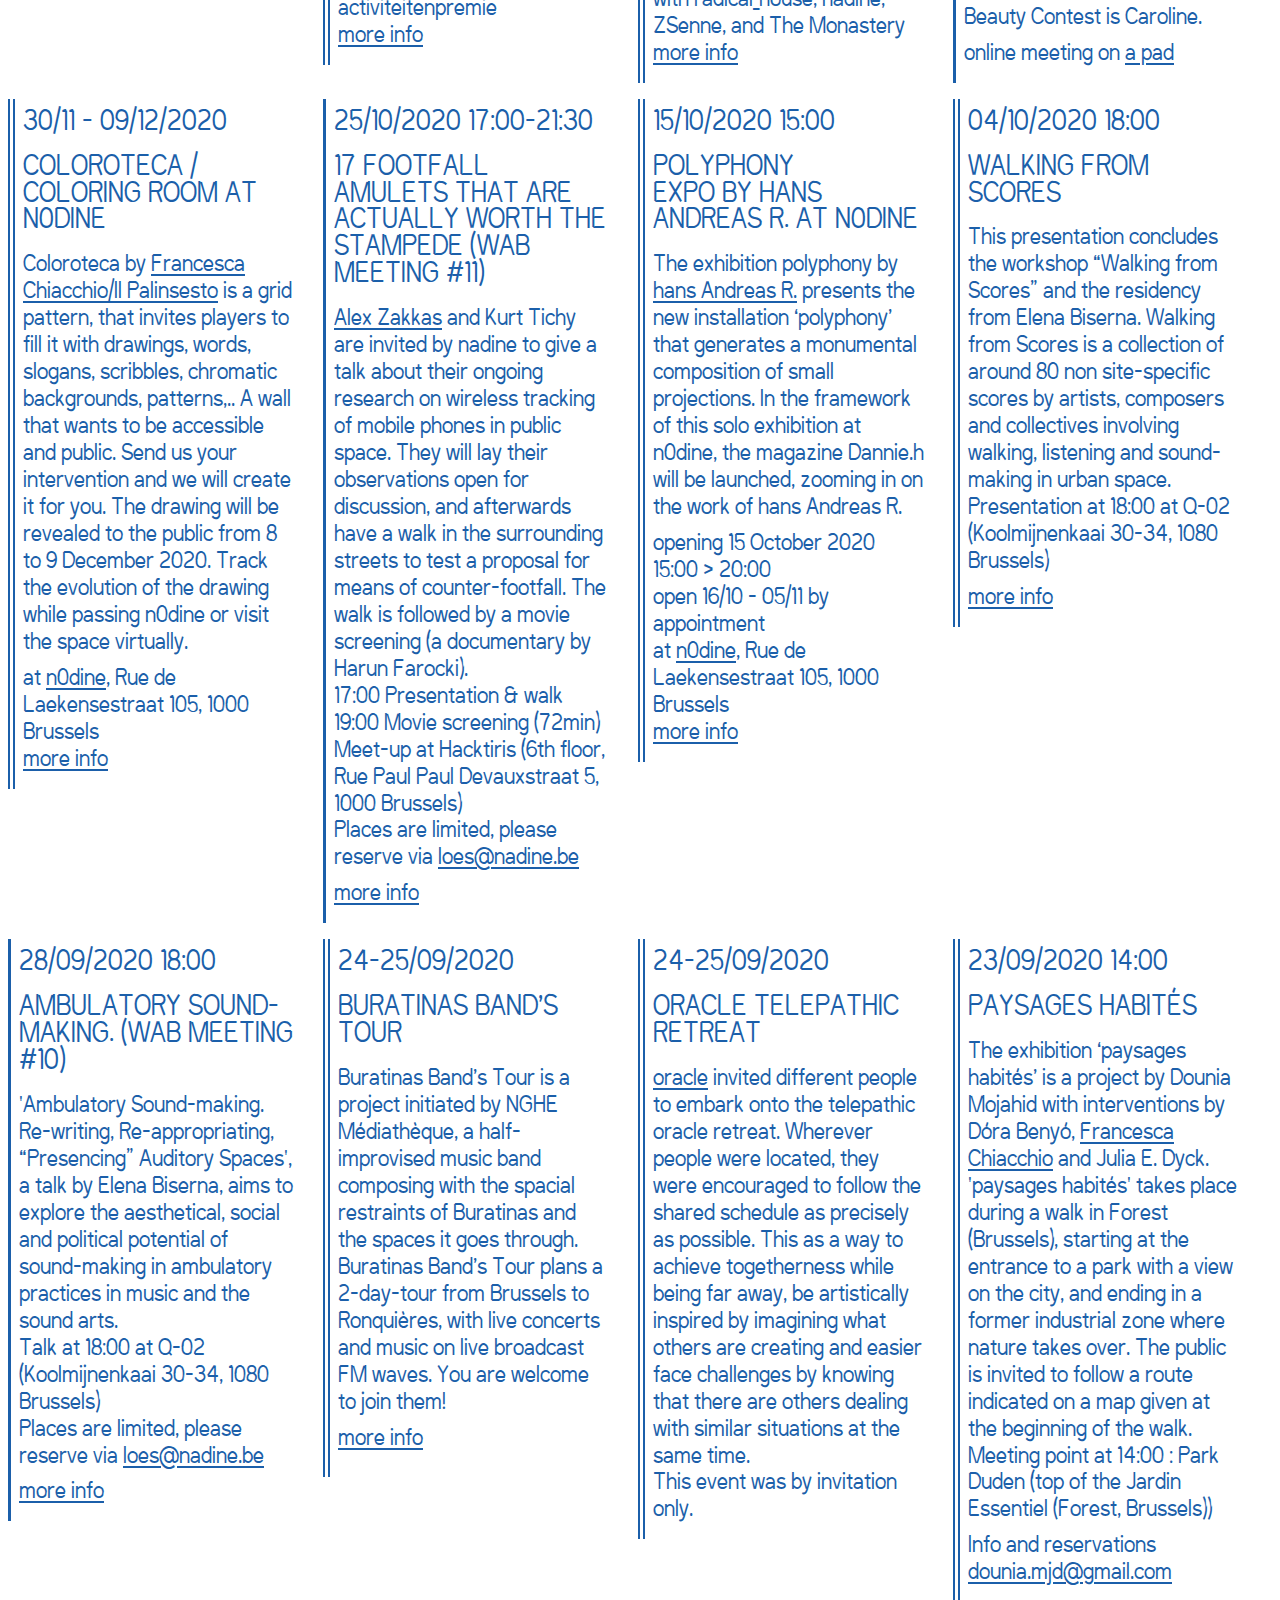
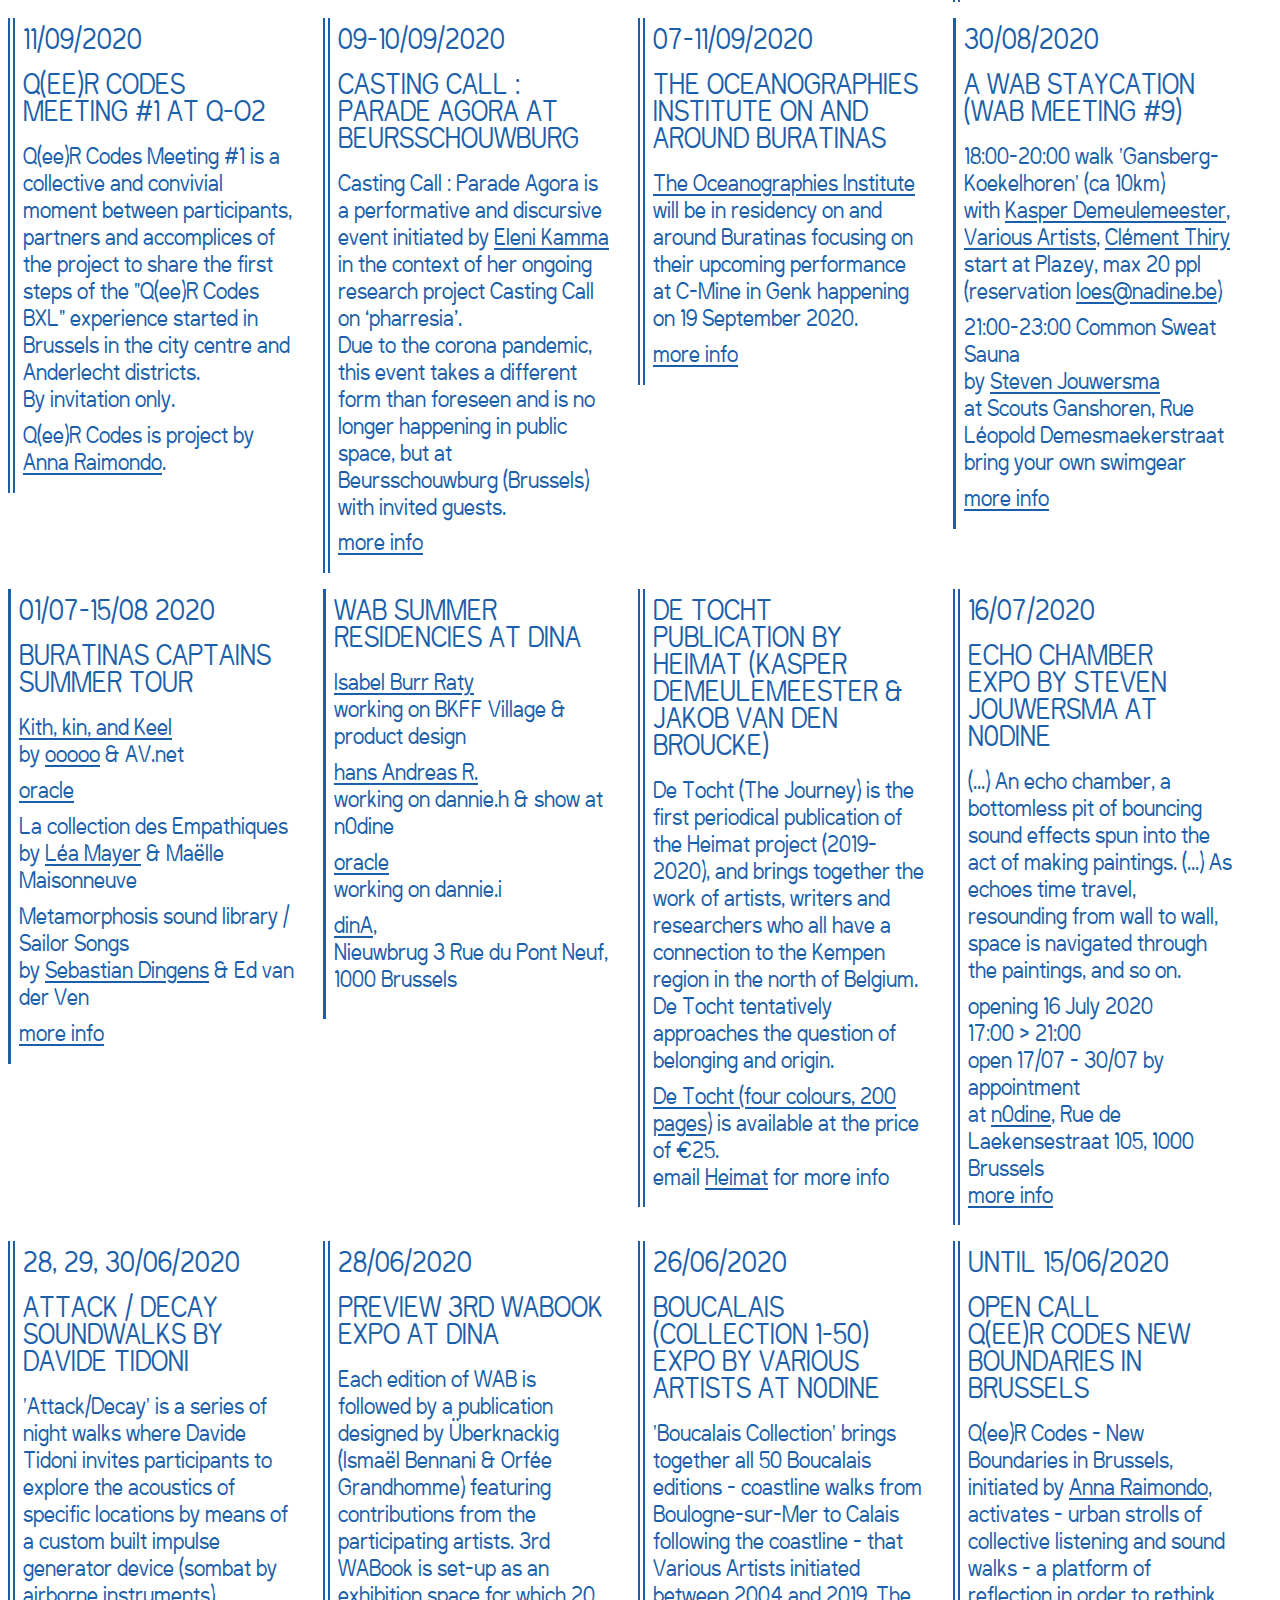
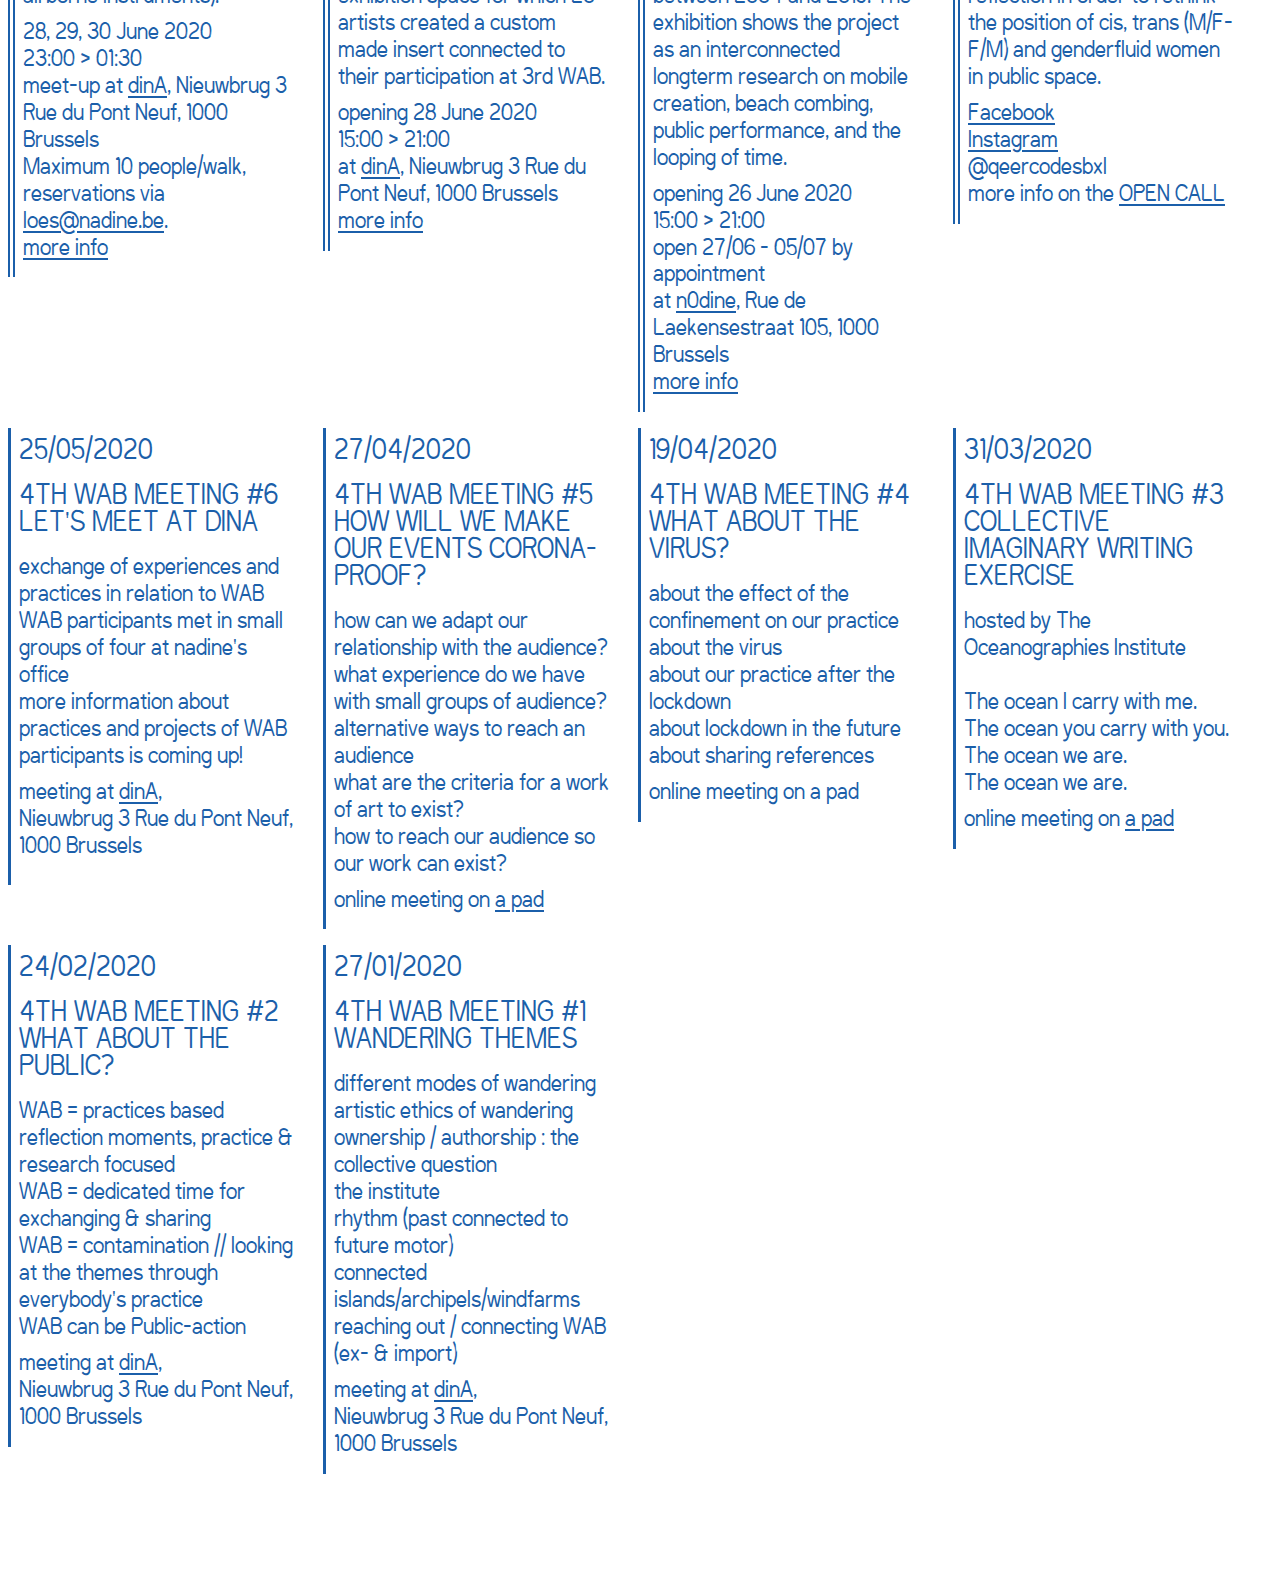
==== commit ffd9d767: "update calendar" ====
--- a/html/calendar.html
+++ b/html/calendar.html
@@ -40,6 +40,17 @@
 
 
            
+            <div id="id-12-06-2021" class="text agenda-item event-extra">
+                <a href="#id-12-06-2021" class="anchor">
+                    <h2>12/06/2021 14:00 - 18:00</h2>
+                    <h2>Launch 3rd WABook<br> at Open Library dinA</h2>
+                </a>
+                <p> In 2020 a lot of books that were produced did not make it to a public yet. The office of nadine – dinA – will be open for 10 days where you can explore a selection of new publications related to the Wandering Arts Biennial.
+                The Open Library opens on Saturday 12 June at 14:00 with the launch of 3rd WABook. 
+                </p>
+                <p><a href= "hhttps://index.nadine.be/open-library/" target="_blank">more info</a></p>
+            </div> 
+            
             <div id="id-03-06-2021" class="text agenda-item event-extra">
                 <a href="#id-03-06-2021" class="anchor">
                     <h2>03-10/06/2021</h2>
@@ -47,7 +58,7 @@
                 </a>
                 <p> From 3 to 5 June the boat Buratinas hosts <a href= "https://index.nadine.be/floating-radio-walk-show/" target="_blank">FLOATING RADIO WALK SHOW</a> by NGHE Médiathèque, a sailing music player from Comte de Flandre to Oisequerq (Tubize).
                 In Tubize Buratinas takes part in the project <a href= "http://boottenace.be/agenda/ceci-nest-pas-la-croisette/" target="_blank">Ceci n'est pas la Croisette by Boot Tenace</a> where on 6 June Le Château (by Léa Mayer & Maëlle Maisonneuve) presents the exhibition <a href= "https://index.nadine.be/superficie-dun-fort-longtemps/" target="_blank">Superficie d’un fort longtemps by Mahé Ripoll</a>.
-                The 10th of June <a href= "https://index.nadine.be/latin-flowers-promenade-mantra-pop/" target="_blank">Latin Flowers Mantra Pop</a> will be performed on Buratinas by Francesca Chiacchio & mott flyf.
+                The 10th of June <a href= "https://index.nadine.be/latin-flowers-promenade-mantra-pop/" target="_blank">Latin Flowers Promenade Mantra Pop</a> will be performed on Buratinas by Francesca Chiacchio & mott flyf.
                 </p>
             </div> 
 
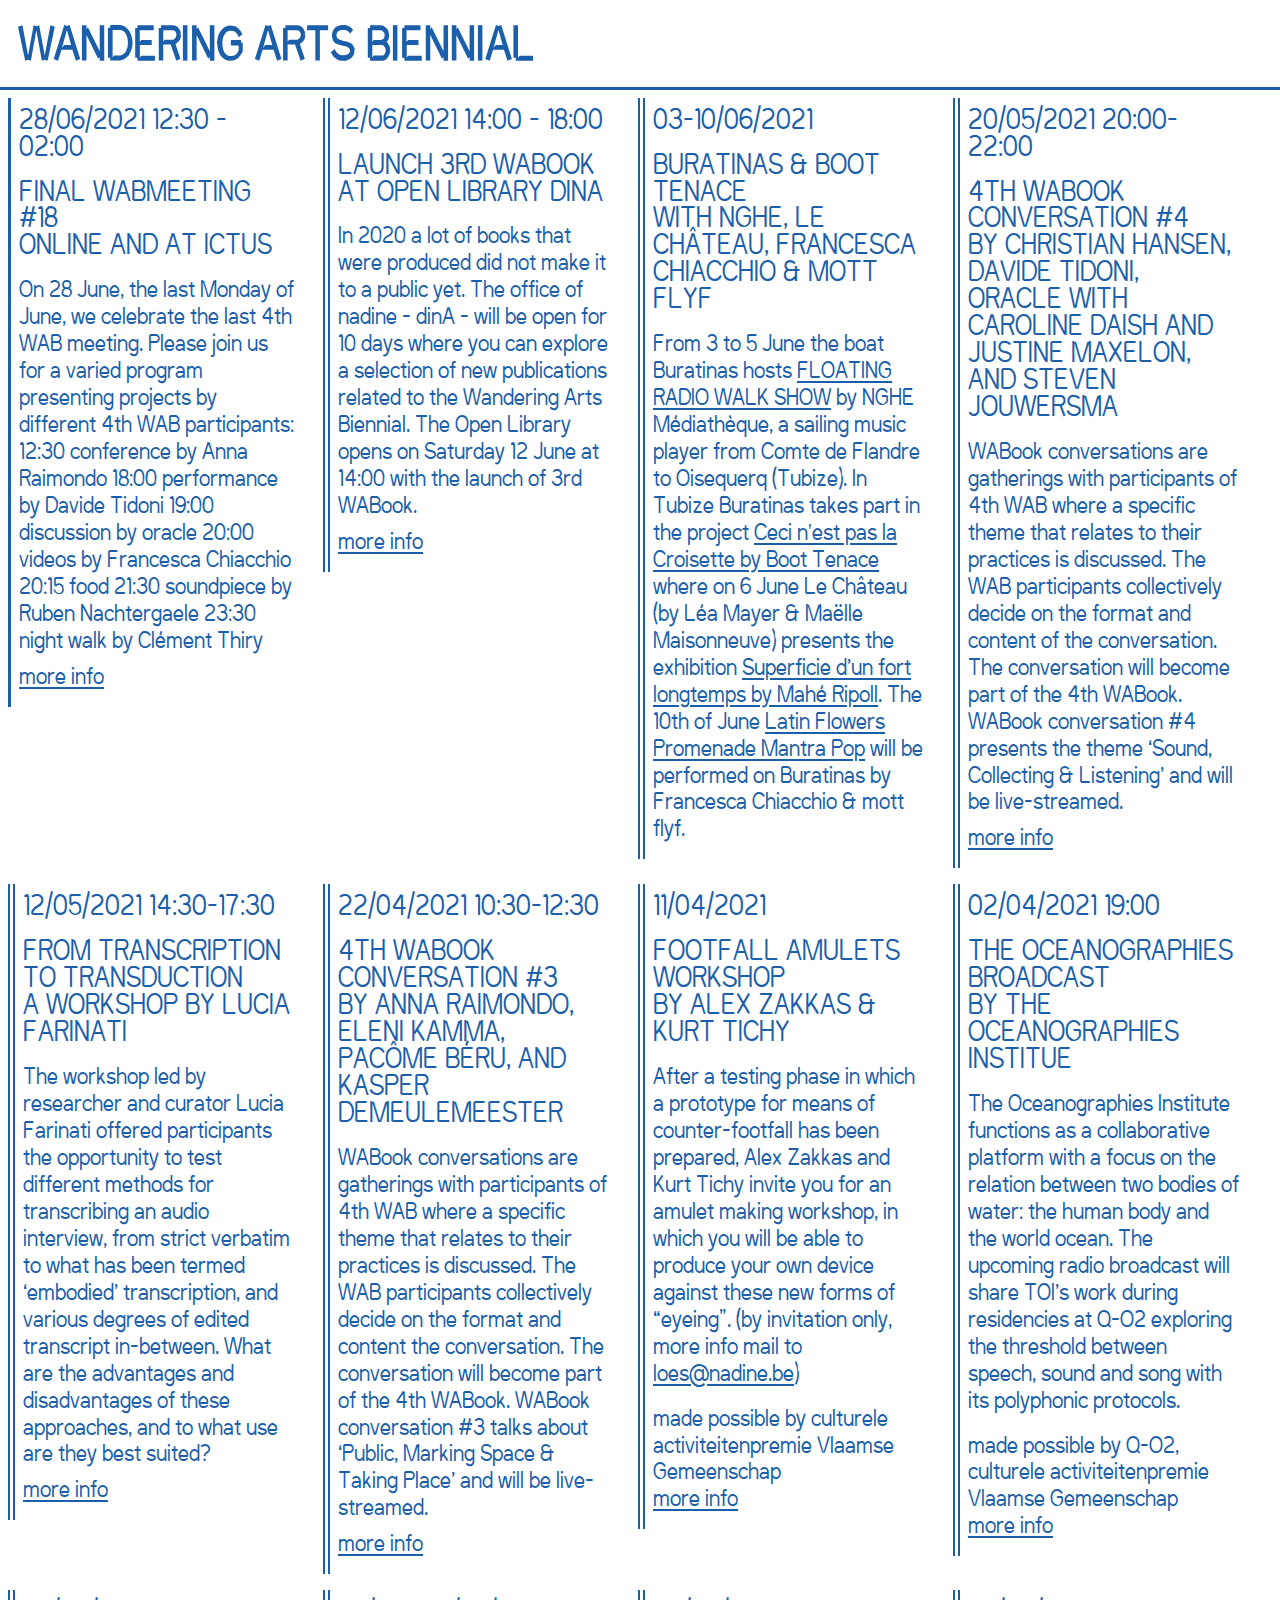
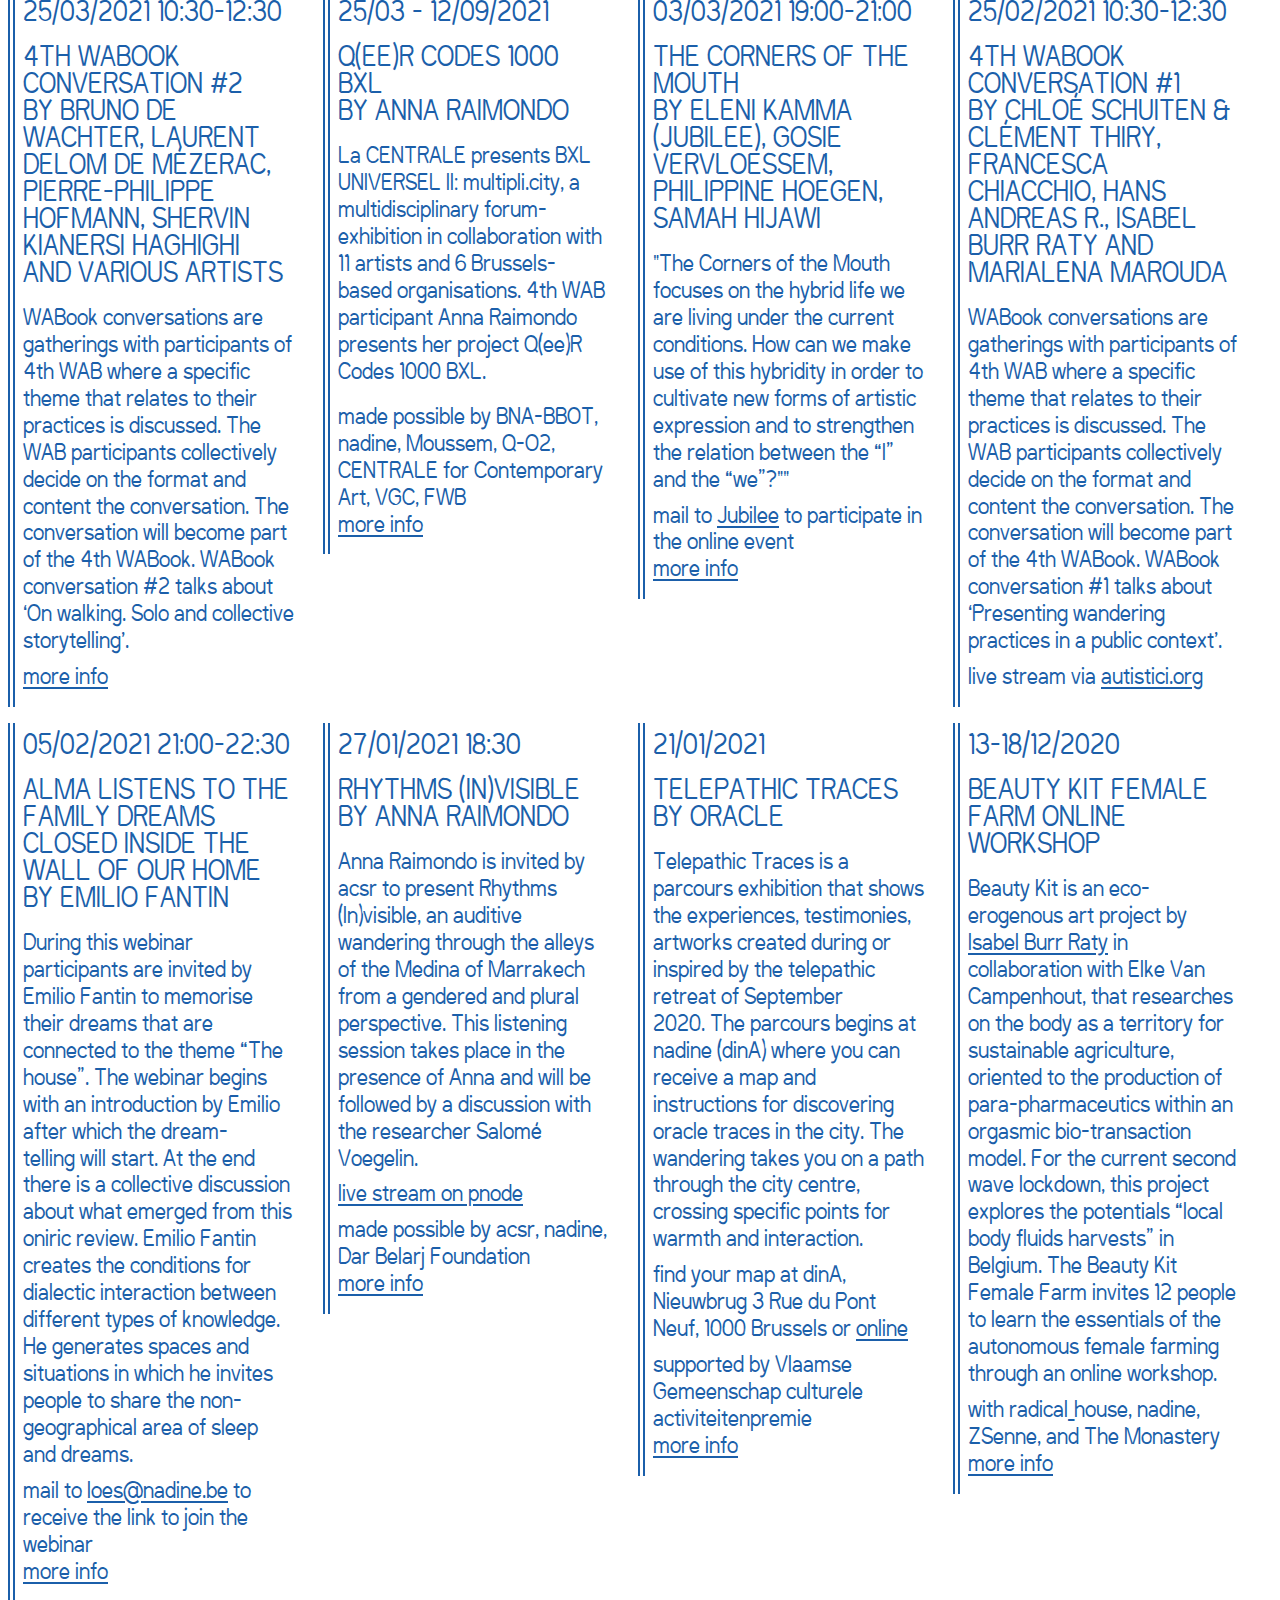
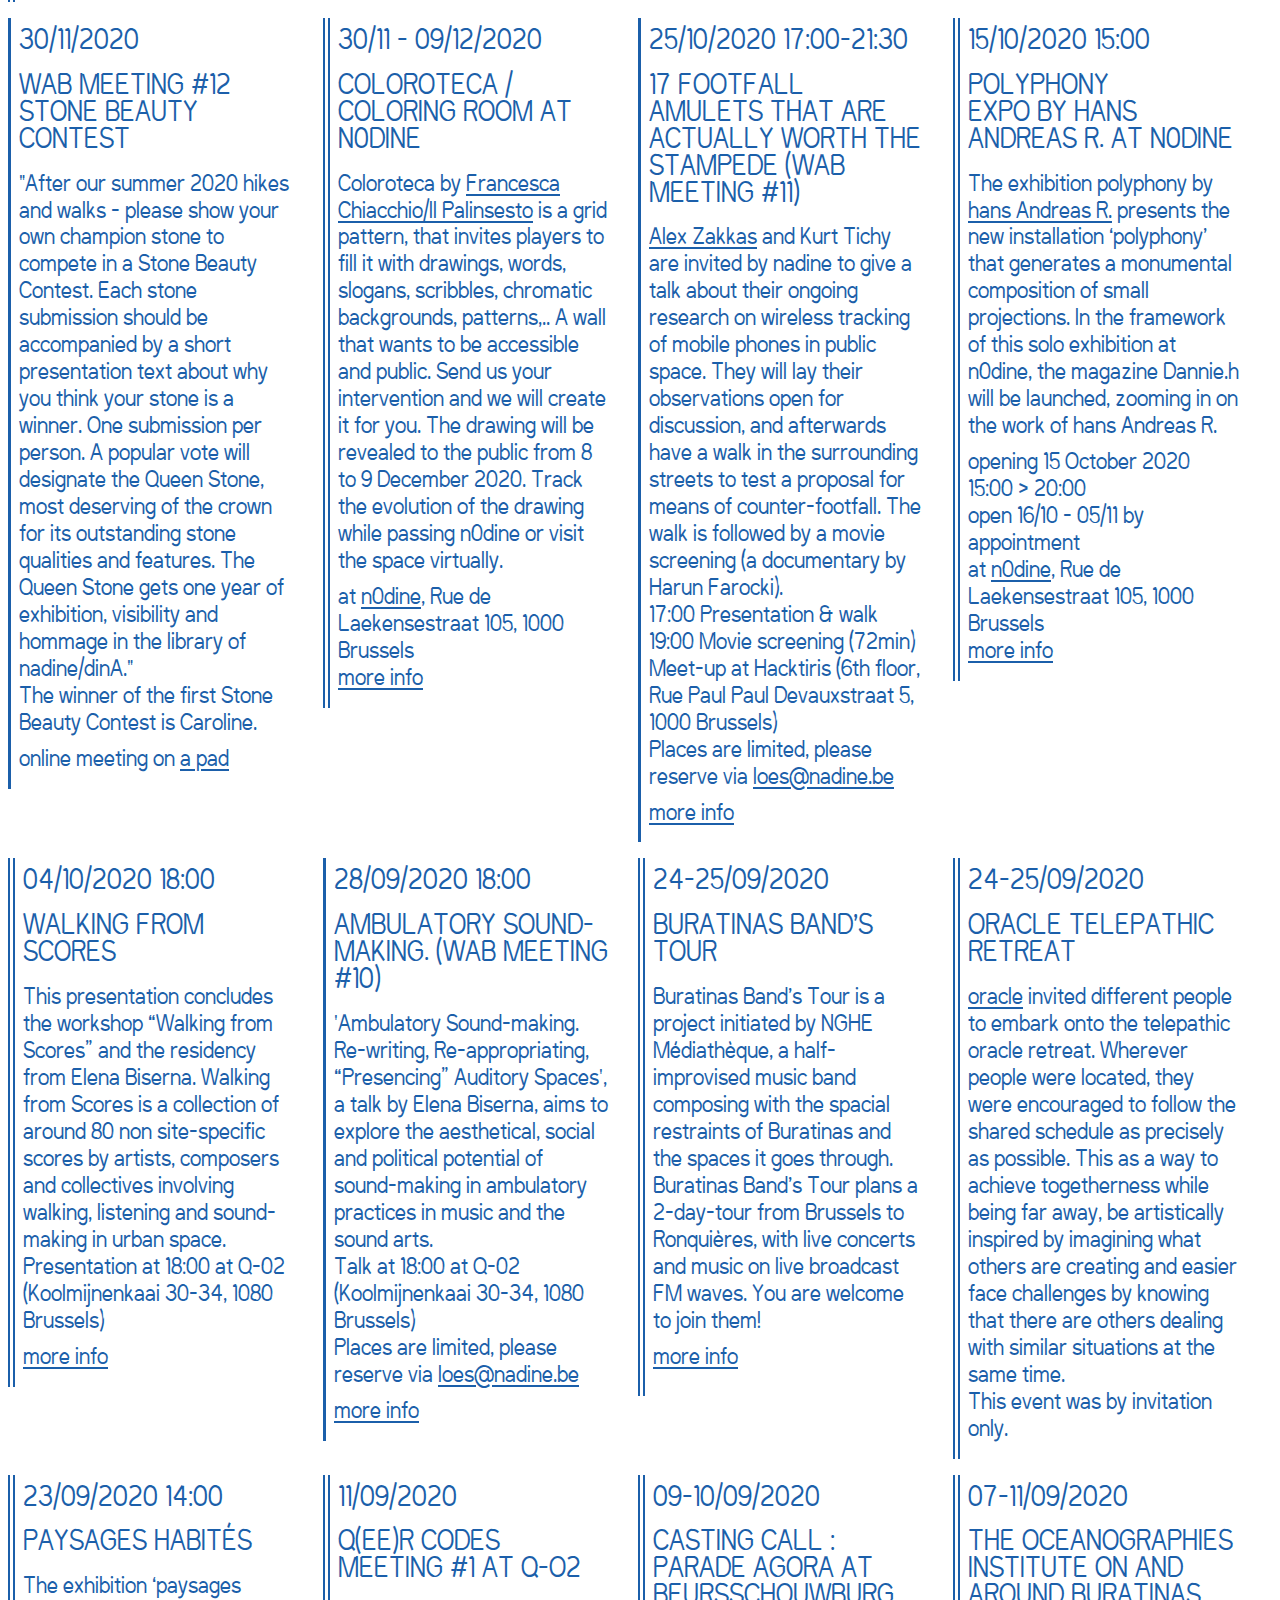
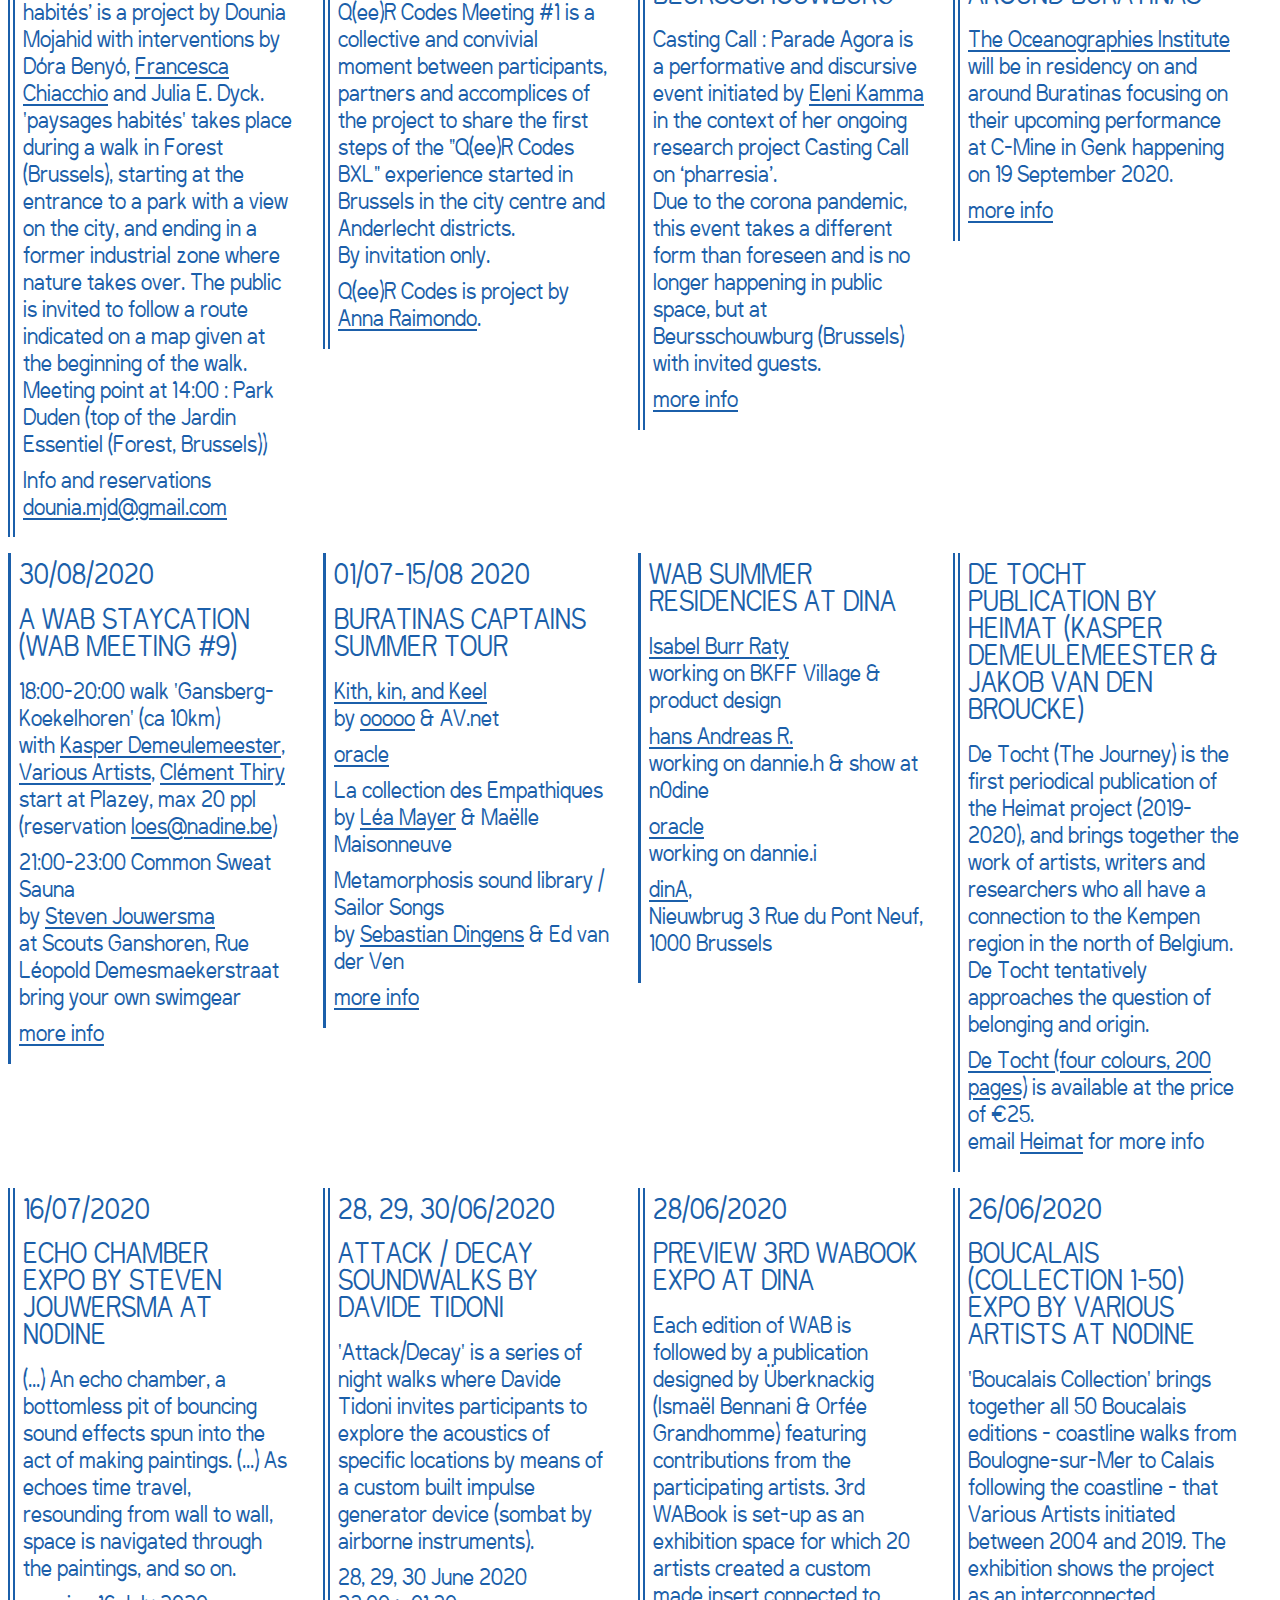
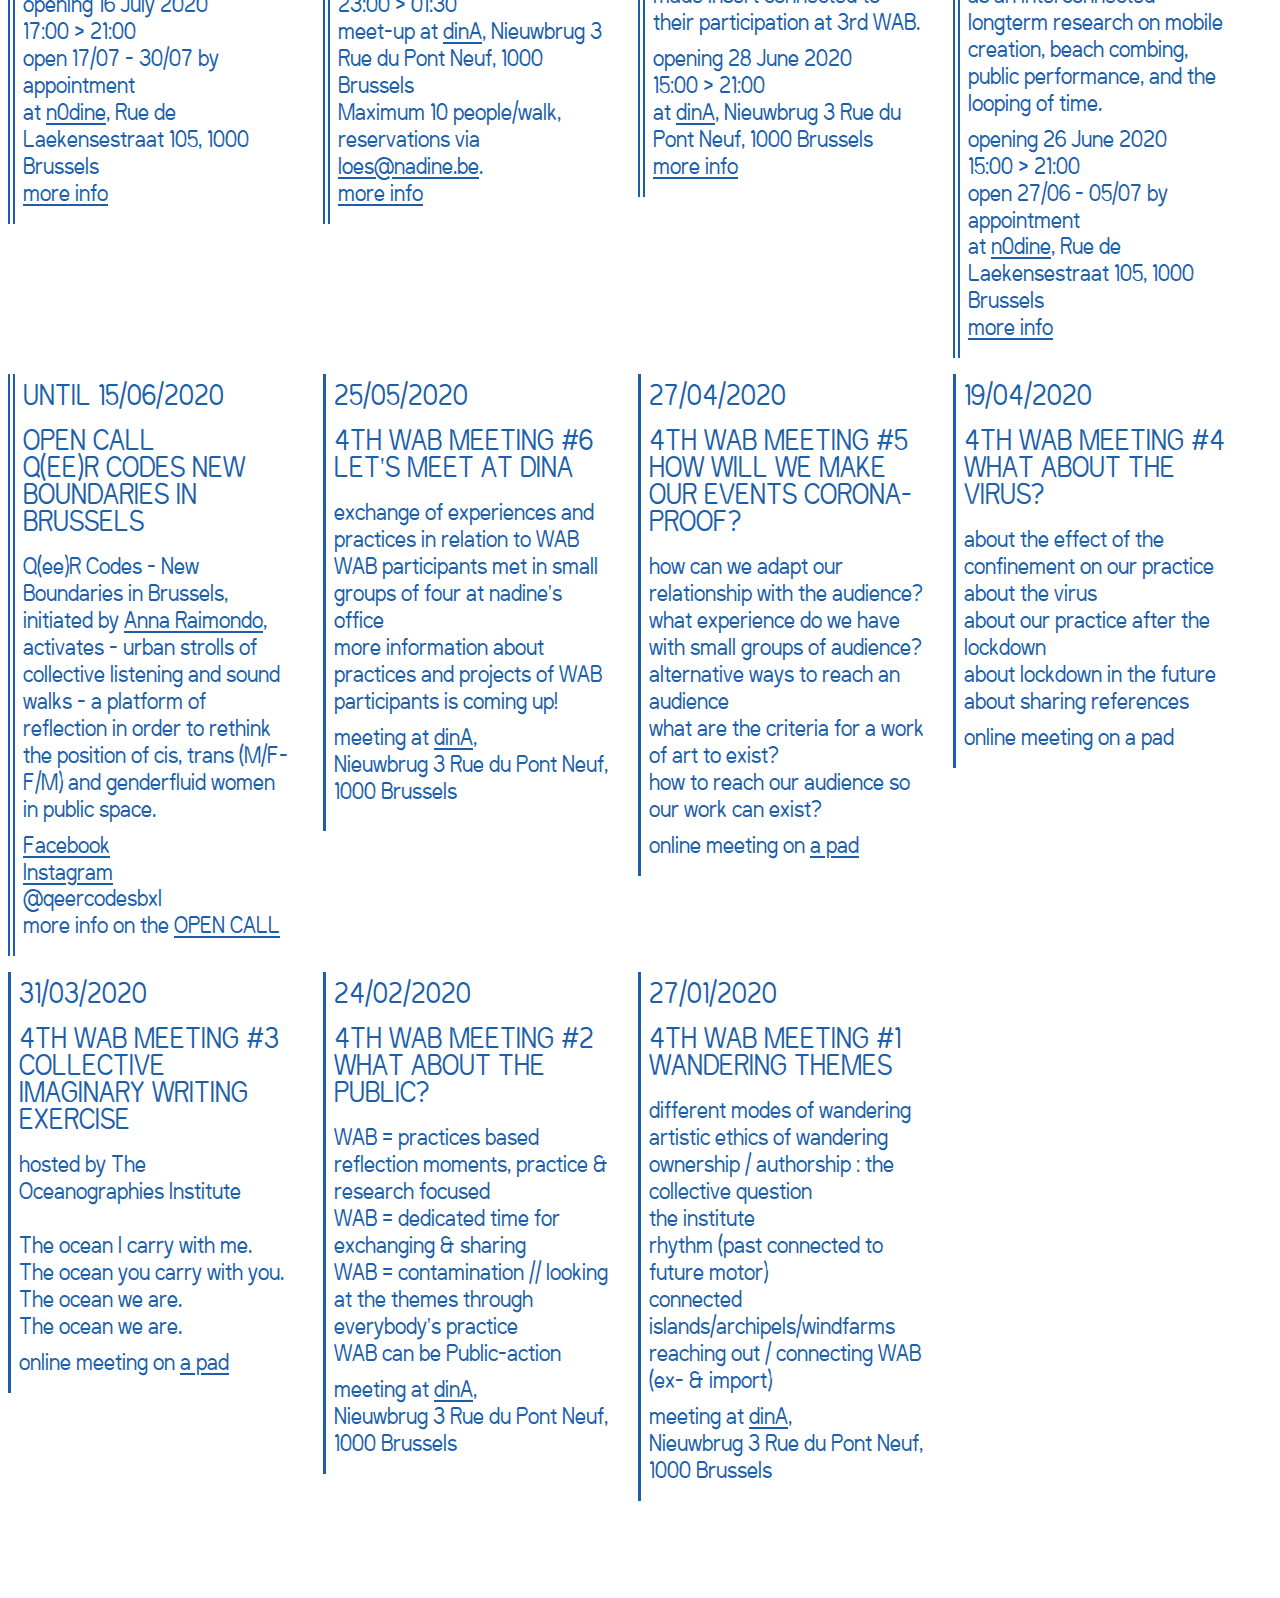
==== commit 1572efa7: "update calendar" ====
--- a/html/calendar.html
+++ b/html/calendar.html
@@ -40,6 +40,24 @@
 
 
            
+            <div id="id-28-06-2021" class="text agenda-item event-core">
+                <a href="#id-28-06-2021" class="anchor">
+                    <h2>28/06/2021 12:30 - 02:00</h2>
+                    <h2>final WABmeeting #18<br> online and at Ictus</h2>
+                </a>
+                <p> On 28 June, the last Monday of June, we celebrate the last 4th WAB meeting.
+                    Please join us for a varied program presenting projects by different 4th WAB participants:
+                    12:30 conference by Anna Raimondo
+                    18:00 performance by Davide Tidoni
+                    19:00 discussion by oracle
+                    20:00 videos by Francesca Chiacchio
+                    20:15 food
+                    21:30 soundpiece by Ruben Nachtergaele
+                    23:30 night walk by Clément Thiry
+                </p>
+                <p><a href= "https://index.nadine.be/4th-wab-meeting-18/" target="_blank">more info</a></p>
+            </div> 
+            
             <div id="id-12-06-2021" class="text agenda-item event-extra">
                 <a href="#id-12-06-2021" class="anchor">
                     <h2>12/06/2021 14:00 - 18:00</h2>
@@ -48,7 +66,7 @@
                 <p> In 2020 a lot of books that were produced did not make it to a public yet. The office of nadine – dinA – will be open for 10 days where you can explore a selection of new publications related to the Wandering Arts Biennial.
                 The Open Library opens on Saturday 12 June at 14:00 with the launch of 3rd WABook. 
                 </p>
-                <p><a href= "hhttps://index.nadine.be/open-library/" target="_blank">more info</a></p>
+                <p><a href= "https://index.nadine.be/open-library/" target="_blank">more info</a></p>
             </div> 
             
             <div id="id-03-06-2021" class="text agenda-item event-extra">
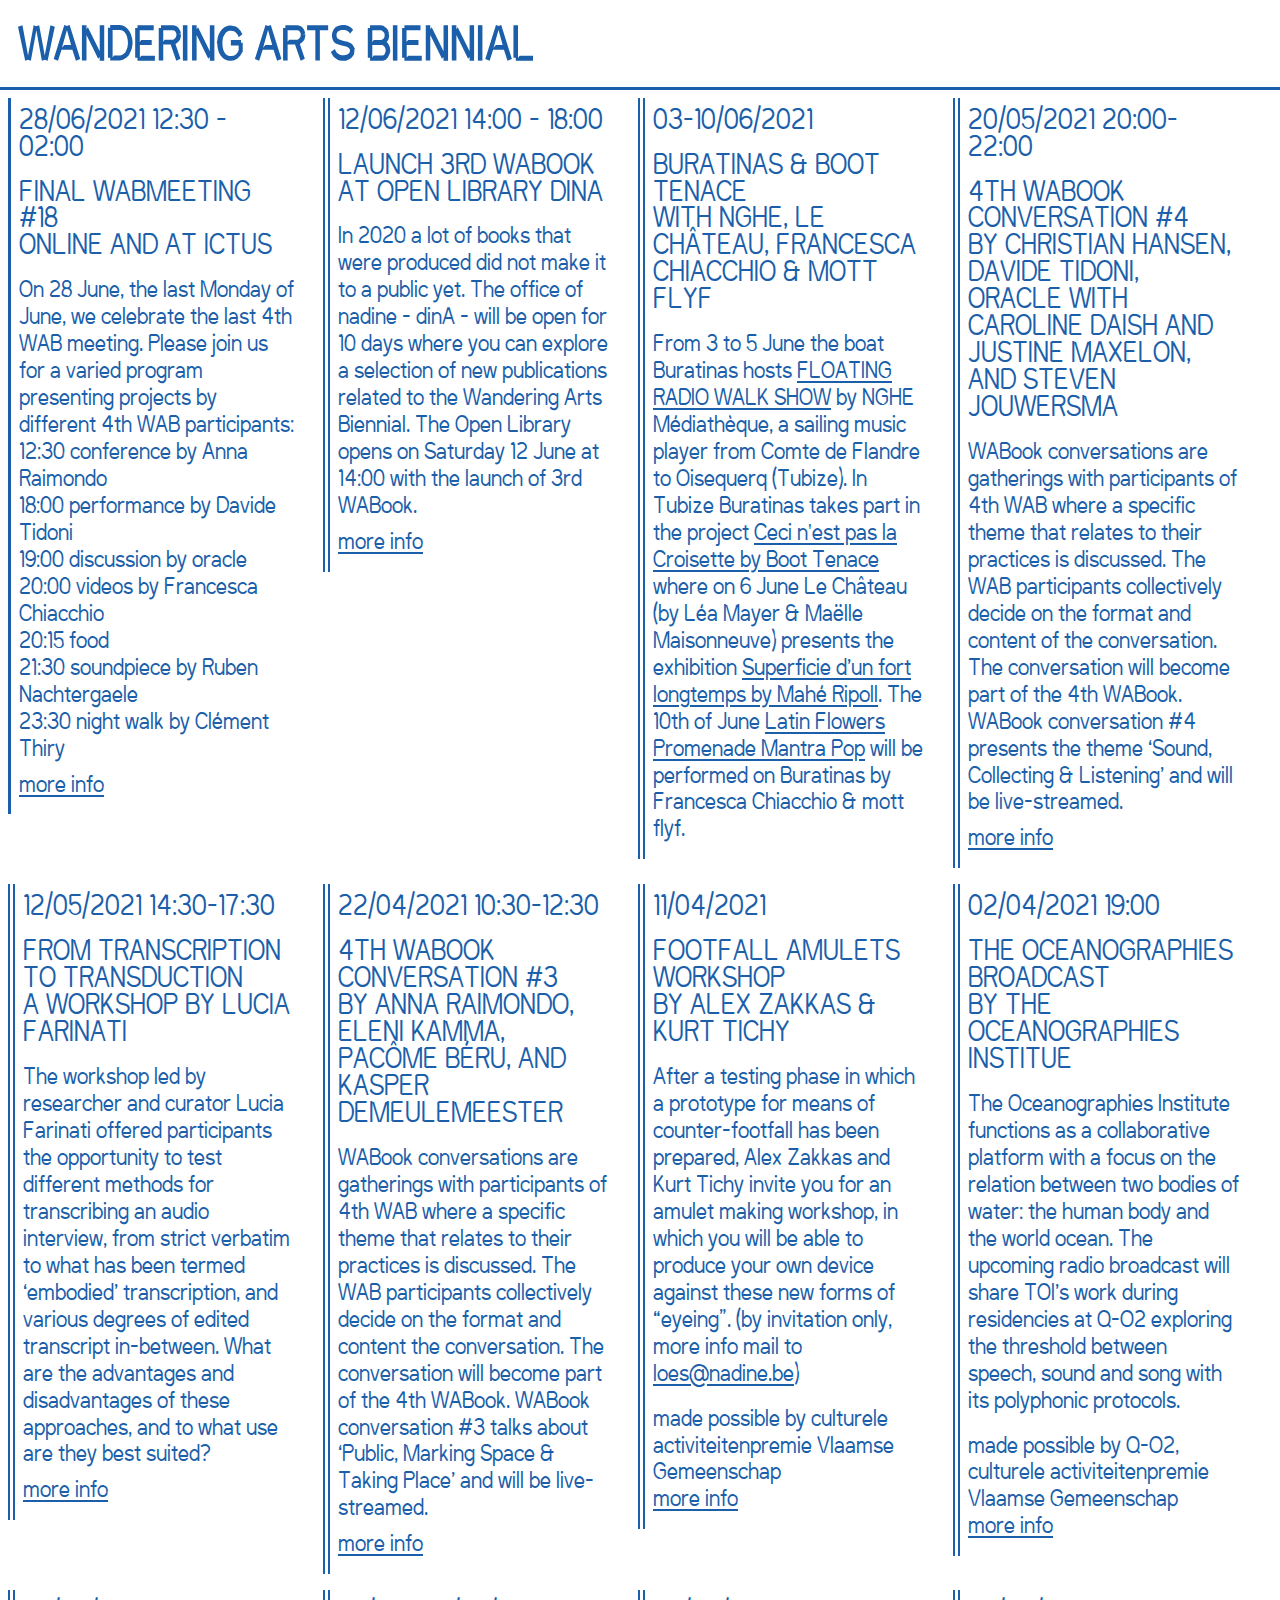
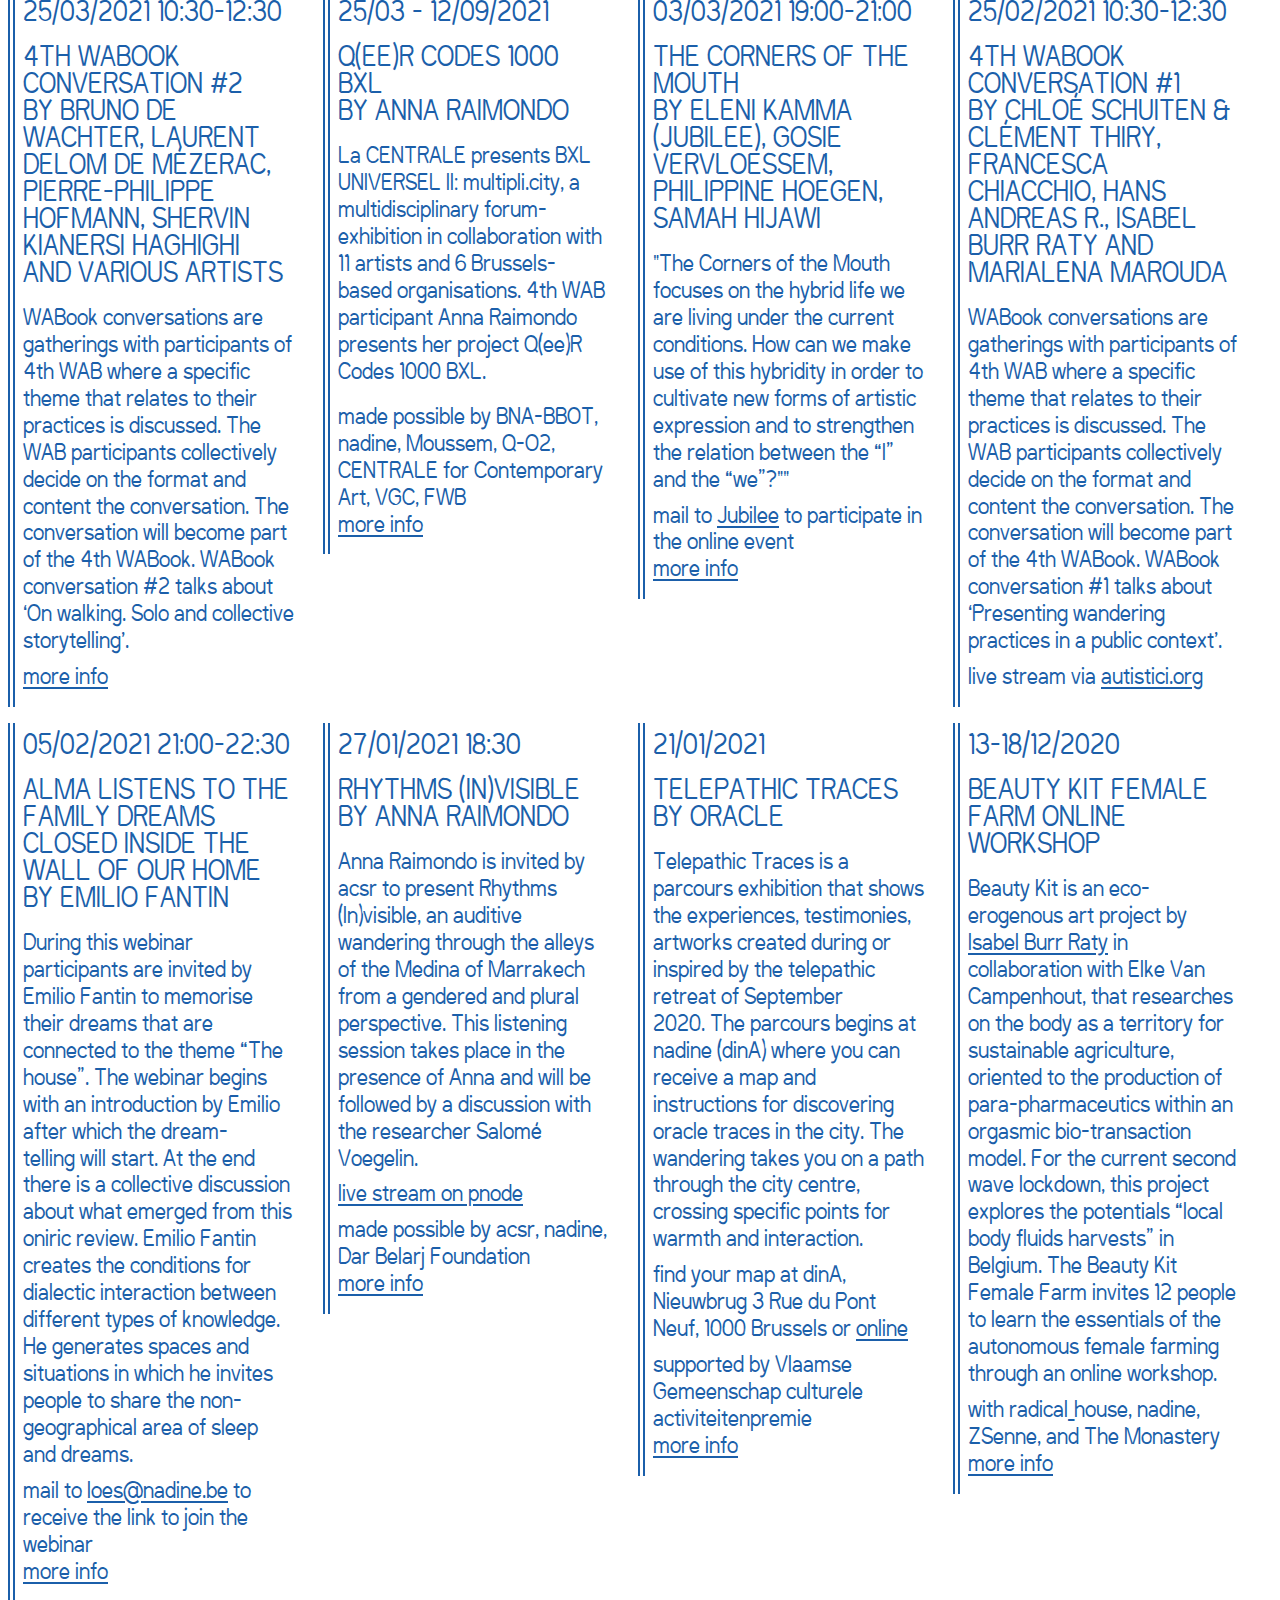
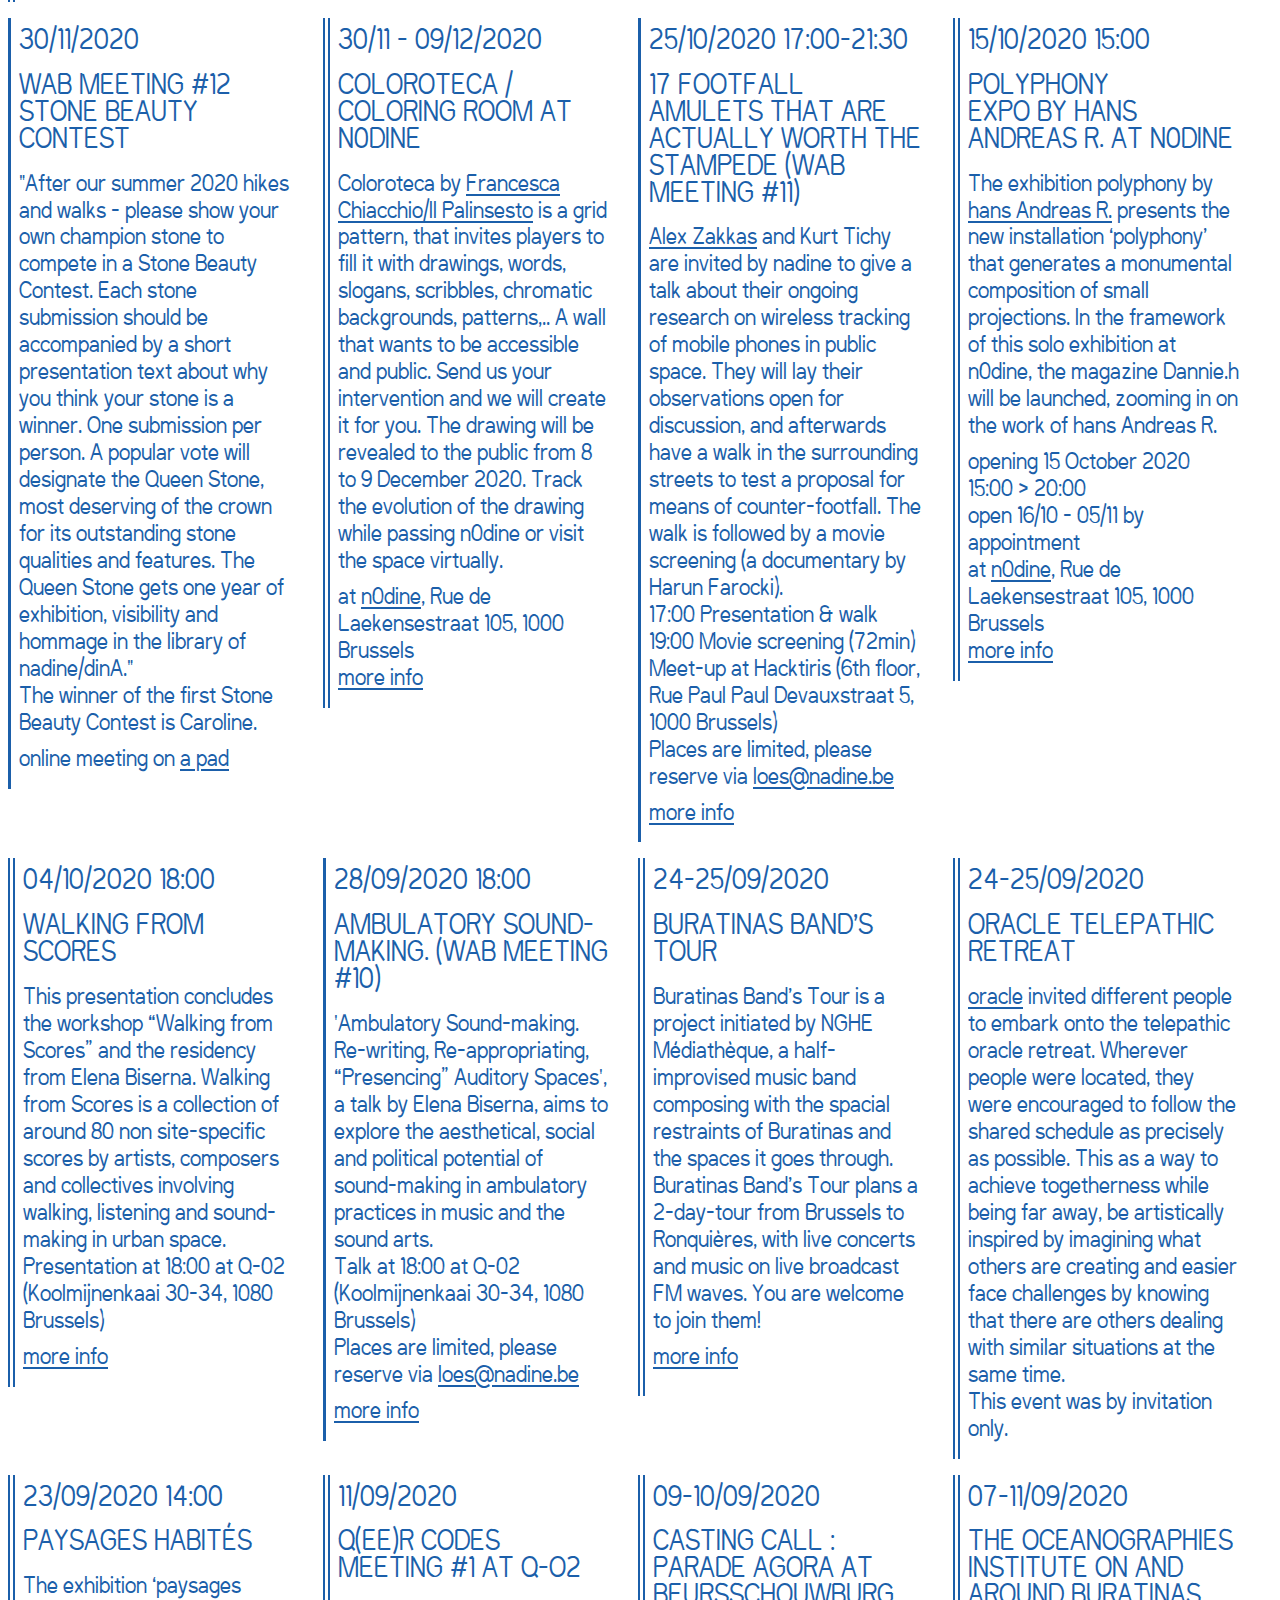
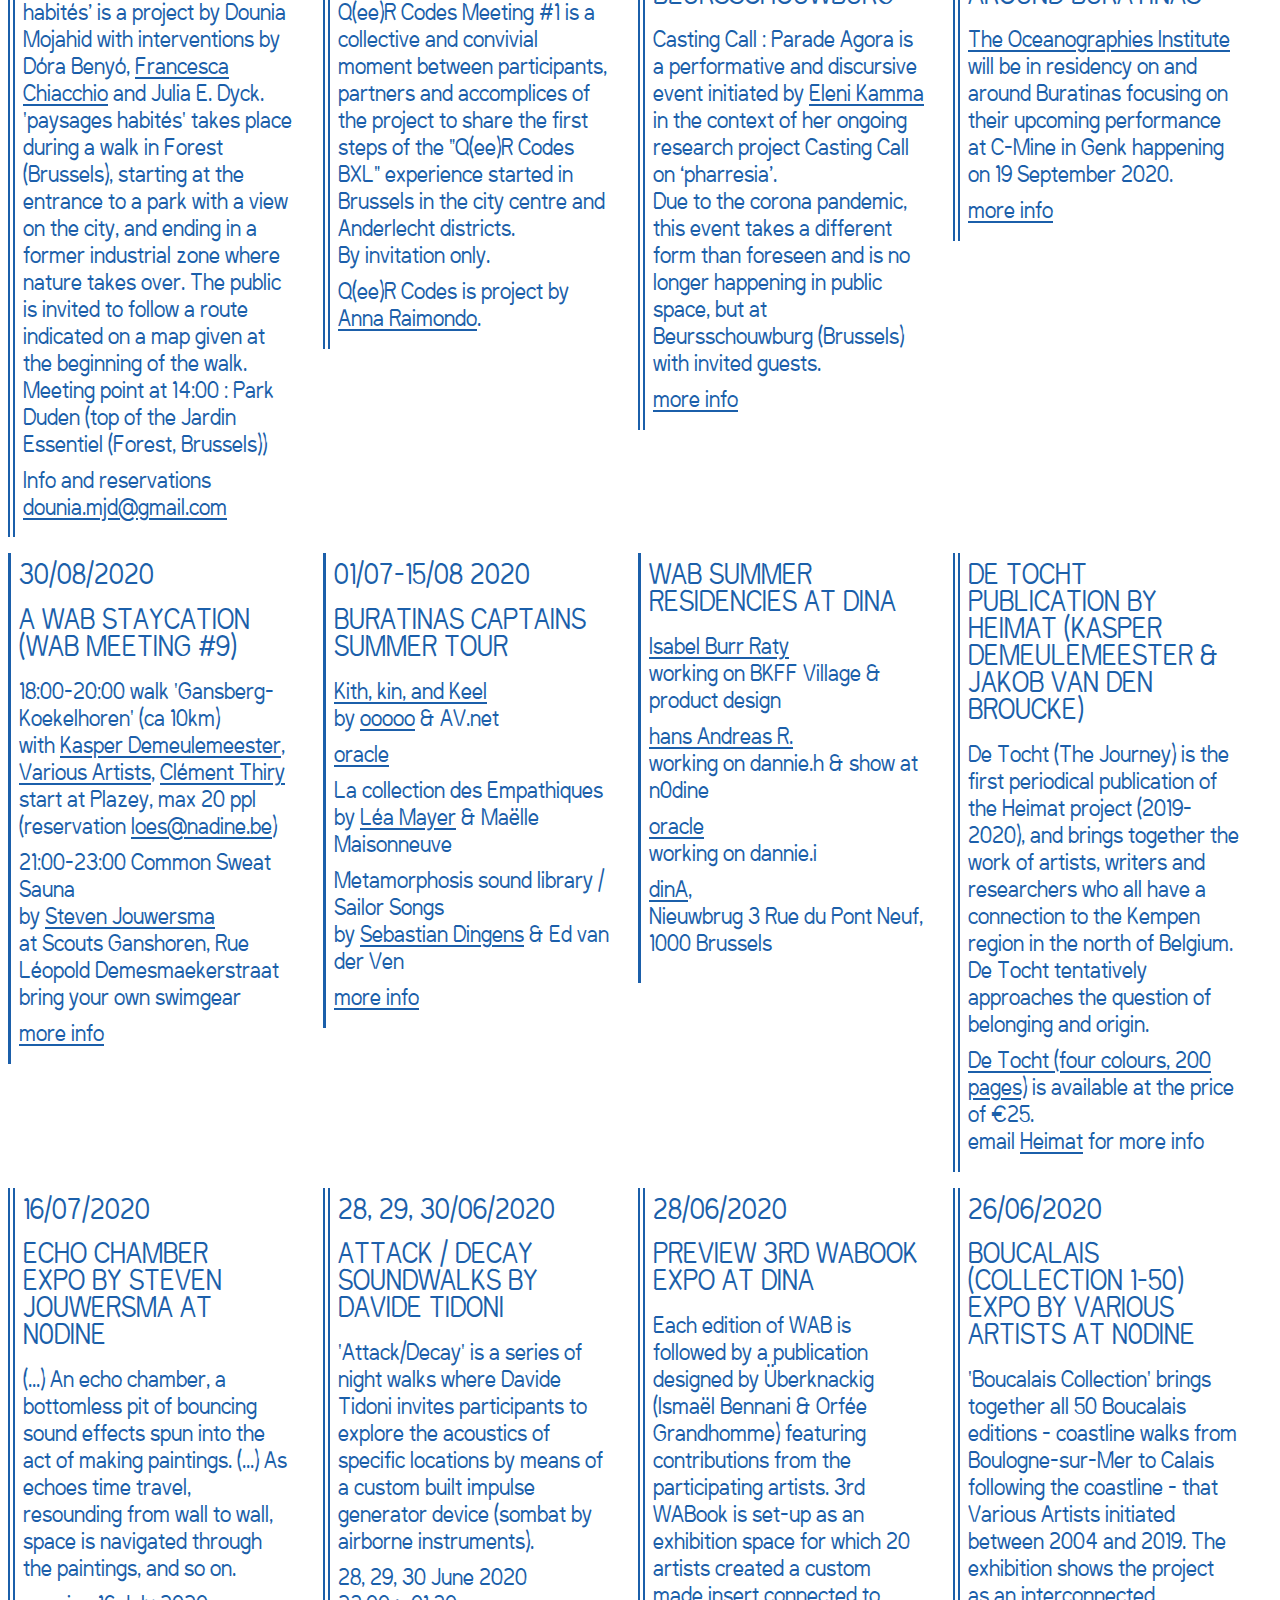
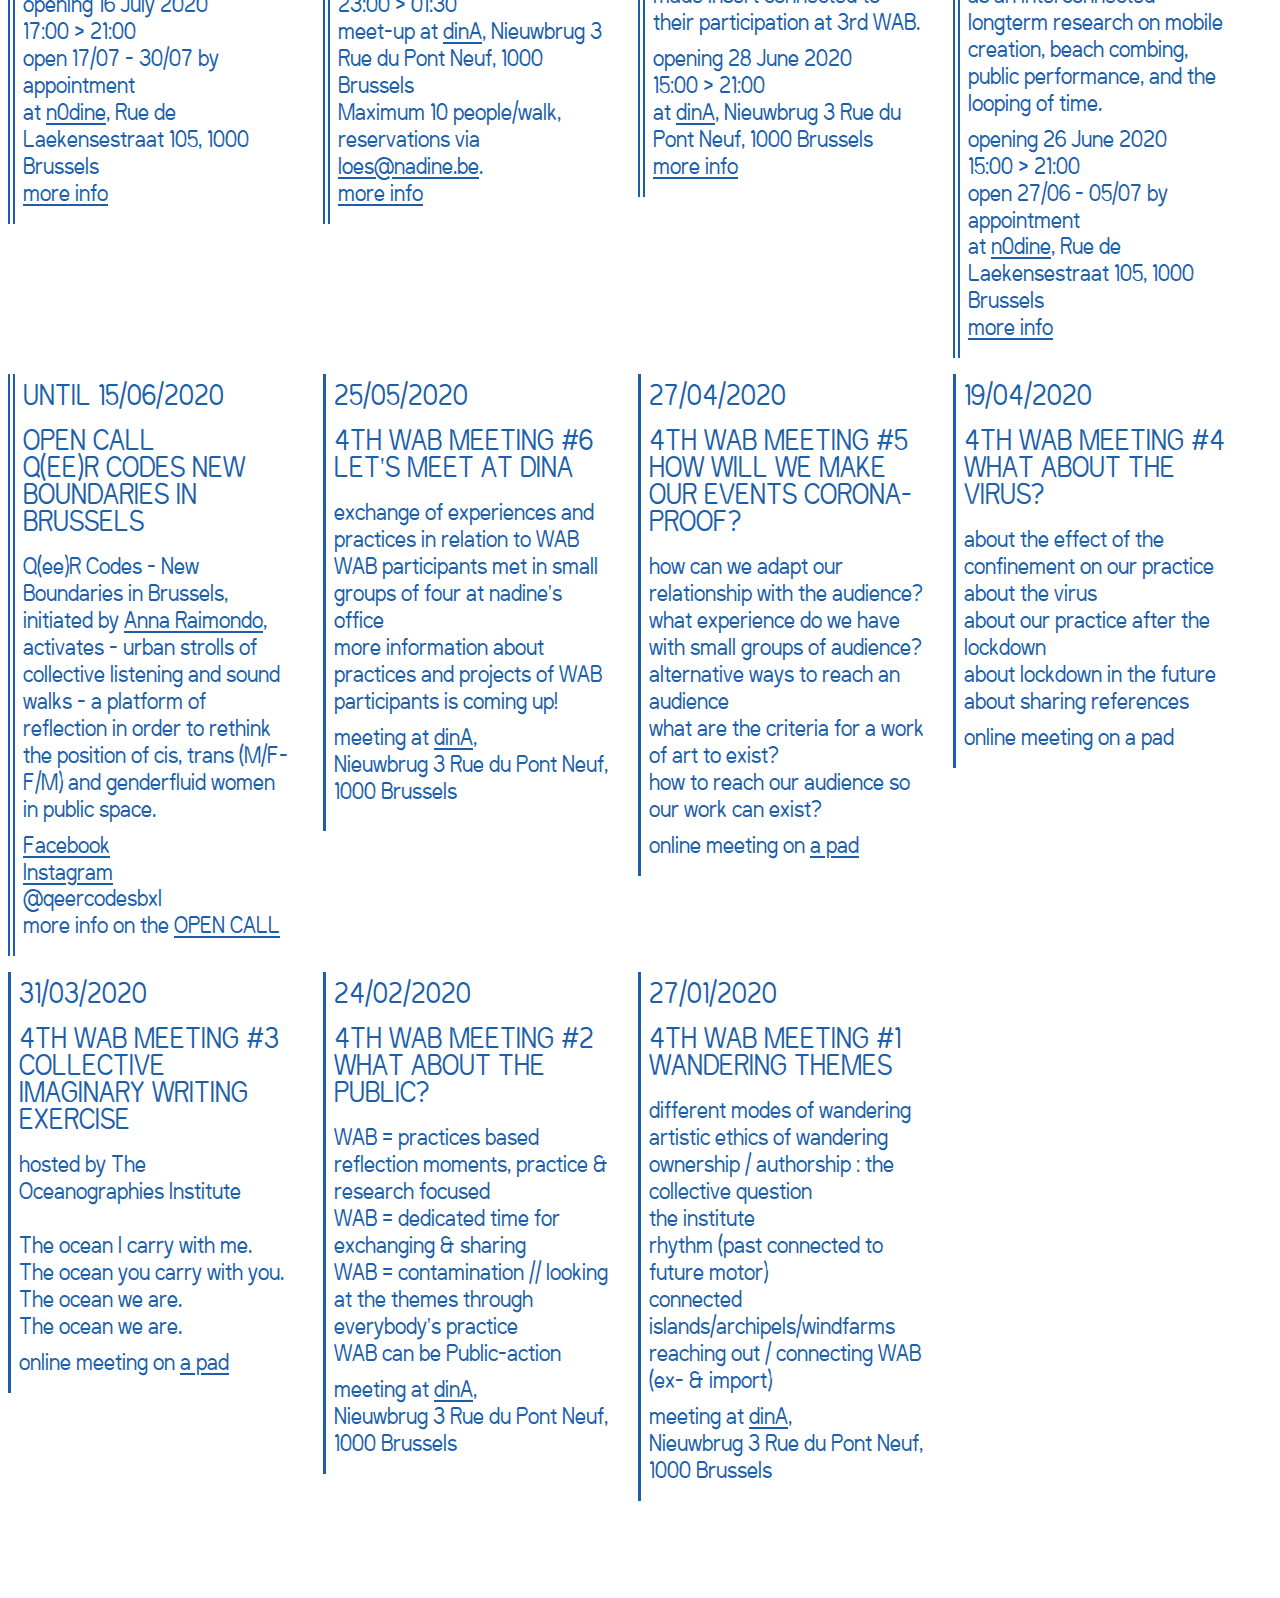
==== commit 6b264957: "update errors calendar" ====
--- a/html/calendar.html
+++ b/html/calendar.html
@@ -47,12 +47,12 @@
                 </a>
                 <p> On 28 June, the last Monday of June, we celebrate the last 4th WAB meeting.
                     Please join us for a varied program presenting projects by different 4th WAB participants:
-                    12:30 conference by Anna Raimondo
-                    18:00 performance by Davide Tidoni
-                    19:00 discussion by oracle
-                    20:00 videos by Francesca Chiacchio
-                    20:15 food
-                    21:30 soundpiece by Ruben Nachtergaele
+                    12:30 conference by Anna Raimondo <br>
+                    18:00 performance by Davide Tidoni <br>
+                    19:00 discussion by oracle <br>
+                    20:00 videos by Francesca Chiacchio <br>
+                    20:15 food <br>
+                    21:30 soundpiece by Ruben Nachtergaele <br>
                     23:30 night walk by Clément Thiry
                 </p>
                 <p><a href= "https://index.nadine.be/4th-wab-meeting-18/" target="_blank">more info</a></p>
